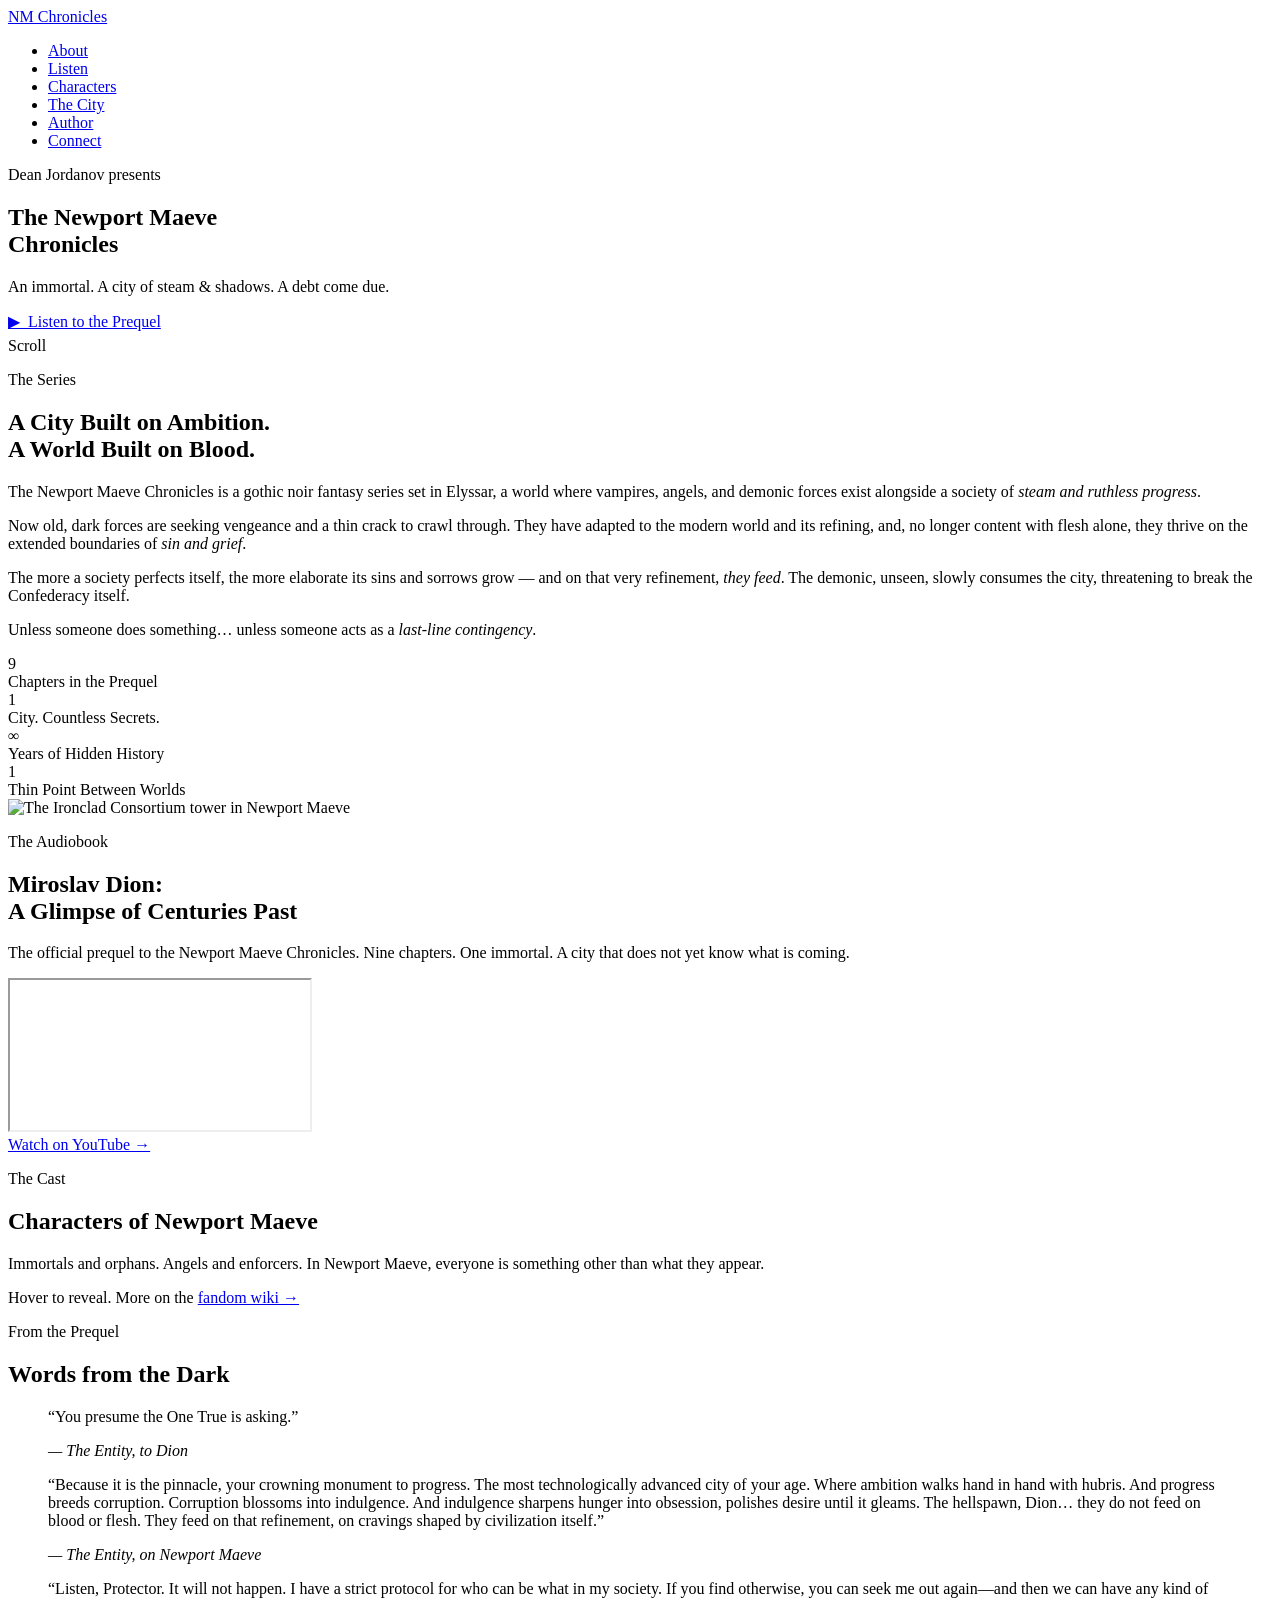
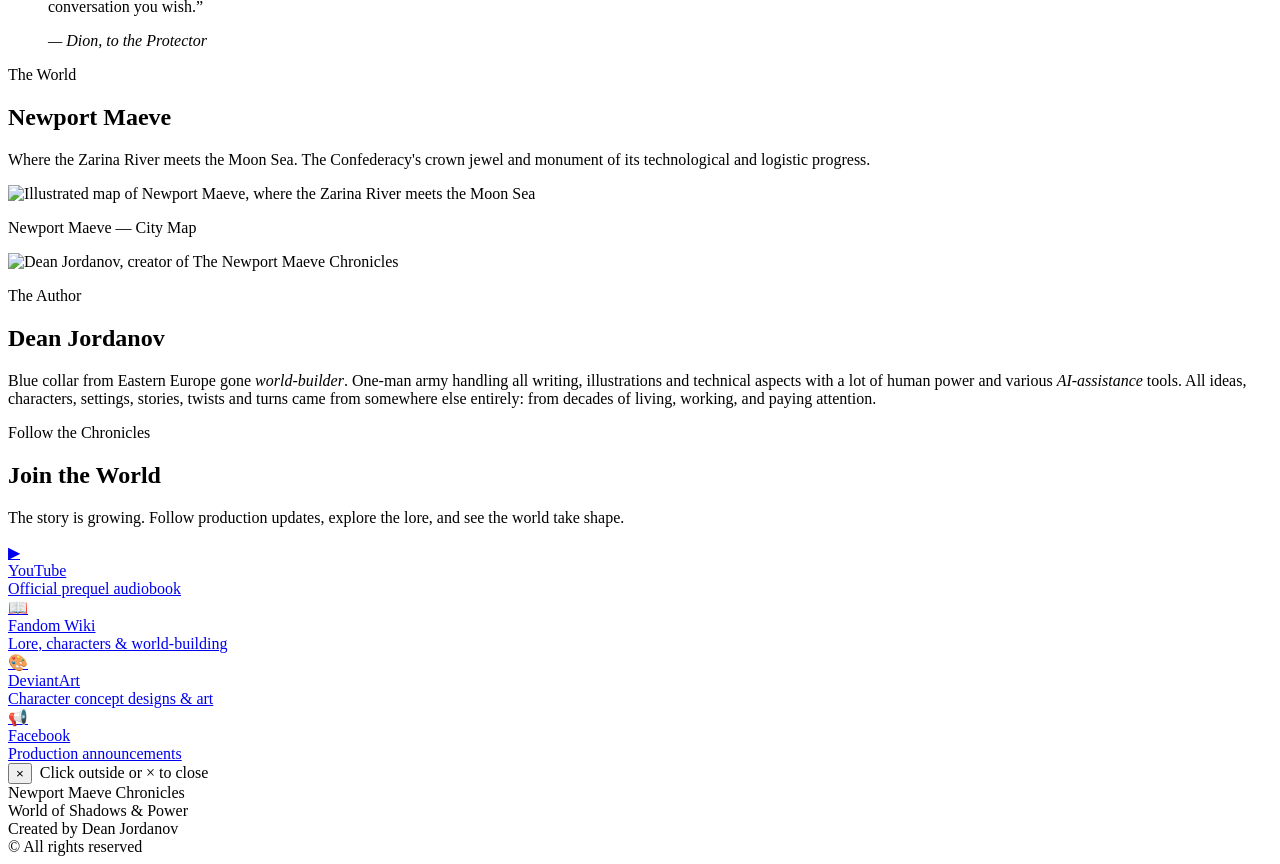
==== index.html @ 938c82b4 "Add files via upload" ====
<!DOCTYPE html>
<html lang="en">
<head>
<meta charset="UTF-8">
<meta name="viewport" content="width=device-width, initial-scale=1.0">
<meta name="robots" content="index, follow">
<meta name="referrer" content="strict-origin-when-cross-origin">
<meta name="author" content="Dean Jordanov">
<meta name="description" content="A gothic noir fantasy by Dean Jordanov. In Newport Maeve, a city of brass and steam, a thousand-year-old vampire is handed an assignment he cannot refuse. The prequel audiobook is free on YouTube.">
<meta name="keywords" content="Newport Maeve Chronicles, Newport Maeve, dark fantasy series, gothic fantasy, vampire fiction, audiobook, Dean Jordanov, Miroslav Dion, BloodBlessed, dark fantasy audiobook">
<link rel="canonical" href="https://newportmaeve.com/">
<meta property="og:type" content="website">
<meta property="og:site_name" content="The Newport Maeve Chronicles">
<meta property="og:title" content="The Newport Maeve Chronicles | An immortal. A city of steam &amp; shadows. A debt come due.">
<meta property="og:description" content="A gothic noir fantasy by Dean Jordanov. In Newport Maeve, a city of brass and steam, a thousand-year-old vampire is handed an assignment he cannot refuse. The prequel audiobook is free on YouTube.">
<meta property="og:image" content="https://newportmaeve.com/assets/images/cover.webp">
<meta property="og:url" content="https://newportmaeve.com/">
<meta name="twitter:card" content="summary_large_image">
<meta name="twitter:title" content="The Newport Maeve Chronicles | An immortal. A city of steam &amp; shadows. A debt come due.">
<meta name="twitter:description" content="A gothic noir fantasy by Dean Jordanov. In Newport Maeve, a city of brass and steam, a thousand-year-old vampire takes an assignment he cannot refuse.">
<meta name="twitter:image" content="https://newportmaeve.com/assets/images/cover.webp">
<title>The Newport Maeve Chronicles | Gothic Noir Fantasy</title>
<link rel="icon" type="image/png" href="/assets/favicon/favicon-96x96.png" sizes="96x96" />
<link rel="icon" type="image/svg+xml" href="/assets/favicon/favicon.svg" />
<link rel="shortcut icon" href="/assets/favicon/favicon.ico" />
<link rel="apple-touch-icon" sizes="180x180" href="/assets/favicon/apple-touch-icon.png" />
<meta name="apple-mobile-web-app-title" content="The Newport Maeve Chronicles" />
<link rel="manifest" href="/assets/favicon/site.webmanifest" />
  <!-- Preload hero image and local fonts (Cinzel + Crimson Text). Keep these in sync with css/typography.css -->
  <link rel="preload" as="image" href="assets/images/cover.webp" fetchpriority="high">
  <link rel="preload" as="font" href="assets/fonts/Cinzel,Crimson_Text/Cinzel/Cinzel-VariableFont_wght.ttf" type="font/ttf" crossorigin>
  <link rel="preload" as="font" href="assets/fonts/Cinzel,Crimson_Text/Crimson_Text/CrimsonText-Regular.ttf" type="font/ttf" crossorigin>
  <link rel="preload" as="font" href="assets/fonts/Cinzel,Crimson_Text/Crimson_Text/CrimsonText-Italic.ttf" type="font/ttf" crossorigin>
  <link rel="preload" as="font" href="assets/fonts/Cinzel,Crimson_Text/Crimson_Text/CrimsonText-SemiBold.ttf" type="font/ttf" crossorigin>
  <link rel="preload" as="font" href="assets/fonts/Cinzel,Crimson_Text/Crimson_Text/CrimsonText-SemiBoldItalic.ttf" type="font/ttf" crossorigin>
  <link rel="preload" as="font" href="assets/fonts/Cinzel,Crimson_Text/Crimson_Text/CrimsonText-Bold.ttf" type="font/ttf" crossorigin>
  <link rel="preload" as="font" href="assets/fonts/Cinzel,Crimson_Text/Crimson_Text/CrimsonText-BoldItalic.ttf" type="font/ttf" crossorigin>
<script type="application/ld+json">
{
  "@context": "https://schema.org",
  "@type": "BookSeries",
  "name": "The Newport Maeve Chronicles",
  "alternateName": "Newport Maeve Chronicles",
  "author": {
    "@type": "Person",
    "name": "Dean Jordanov"
  },
  "genre": ["Dark Fantasy", "Urban Gothic", "Gothic Fiction"],
  "description": "A dark fantasy series set in an alternate world where vampires, angels, and demonic forces exist alongside an industrial-age society of brass, steam, and ruthless ambition. Follows Miroslav Dion, the world's first vampire, as he confronts a demonic threat rising in the city of Newport Maeve.",
  "inLanguage": "en",
  "url": "https://newportmaeve.com/",
  "hasPart": {
    "@type": "Book",
    "name": "Miroslav Dion: A Glimpse of Centuries Past",
    "bookFormat": "https://schema.org/AudiobookFormat",
    "author": { "@type": "Person", "name": "Dean Jordanov" },
    "position": "Prequel",
    "url": "https://youtu.be/gg5DZfQgrho"
  },
  "character": [
    { "@type": "Person", "name": "Miroslav Dion", "url": "https://newportmaeve.com/characters/miroslav-dion.html", "description": "The world's first vampire; owner of the Ironclad Consortium." },
    { "@type": "Person", "name": "The Protector", "url": "https://newportmaeve.com/characters/the-protector.html", "description": "An angelic warrior assigned to guard Newport Maeve." },
    { "@type": "Person", "name": "The Unknown Emissary", "url": "https://newportmaeve.com/characters/the-unknown-emissary.html", "description": "A timeless emissary of the One True." },
    { "@type": "Person", "name": "George L'Aris", "url": "https://newportmaeve.com/characters/george-laris.html", "description": "A vampire enforcer of the Ironclad Consortium." },
    { "@type": "Person", "name": "Aland", "url": "https://newportmaeve.com/characters/aland.html", "description": "An orphan and street con artist of Newport Maeve." }
  ]
}
</script>
<link rel="stylesheet" href="css/reset.css">
<link rel="stylesheet" href="css/general.css">
<link rel="stylesheet" href="css/typography.css">
<link rel="stylesheet" href="css/components/nav.css">
<link rel="stylesheet" href="css/components/hero.css">
<link rel="stylesheet" href="css/components/about.css">
<link rel="stylesheet" href="css/components/listen.css">
<link rel="stylesheet" href="css/components/characters.css">
<link rel="stylesheet" href="css/components/quotes.css">
<link rel="stylesheet" href="css/components/map.css">
<link rel="stylesheet" href="css/components/author.css">
<link rel="stylesheet" href="css/components/connect.css">
<link rel="stylesheet" href="css/components/footer.css">
<link rel="stylesheet" href="css/components/lightbox.css">
</head>
<body>

<nav>
  <a href="#" class="nav-logo">NM Chronicles</a>
  <ul class="nav-links">
    <li><a href="#about">About</a></li>
    <li><a href="#listen">Listen</a></li>
    <li><a href="#characters">Characters</a></li>
    <li><a href="#map">The City</a></li>
    <li><a href="#author">Author</a></li>
    <li><a href="#connect">Connect</a></li>
  </ul>
</nav>

<section class="hero">
  <div class="hero-bg"></div>
  <div class="hero-overlay"></div>
  <div class="hero-content">
    <p class="hero-eyebrow">Dean Jordanov presents</p>
    <h1 class="hero-title">The Newport Maeve<br>Chronicles</h1>
    <p class="hero-subtitle">An immortal. A city of steam &amp; shadows. A debt come due.</p>
    <a href="https://youtu.be/gg5DZfQgrho?si=nwGPkU6QQ4LaS6uQ" data-site-link="youtube" target="_blank" rel="noopener" class="hero-cta">&#9654;&nbsp; Listen to the Prequel</a>
  </div>
  <div class="scroll-hint">
    <span>Scroll</span>
    <svg width="16" height="20" viewBox="0 0 16 20" fill="none" stroke-width="1.5"><path d="M8 2v12M3 11l5 5 5-5"/></svg>
  </div>
</section>

<section id="about">
  <div class="about">
    <div class="about-text">
      <p class="section-label">The Series</p>
      <h2 class="section-title">A City Built on Ambition.<br>A World Built on Blood.</h2>
      <div class="divider"></div>
      <p>The Newport Maeve Chronicles is a gothic noir fantasy series set in Elyssar, a world where vampires, angels, and demonic forces exist alongside a society of <em>steam and ruthless progress</em>.</p>
      <p>Now old, dark forces are seeking vengeance and a thin crack to crawl through. They have adapted to the modern world and its refining, and, no longer content with flesh alone, they thrive on the extended boundaries of <em>sin and grief</em>.</p> 
      <p>The more a society perfects itself, the more elaborate its sins and sorrows grow — and on that very refinement, <em>they feed</em>. The demonic, unseen, slowly consumes the city, threatening to break the Confederacy itself.</p>
      <p>Unless someone does something… unless someone acts as a <em>last-line contingency</em>.</p>
      <div class="stat-grid">
        <div class="stat"><div class="stat-num">9</div><div class="stat-label">Chapters in the Prequel</div></div>
        <div class="stat"><div class="stat-num">1</div><div class="stat-label">City. Countless Secrets.</div></div>
        <div class="stat"><div class="stat-num">&infin;</div><div class="stat-label">Years of Hidden History</div></div>
        <div class="stat"><div class="stat-num">1</div><div class="stat-label">Thin Point Between Worlds</div></div>
      </div>
    </div>
    <div class="about-img-wrap">
      <img src="assets/images/ironclad.webp" alt="The Ironclad Consortium tower in Newport Maeve">
    </div>
  </div>
</section>

<section id="listen" class="listen-section">
  <div class="listen-inner">
    <p class="section-label">The Audiobook</p>
    <h2 class="section-title">Miroslav Dion:<br>A Glimpse of Centuries Past</h2>
    <div class="ornament"><div class="ornament-line"></div><div class="ornament-diamond"></div><div class="ornament-line"></div></div>
    <p class="section-lead">The official prequel to the Newport Maeve Chronicles. Nine chapters. One immortal. A city that does not yet know what is coming.</p>
    <div class="yt-embed">
      <iframe data-site-link="youtube-embed" src="https://www.youtube-nocookie.com/embed/gg5DZfQgrho" title="Newport Maeve Chronicles Prequel Audiobook" allow="accelerometer; autoplay; clipboard-write; encrypted-media; gyroscope; picture-in-picture; web-share" referrerpolicy="strict-origin-when-cross-origin" allowfullscreen loading="lazy"></iframe>
    </div>
    <a href="https://youtu.be/gg5DZfQgrho?si=nwGPkU6QQ4LaS6uQ" data-site-link="youtube" target="_blank" rel="noopener" class="yt-link">Watch on YouTube &rarr;</a>
  </div>
</section>

<section id="characters" class="characters-section">
  <div class="characters-header">
    <p class="section-label">The Cast</p>
    <h2 class="section-title">Characters of Newport Maeve</h2>
    <div class="ornament"><div class="ornament-line"></div><div class="ornament-diamond"></div><div class="ornament-line"></div></div>
    <p class="section-lead">Immortals and orphans. Angels and enforcers. In Newport Maeve, everyone is something other than what they appear.</p>
  </div>
  <div class="char-grid"></div>
  <p class="char-footnote">Hover to reveal. More on the <a href="https://newport-maeve.fandom.com/wiki/Newport_Maeve_Chronicles_Wiki" data-site-link="fandomWiki" target="_blank">fandom wiki &rarr;</a></p>
</section>

<section id="quotes" class="quotes-section">
  <div class="quotes-inner">
    <p class="section-label">From the Prequel</p>
    <h2 class="section-title">Words from the Dark</h2>
    <div class="ornament"><div class="ornament-line"></div><div class="ornament-diamond"></div><div class="ornament-line"></div></div>
      <blockquote class="pull-quote">
        <p>&ldquo;You presume the One True is asking.&rdquo;</p>
        <cite>&mdash; The Entity, to Dion</cite>
      </blockquote>
      <blockquote class="pull-quote">
        <p>&ldquo;Because it is the pinnacle, your crowning monument to progress. The most technologically advanced city of your age. Where ambition walks hand in hand with hubris. And progress breeds corruption. Corruption blossoms into indulgence. And indulgence sharpens hunger into obsession, polishes desire until it gleams. The hellspawn, Dion&hellip; they do not feed on blood or flesh. They feed on that refinement, on cravings shaped by civilization itself.&rdquo;</p>
        <cite>&mdash; The Entity, on Newport Maeve</cite>
      </blockquote>
      <blockquote class="pull-quote">
        <p>&ldquo;Listen, Protector. It will not happen. I have a strict protocol for who can be what in my society. If you find otherwise, you can seek me out again&mdash;and then we can have any kind of conversation you wish.&rdquo;</p>
        <cite>&mdash; Dion, to the Protector</cite>
      </blockquote>
  </div>
</section>

<section id="map" class="map-section">
  <div class="map-header">
    <p class="section-label">The World</p>
    <h2 class="section-title">Newport Maeve</h2>
    <div class="ornament"><div class="ornament-line"></div><div class="ornament-diamond"></div><div class="ornament-line"></div></div>
    <p class="section-lead">Where the Zarina River meets the Moon Sea. The Confederacy's crown jewel and monument of its technological and logistic progress.</p>
  </div>
  <div class="map-container">
    <img src="assets/images/map.webp" alt="Illustrated map of Newport Maeve, where the Zarina River meets the Moon Sea" loading="lazy">
  </div>
  <p class="map-caption">Newport Maeve — City Map</p>
</section>

<section id="author" class="author-section">
  <div class="author-grid">
    <div class="about-img-wrap">
      <img src="assets/images/architect.webp" alt="Dean Jordanov, creator of The Newport Maeve Chronicles">
    </div>
    <div class="author-text">
      <p class="section-label">The Author</p>
      <h2 class="section-title">Dean Jordanov</h2>
      <div class="divider"></div>
      <p>Blue collar from Eastern Europe gone <em>world-builder</em>. One-man army handling all writing, illustrations and technical aspects with a lot of human power and various <em>AI-assistance</em> tools. All ideas, characters, settings, stories, twists and turns came from somewhere else entirely: from decades of living, working, and paying attention.</p>
    </div>
  </div>
</section>

<section id="connect" class="connect-section">
  <div class="connect-inner">
    <p class="section-label">Follow the Chronicles</p>
    <h2 class="section-title">Join the World</h2>
    <div class="ornament"><div class="ornament-line"></div><div class="ornament-diamond"></div><div class="ornament-line"></div></div>
    <p class="section-lead">The story is growing. Follow production updates, explore the lore, and see the world take shape.</p>
    <div class="links-grid">
      <a href="https://youtu.be/gg5DZfQgrho?si=nwGPkU6QQ4LaS6uQ" data-site-link="youtube" target="_blank" rel="noopener" class="link-card">
        <div class="link-icon">&#9654;</div>
        <div><div class="link-label">YouTube</div><div class="link-desc">Official prequel audiobook</div></div>
      </a>
      <a href="https://newport-maeve.fandom.com/wiki/Newport_Maeve_Chronicles_Wiki" data-site-link="fandomWiki" target="_blank" rel="noopener" class="link-card">
        <div class="link-icon">&#128214;</div>
        <div><div class="link-label">Fandom Wiki</div><div class="link-desc">Lore, characters &amp; world-building</div></div>
      </a>
      <a href="https://www.deviantart.com/deant01/gallery/92908164/Newport Maeve-chroncles-art" data-site-link="deviantArt" target="_blank" rel="noopener" class="link-card">
        <div class="link-icon">&#127912;</div>
        <div><div class="link-label">DeviantArt</div><div class="link-desc">Character concept designs &amp; art</div></div>
      </a>
      <a href="https://www.facebook.com/NewportMaeveChronicles/" data-site-link="facebook" target="_blank" rel="noopener" class="link-card">
        <div class="link-icon">&#128226;</div>
        <div><div class="link-label">Facebook</div><div class="link-desc">Production announcements</div></div>
      </a>
    </div>
  </div>
</section>

<div class="lightbox" id="lightbox" aria-hidden="true">
  <button class="lightbox-close" id="lightboxClose" aria-label="Close">&times;</button>
  <img id="lightboxImg" src="" alt="">
  <span class="lightbox-hint">Click outside or &times; to close</span>
</div>

<footer>
  <div>
    <div class="footer-logo">Newport Maeve Chronicles</div>
    <div class="footer-sub">World of Shadows &amp; Power</div>
  </div>
  <div class="footer-credit">Created by Dean Jordanov<br><span class="footer-copy">&copy; All rights reserved</span></div>
</footer>

<script type="module" src="js/main.js"></script>
</body>
</html>
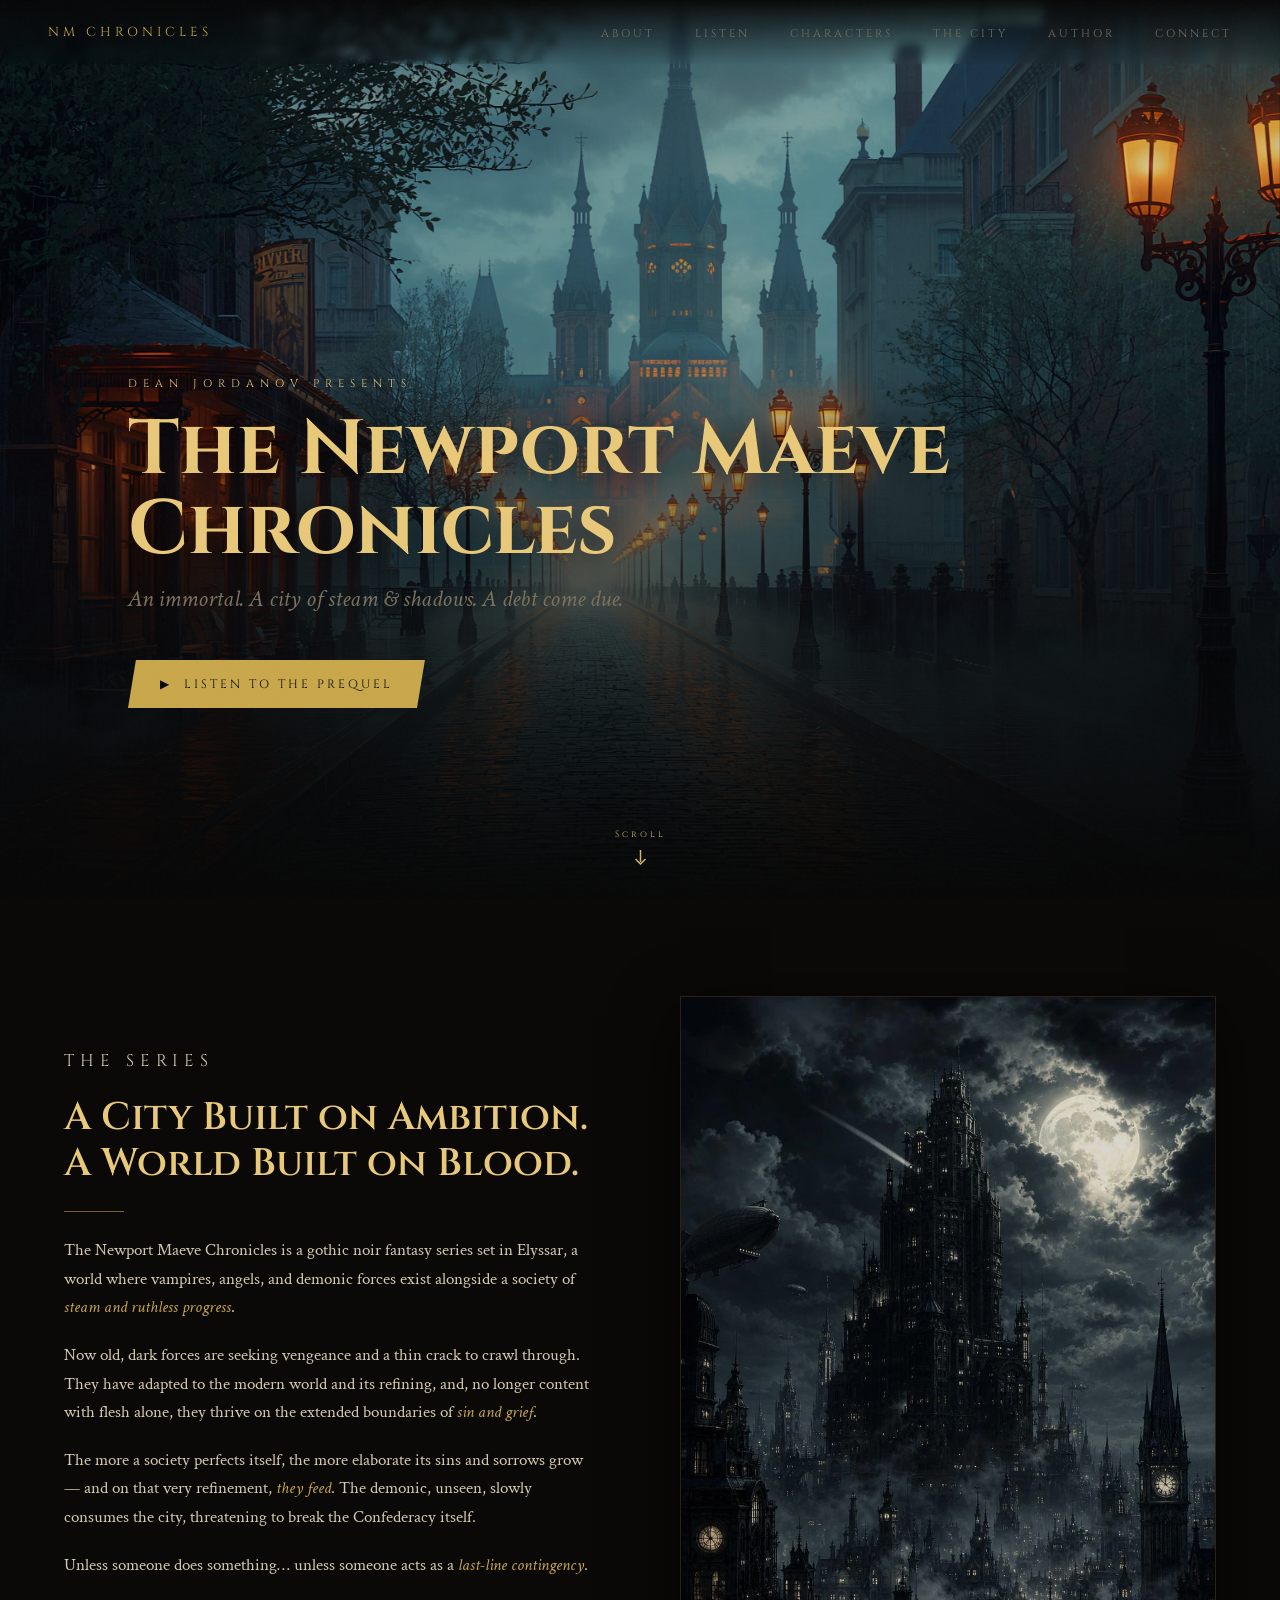
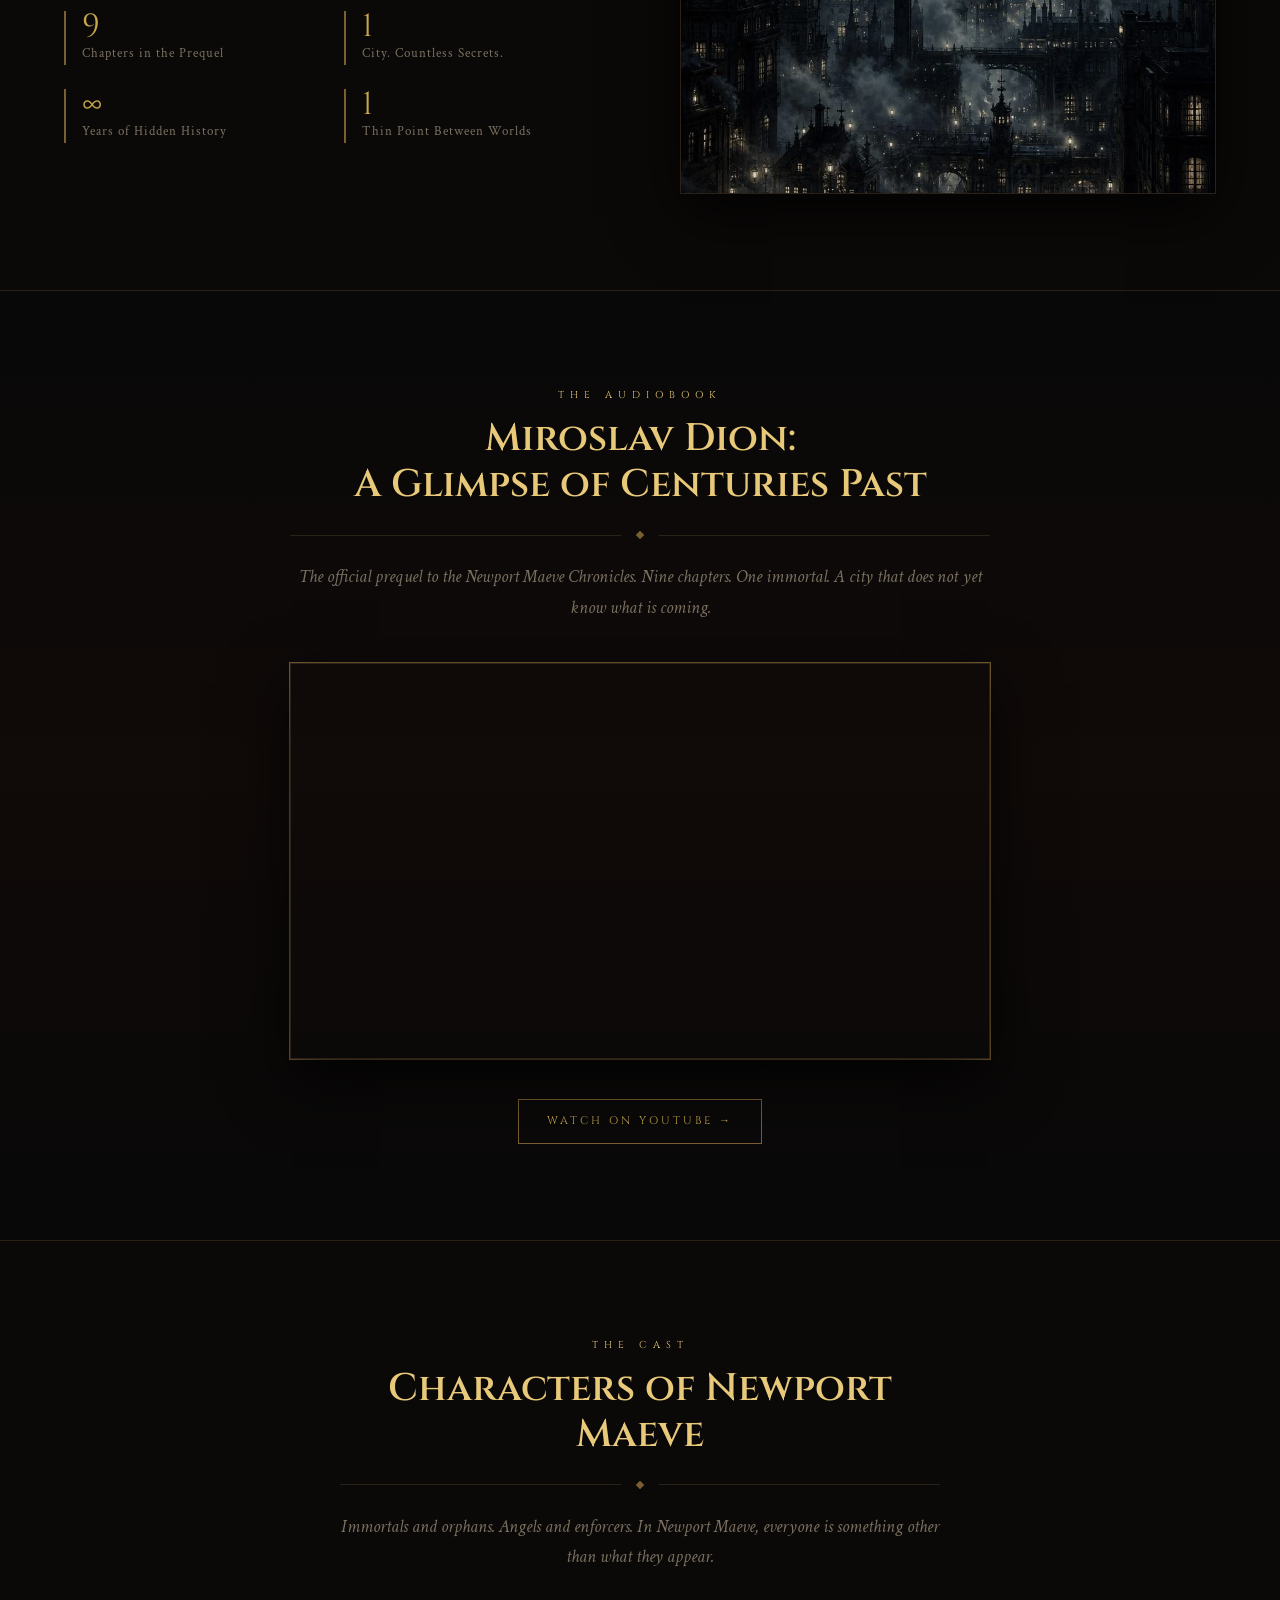
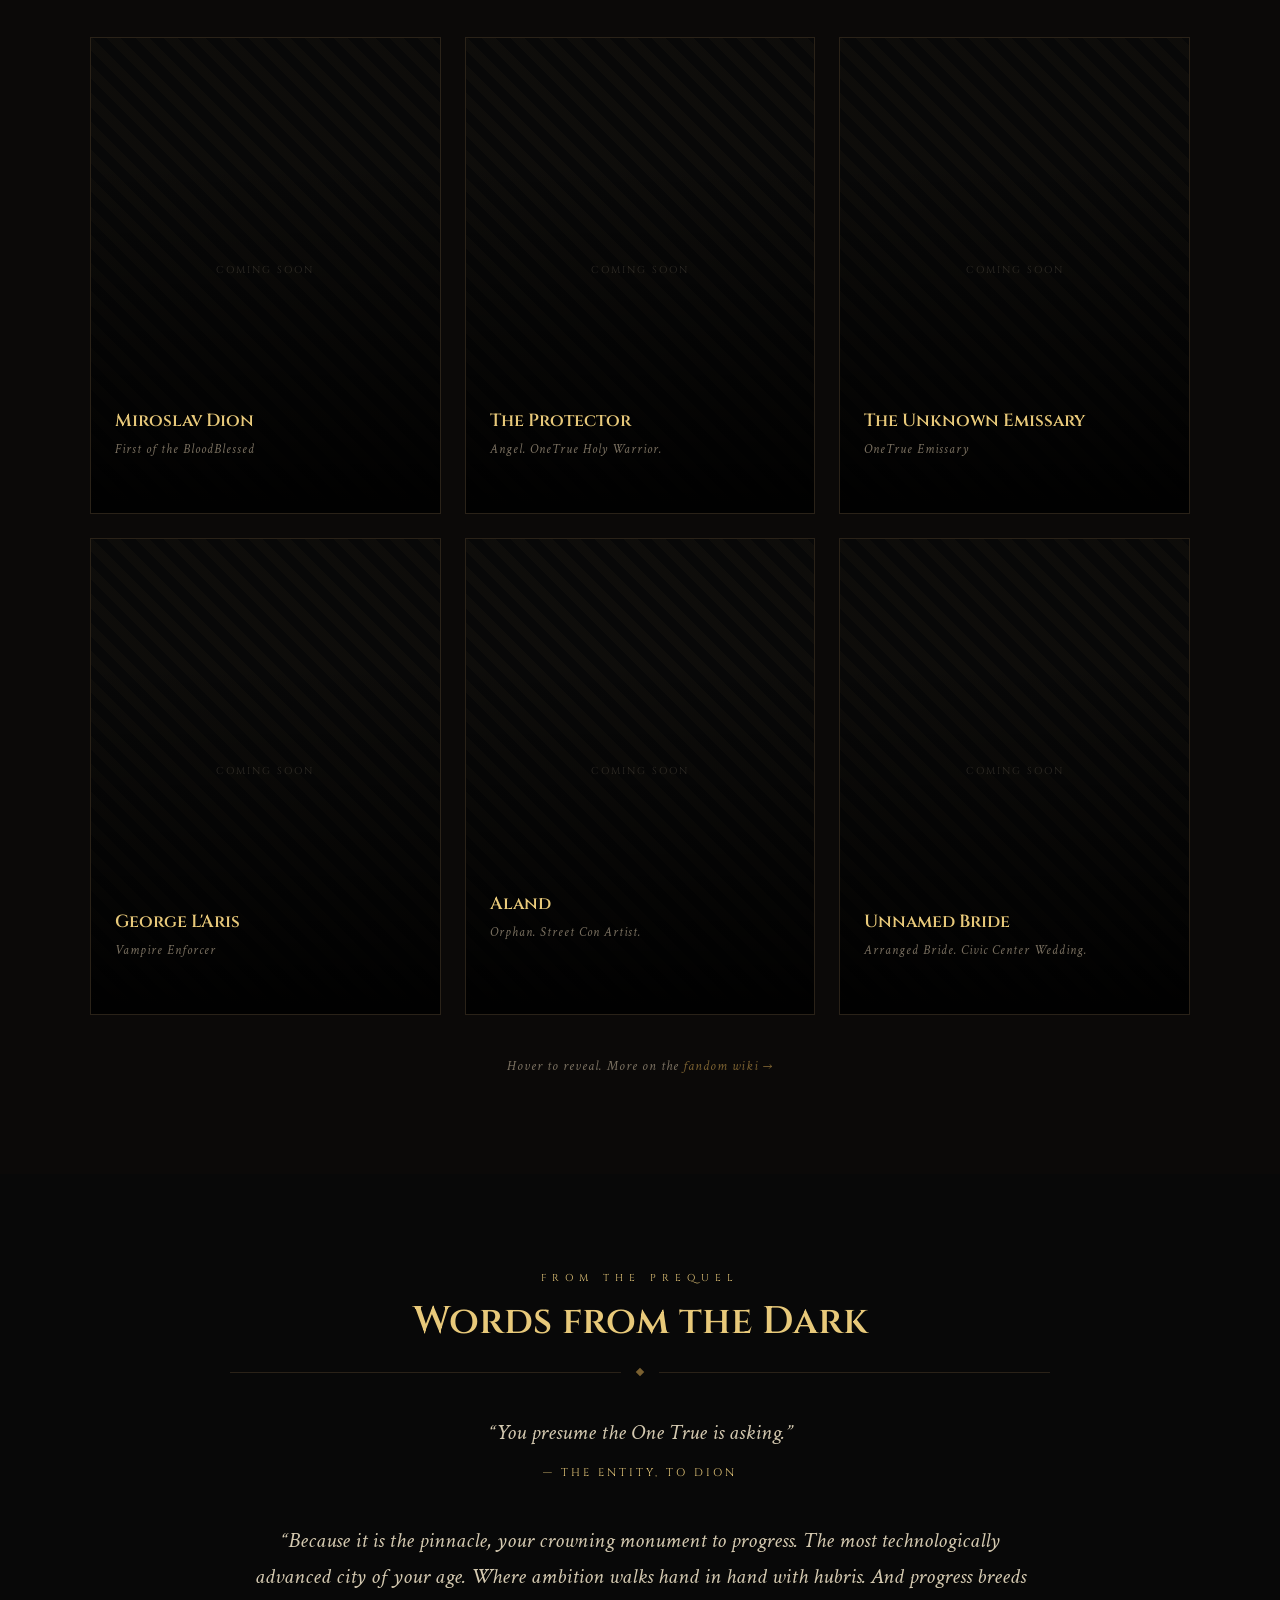
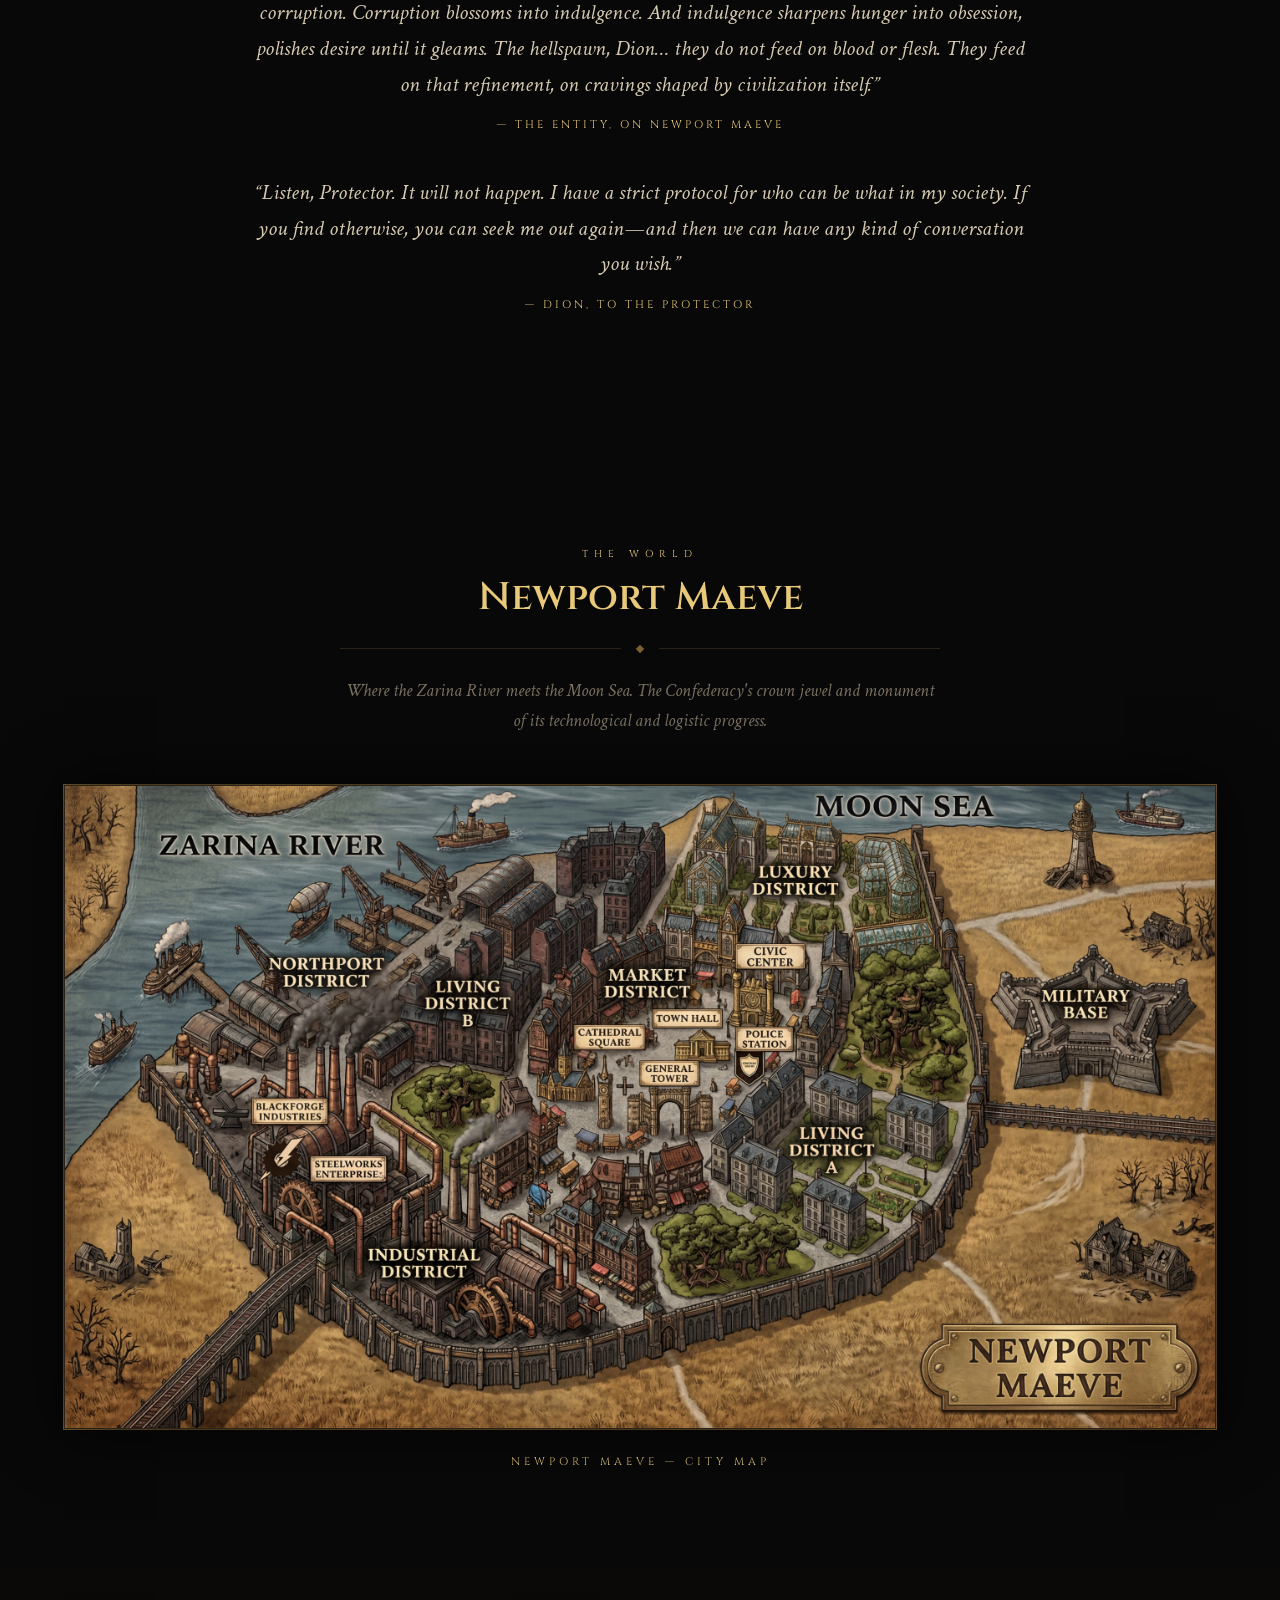
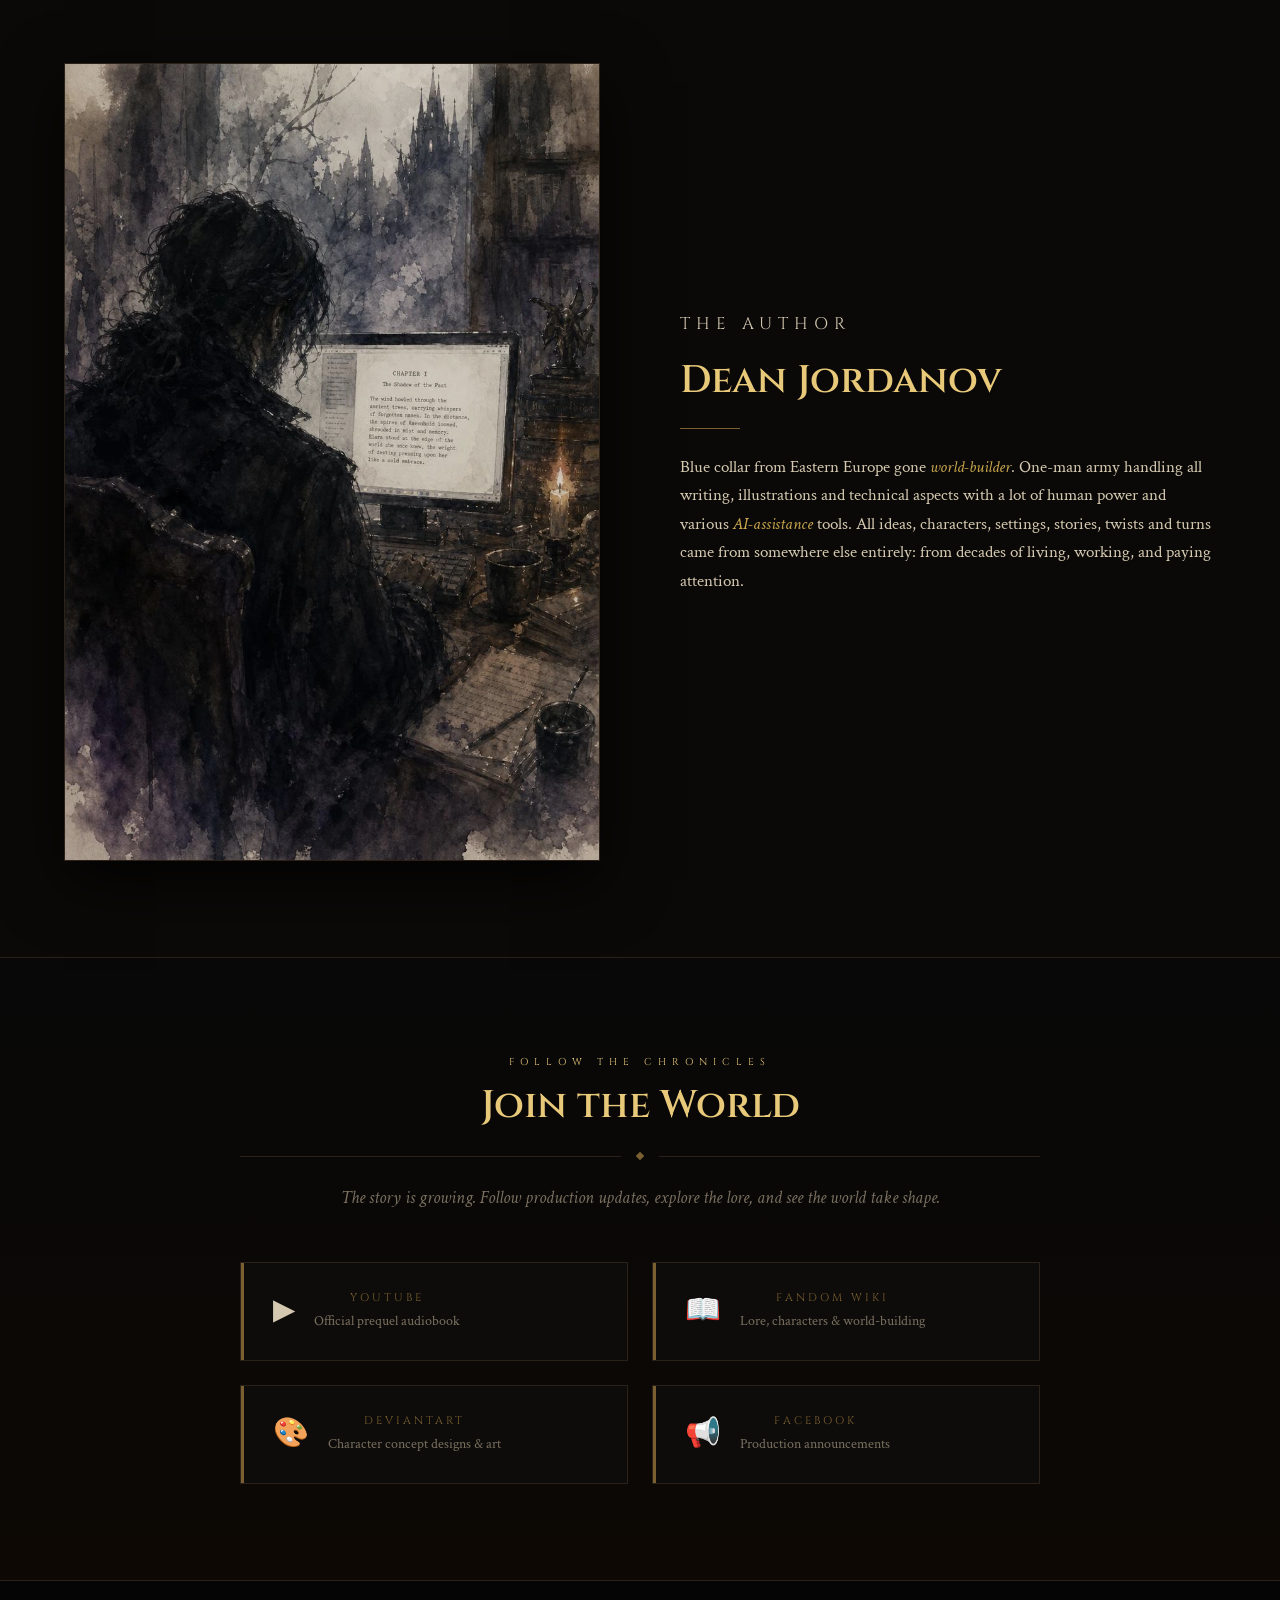
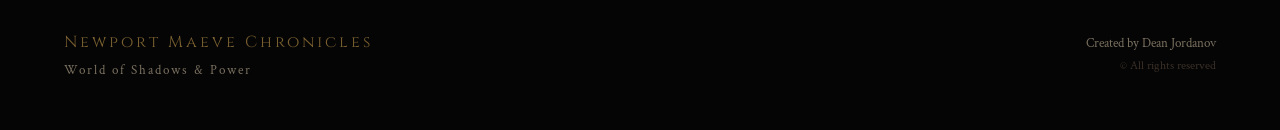
==== commit d263db8f: "Add files via upload" ====
--- a/index.html
+++ b/index.html
@@ -153,7 +153,18 @@
     <div class="ornament"><div class="ornament-line"></div><div class="ornament-diamond"></div><div class="ornament-line"></div></div>
     <p class="section-lead">Immortals and orphans. Angels and enforcers. In Newport Maeve, everyone is something other than what they appear.</p>
   </div>
-  <div class="char-grid"></div>
+  <div class="char-grid">
+    <!-- Static, crawlable fallback. JavaScript replaces this with the visual cards.
+         Visible to search engines / AI fetchers and to no-JS visitors. -->
+    <ul class="char-index">
+      <li><a href="characters/miroslav-dion.html">Miroslav Dion</a> &mdash; First of the BloodBlessed</li>
+      <li><a href="characters/the-protector.html">The Protector</a> &mdash; Angel. OneTrue Holy Warrior.</li>
+      <li><a href="characters/the-unknown-emissary.html">The Unknown Emissary</a> &mdash; OneTrue Emissary</li>
+      <li><a href="characters/george-laris.html">George L'Aris</a> &mdash; Vampire Enforcer</li>
+      <li><a href="characters/aland.html">Aland</a> &mdash; Orphan. Street Con Artist.</li>
+      <li><a href="characters/unnamed-bride.html">Unnamed Bride</a> &mdash; Arranged Bride. Civic Center Wedding.</li>
+    </ul>
+  </div>
   <p class="char-footnote">Hover to reveal. More on the <a href="https://newport-maeve.fandom.com/wiki/Newport_Maeve_Chronicles_Wiki" data-site-link="fandomWiki" target="_blank">fandom wiki &rarr;</a></p>
 </section>
 
--- a/css/general.css
+++ b/css/general.css
@@ -0,0 +1,51 @@
+:root {
+  --gold: #C9A84C;
+  --gold-light: #E8C97A;
+  --gold-dim: #7A6030;
+  --crimson: #8B1A1A;
+  --crimson-bright: #C0392B;
+  --bg-deep: #080808;
+  --bg-card: #0E0C0A;
+  --bg-section: #0B0908;
+  --text: #D4C9B0;
+  --text-dim: #7A7060;
+  --border: #2A2218;
+}
+
+html {
+  scroll-behavior: smooth;
+}
+
+body {
+  background: var(--bg-deep);
+  color: var(--text);
+  font-family: 'Crimson Text', Georgia, serif;
+  font-size: 18px;
+  line-height: 1.7;
+  overflow-x: hidden;
+  cursor: default;
+}
+
+body::before {
+  content: '';
+  position: fixed;
+  inset: 0;
+  background-image: url("data:image/svg+xml,%3Csvg viewBox='0 0 256 256' xmlns='http://www.w3.org/2000/svg'%3E%3Cfilter id='noise'%3E%3CfeTurbulence type='fractalNoise' baseFrequency='0.9' numOctaves='4' stitchTiles='stitch'/%3E%3C/filter%3E%3Crect width='100%25' height='100%25' filter='url(%23noise)' opacity='0.04'/%3E%3C/svg%3E");
+  pointer-events: none;
+  z-index: 9999;
+  opacity: 0.35;
+}
+
+section {
+  padding: 6rem 4rem;
+}
+
+#about {
+  background: var(--bg-section);
+}
+
+@media (max-width: 900px) {
+  section {
+    padding: 4rem 1.5rem;
+  }
+}
--- a/css/typography.css
+++ b/css/typography.css
@@ -0,0 +1,117 @@
+/*
+ Local font-face declarations (load from `assets/fonts`)
+
+ Notes:
+ - Fonts are preloaded in `index.html` to improve LCP for the hero.
+ - Prefer adding `woff2` sources for production; keep `ttf` as a fallback.
+ - `font-display: swap` is used to avoid invisible text during loading.
+*/
+@font-face {
+  font-family: 'Cinzel';
+  src: local('Cinzel'),
+       url('../assets/fonts/Cinzel,Crimson_Text/Cinzel/Cinzel-VariableFont_wght.ttf') format('truetype');
+  font-weight: 100 900;
+  font-style: normal;
+  font-display: swap;
+}
+
+/* Local Crimson Text faces */
+@font-face {
+  font-family: 'Crimson Text';
+  src: local('Crimson Text'), local('CrimsonText-Regular'),
+       url('../assets/fonts/Cinzel,Crimson_Text/Crimson_Text/CrimsonText-Regular.ttf') format('truetype');
+  font-weight: 400;
+  font-style: normal;
+  font-display: swap;
+}
+@font-face {
+  font-family: 'Crimson Text';
+  src: local('Crimson Text Italic'), local('CrimsonText-Italic'),
+       url('../assets/fonts/Cinzel,Crimson_Text/Crimson_Text/CrimsonText-Italic.ttf') format('truetype');
+  font-weight: 400;
+  font-style: italic;
+  font-display: swap;
+}
+@font-face {
+  font-family: 'Crimson Text';
+  src: local('Crimson Text SemiBold'), local('CrimsonText-SemiBold'),
+       url('../assets/fonts/Cinzel,Crimson_Text/Crimson_Text/CrimsonText-SemiBold.ttf') format('truetype');
+  font-weight: 600;
+  font-style: normal;
+  font-display: swap;
+}
+@font-face {
+  font-family: 'Crimson Text';
+  src: local('Crimson Text SemiBold Italic'), local('CrimsonText-SemiBoldItalic'),
+       url('../assets/fonts/Cinzel,Crimson_Text/Crimson_Text/CrimsonText-SemiBoldItalic.ttf') format('truetype');
+  font-weight: 600;
+  font-style: italic;
+  font-display: swap;
+}
+@font-face {
+  font-family: 'Crimson Text';
+  src: local('Crimson Text Bold'), local('CrimsonText-Bold'),
+       url('../assets/fonts/Cinzel,Crimson_Text/Crimson_Text/CrimsonText-Bold.ttf') format('truetype');
+  font-weight: 700;
+  font-style: normal;
+  font-display: swap;
+}
+@font-face {
+  font-family: 'Crimson Text';
+  src: local('Crimson Text Bold Italic'), local('CrimsonText-BoldItalic'),
+       url('../assets/fonts/Cinzel,Crimson_Text/Crimson_Text/CrimsonText-BoldItalic.ttf') format('truetype');
+  font-weight: 700;
+  font-style: italic;
+  font-display: swap;
+}
+
+.section-label {
+  font-family: 'Cinzel', serif;
+  font-size: 10px;
+  letter-spacing: 6px;
+  color: var(--gold-light);
+  text-transform: uppercase;
+  margin-bottom: 0.75rem;
+}
+
+.section-title {
+  font-family: 'Cinzel', serif;
+  font-size: clamp(1.6rem, 3vw, 2.6rem);
+  color: var(--gold-light);
+  font-weight: 600;
+  margin-bottom: 1.5rem;
+  line-height: 1.2;
+}
+
+.section-lead {
+  color: var(--text-dim);
+  font-style: italic;
+}
+
+.divider {
+  width: 60px;
+  height: 1px;
+  background: var(--gold-dim);
+  margin: 1.5rem 0;
+}
+
+.ornament {
+  display: flex;
+  align-items: center;
+  gap: 1rem;
+  margin: 1.5rem 0;
+}
+
+.ornament-line {
+  flex: 1;
+  height: 1px;
+  background: var(--border);
+}
+
+.ornament-diamond {
+  width: 6px;
+  height: 6px;
+  background: var(--gold-dim);
+  transform: rotate(45deg);
+  flex-shrink: 0;
+}
--- a/css/components/nav.css
+++ b/css/components/nav.css
@@ -0,0 +1,59 @@
+nav {
+  position: fixed;
+  top: 0;
+  left: 0;
+  right: 0;
+  z-index: 100;
+  display: flex;
+  justify-content: space-between;
+  align-items: center;
+  padding: 0 3rem;
+  height: 64px;
+  background: linear-gradient(to bottom, rgba(8, 8, 8, 0.97) 0%, rgba(8, 8, 8, 0) 100%);
+  backdrop-filter: blur(4px);
+}
+
+.nav-logo {
+  font-family: 'Cinzel', serif;
+  font-size: 13px;
+  letter-spacing: 4px;
+  color: var(--gold);
+  text-transform: uppercase;
+  text-decoration: none;
+}
+
+.nav-links {
+  display: flex;
+  gap: 2.5rem;
+  list-style: none;
+}
+
+.nav-links a {
+  font-family: 'Cinzel', serif;
+  font-size: 11px;
+  letter-spacing: 3px;
+  text-transform: uppercase;
+  color: var(--text-dim);
+  text-decoration: none;
+  transition: color 0.3s;
+}
+
+.nav-links a:hover {
+  color: var(--gold-light);
+}
+
+@media (max-width: 900px) {
+  nav {
+    padding: 0 1.5rem;
+  }
+
+  .nav-links {
+    gap: 1.2rem;
+  }
+}
+
+@media (max-width: 600px) {
+  .nav-links {
+    display: none;
+  }
+}
--- a/css/components/hero.css
+++ b/css/components/hero.css
@@ -0,0 +1,131 @@
+.hero {
+  position: relative;
+  height: 100vh;
+  min-height: 600px;
+  display: flex;
+  align-items: flex-end;
+  overflow: hidden;
+}
+
+.hero-bg {
+  position: absolute;
+  inset: 0;
+  background-image: url('../../assets/images/cover.webp');
+  background-size: cover;
+  background-position: center 30%;
+  transform: scale(1.05);
+  animation: heroZoom 20s ease-out forwards;
+}
+
+@keyframes heroZoom {
+  from { transform: scale(1.05); }
+  to { transform: scale(1.0); }
+}
+
+.hero-overlay {
+  position: absolute;
+  inset: 0;
+  background: linear-gradient(to bottom, rgba(8, 8, 8, 0.2) 0%, rgba(8, 8, 8, 0.1) 40%, rgba(8, 8, 8, 0.7) 70%, rgba(8, 8, 8, 1) 100%);
+}
+
+.hero-content {
+  position: relative;
+  z-index: 2;
+  width: 100%;
+  padding: 0 4rem 6rem;
+  animation: heroFade 2s ease-out forwards;
+}
+
+@keyframes heroFade {
+  from {
+    opacity: 0;
+    transform: translateY(30px);
+  }
+  to {
+    opacity: 1;
+    transform: translateY(0);
+  }
+}
+
+.hero-eyebrow {
+  font-family: 'Cinzel', serif;
+  font-size: 11px;
+  letter-spacing: 6px;
+  color: var(--gold-light);
+  text-transform: uppercase;
+  margin-bottom: 1rem;
+}
+
+.hero-title {
+  font-family: 'Cinzel', serif;
+  font-size: clamp(2.4rem, 6vw, 5.5rem);
+  font-weight: 700;
+  color: var(--gold-light);
+  line-height: 1.05;
+  text-shadow: 0 4px 40px rgba(0, 0, 0, 0.9);
+  margin-bottom: 0.5rem;
+}
+
+.hero-subtitle {
+  font-family: 'Crimson Text', serif;
+  font-style: italic;
+  font-size: clamp(1.1rem, 2vw, 1.5rem);
+  color: var(--text-dim);
+  margin-bottom: 2.5rem;
+}
+
+.hero-cta {
+  display: inline-flex;
+  align-items: center;
+  gap: 0.75rem;
+  font-family: 'Cinzel', serif;
+  font-size: 12px;
+  letter-spacing: 3px;
+  text-transform: uppercase;
+  color: var(--bg-deep);
+  background: var(--gold);
+  padding: 14px 32px;
+  text-decoration: none;
+  transition: background 0.3s, transform 0.2s;
+  clip-path: polygon(8px 0%, 100% 0%, calc(100% - 8px) 100%, 0% 100%);
+}
+
+.hero-cta:hover {
+  background: var(--gold-light);
+  transform: translateY(-2px);
+}
+
+.scroll-hint {
+  position: absolute;
+  bottom: 2rem;
+  left: 50%;
+  transform: translateX(-50%);
+  display: flex;
+  flex-direction: column;
+  align-items: center;
+  gap: 6px;
+  opacity: 0.9;
+  animation: bounce 2s infinite;
+}
+
+.scroll-hint span {
+  font-family: 'Cinzel', serif;
+  font-size: 9px;
+  letter-spacing: 3px;
+  color: var(--gold-light);
+}
+
+.scroll-hint svg {
+  stroke: var(--gold-light);
+}
+
+@keyframes bounce {
+  0%, 100% { transform: translateX(-50%) translateY(0); }
+  50% { transform: translateX(-50%) translateY(6px); }
+}
+
+@media (max-width: 900px) {
+  .hero-content {
+    padding: 0 1.5rem 4rem;
+  }
+}
--- a/css/components/about.css
+++ b/css/components/about.css
@@ -0,0 +1,63 @@
+.about {
+  background: var(--bg-section);
+  display: grid;
+  grid-template-columns: 1fr 1fr;
+  gap: 5rem;
+  align-items: center;
+  max-width: 1200px;
+  margin: 0 auto;
+}
+
+.about-text p {
+  color: var(--text);
+  margin-bottom: 1.2rem;
+  font-size: 1.05rem;
+}
+
+.about-text p em {
+  color: var(--gold);
+  font-style: italic;
+}
+
+.about-img-wrap {
+  border: 1px solid var(--border);
+  box-shadow: 0 20px 60px rgba(0, 0, 0, 0.8);
+}
+
+.about-img-wrap img {
+  width: 100%;
+  display: block;
+  filter: brightness(0.9);
+}
+
+.stat-grid {
+  display: grid;
+  grid-template-columns: 1fr 1fr;
+  gap: 1.5rem;
+  margin-top: 2rem;
+}
+
+.stat {
+  border-left: 2px solid var(--gold-dim);
+  padding-left: 1rem;
+}
+
+.stat-num {
+  font-family: 'Cinzel', serif;
+  font-size: 2rem;
+  color: var(--gold);
+  line-height: 1;
+}
+
+.stat-label {
+  font-size: 0.8rem;
+  color: var(--text-dim);
+  letter-spacing: 1px;
+}
+
+@media (max-width: 900px) {
+  .about {
+    grid-template-columns: 1fr;
+    gap: 2rem;
+  }
+}
--- a/css/components/listen.css
+++ b/css/components/listen.css
@@ -0,0 +1,47 @@
+.listen-section {
+  text-align: center;
+  background: linear-gradient(to bottom, var(--bg-deep), #100A08, var(--bg-deep));
+  border-top: 1px solid var(--border);
+  border-bottom: 1px solid var(--border);
+}
+
+.listen-inner {
+  max-width: 700px;
+  margin: 0 auto;
+}
+
+.yt-embed {
+  margin: 2.5rem auto;
+  position: relative;
+  padding-bottom: 56.25%;
+  height: 0;
+  overflow: hidden;
+  border: 1px solid var(--border);
+  box-shadow: 0 20px 60px rgba(0, 0, 0, 0.8), 0 0 0 1px var(--gold-dim);
+}
+
+.yt-embed iframe {
+  position: absolute;
+  top: 0;
+  left: 0;
+  width: 100%;
+  height: 100%;
+  border: 0;
+}
+
+.yt-link {
+  display: inline-block;
+  font-family: 'Cinzel', serif;
+  font-size: 11px;
+  letter-spacing: 3px;
+  color: var(--gold);
+  border: 1px solid var(--gold-dim);
+  padding: 12px 28px;
+  text-decoration: none;
+  text-transform: uppercase;
+  transition: all 0.3s;
+}
+
+.yt-link:hover {
+  background: rgba(201, 168, 76, 0.1);
+}
--- a/css/components/characters.css
+++ b/css/components/characters.css
@@ -0,0 +1,198 @@
+.characters-section {
+  background: var(--bg-section);
+  max-width: 100%;
+}
+
+.characters-header {
+  text-align: center;
+  max-width: 600px;
+  margin: 0 auto 4rem;
+}
+
+.char-grid {
+  display: grid;
+  grid-template-columns: repeat(3, 1fr);
+  gap: 1.5rem;
+  max-width: 1100px;
+  margin: 0 auto;
+  /* Reserve vertical space before cards load to reduce layout shift.
+     Cards are 3/4 portrait; reserve ~2 rows on desktop. */
+  min-height: calc((min(100vw, 1100px) / 3) * (4/3) * 2);
+}
+
+/* The whole card is a link */
+.char-card {
+  display: block;
+  text-decoration: none;
+  color: inherit;
+  position: relative;
+  cursor: pointer;
+  border: 1px solid var(--border);
+  background: var(--bg-card);
+  overflow: hidden;
+  transition: transform 0.3s ease, border-color 0.3s ease, box-shadow 0.3s ease;
+}
+
+/* Portrait frame — mirrors the gallery slots on character pages */
+.char-frame {
+  aspect-ratio: 3 / 4;
+  position: relative;
+  background:
+    repeating-linear-gradient(45deg, rgba(122, 96, 48, 0.05) 0 10px, transparent 10px 20px),
+    var(--bg-deep);
+  display: flex;
+  align-items: center;
+  justify-content: center;
+  overflow: hidden;
+}
+
+.char-frame img {
+  width: 100%;
+  height: 100%;
+  object-fit: cover;
+  object-position: center top;
+  transition: transform 0.6s ease, filter 0.6s ease;
+  filter: brightness(0.72) saturate(0.85);
+}
+
+.char-frame .frame-empty {
+  font-family: 'Cinzel', serif;
+  font-size: 10px;
+  letter-spacing: 2px;
+  text-transform: uppercase;
+  color: var(--text-dim);
+  opacity: 0.5;
+}
+
+/* Text overlay (kept as before: name+role visible, quote on hover) */
+.char-card-overlay {
+  position: absolute;
+  inset: 0;
+  background: linear-gradient(to top, rgba(0, 0, 0, 0.95) 0%, rgba(0, 0, 0, 0.35) 45%, transparent 75%);
+  display: flex;
+  flex-direction: column;
+  justify-content: flex-end;
+  padding: 1.5rem;
+  transition: opacity 0.3s;
+  pointer-events: none;
+}
+
+.char-card-name {
+  font-family: 'Cinzel', serif;
+  font-size: 1.1rem;
+  color: var(--gold-light);
+  font-weight: 600;
+  margin-bottom: 2px;
+}
+
+.char-card-role {
+  font-size: 0.8rem;
+  color: var(--text-dim);
+  letter-spacing: 1px;
+  font-style: italic;
+  margin-bottom: 0.6rem;
+}
+
+.char-card-quote {
+  font-size: 0.82rem;
+  color: var(--text);
+  font-style: italic;
+  line-height: 1.4;
+  opacity: 0;
+  transform: translateY(8px);
+  transition: opacity 0.4s, transform 0.4s;
+  border-left: 2px solid var(--crimson);
+  padding-left: 0.6rem;
+}
+
+/* Hover highlight: lift, gold border, soft glow, brighten art, reveal quote */
+.char-card:hover {
+  transform: translateY(-4px);
+  border-color: var(--gold-dim);
+  box-shadow: 0 14px 40px rgba(0, 0, 0, 0.7), 0 0 0 1px var(--gold-dim);
+}
+
+.char-card:hover .char-frame img {
+  transform: scale(1.05);
+  filter: brightness(0.95) saturate(1);
+}
+
+.char-card:hover .char-card-quote {
+  opacity: 1;
+  transform: translateY(0);
+}
+
+/* Corner arrow hint (links to the character page) */
+.char-card::after {
+  content: '\2197';
+  position: absolute;
+  top: 0.8rem;
+  right: 0.9rem;
+  font-size: 1.1rem;
+  color: var(--gold-light);
+  opacity: 0;
+  transition: opacity 0.3s;
+  text-shadow: 0 0 8px rgba(0, 0, 0, 0.9);
+  pointer-events: none;
+  z-index: 2;
+}
+
+.char-card:hover::after {
+  opacity: 0.9;
+}
+
+.char-footnote {
+  text-align: center;
+  margin-top: 2.5rem;
+  font-size: 0.85rem;
+  color: var(--text-dim);
+  font-style: italic;
+  letter-spacing: 1px;
+}
+
+.char-footnote a {
+  color: var(--gold-dim);
+  text-decoration: none;
+}
+
+@media (max-width: 900px) {
+  .char-grid {
+    grid-template-columns: 1fr 1fr;
+    gap: 1.2rem;
+    min-height: calc((min(100vw, 1100px) / 2) * (4/3) * 3);
+  }
+}
+
+@media (max-width: 600px) {
+  .char-grid {
+    grid-template-columns: 1fr;
+    gap: 1.2rem;
+    min-height: auto;
+  }
+}
+
+/* Static crawlable character index (fallback shown when JS hasn't replaced the grid).
+   Styled so no-JS visitors and crawlers still get a tidy, on-brand list. */
+.char-index {
+  grid-column: 1 / -1;
+  list-style: none;
+  max-width: 700px;
+  margin: 0 auto;
+  padding: 0;
+  text-align: left;
+}
+.char-index li {
+  padding: 0.9rem 0;
+  border-bottom: 1px solid var(--border);
+  color: var(--text-dim);
+}
+.char-index li:last-child { border-bottom: none; }
+.char-index a {
+  font-family: 'Cinzel', serif;
+  font-size: 1rem;
+  letter-spacing: 1px;
+  color: var(--gold-light);
+  text-decoration: none;
+  transition: color 0.3s;
+}
+.char-index a:hover { color: var(--gold); }
--- a/css/components/quotes.css
+++ b/css/components/quotes.css
@@ -0,0 +1,34 @@
+.quotes-section {
+  background: var(--bg-deep);
+  text-align: center;
+}
+
+.quotes-inner {
+  max-width: 820px;
+  margin: 0 auto;
+}
+
+.pull-quote {
+  margin: 2.5rem 0;
+  position: relative;
+  padding: 0 1rem;
+}
+
+.pull-quote p {
+  font-family: 'Crimson Text', serif;
+  font-style: italic;
+  font-size: clamp(1.1rem, 1.8vw, 1.4rem);
+  color: var(--text);
+  line-height: 1.6;
+}
+
+.pull-quote cite {
+  display: block;
+  margin-top: 0.85rem;
+  font-family: 'Cinzel', serif;
+  font-style: normal;
+  font-size: 11px;
+  letter-spacing: 3px;
+  text-transform: uppercase;
+  color: var(--gold-light);
+}
--- a/css/components/map.css
+++ b/css/components/map.css
@@ -0,0 +1,38 @@
+.map-section {
+  background: var(--bg-deep);
+  text-align: center;
+}
+
+.map-header {
+  max-width: 600px;
+  margin: 0 auto 3rem;
+}
+
+.map-container {
+  max-width: 1200px;
+  margin: 0 auto;
+  position: relative;
+  border: 1px solid var(--border);
+  box-shadow: 0 0 60px rgba(0, 0, 0, 0.8), 0 0 0 1px var(--gold-dim);
+  overflow: hidden;
+}
+
+.map-container img {
+  width: 100%;
+  display: block;
+  transition: transform 0.4s ease;
+  cursor: zoom-in;
+}
+
+.map-container:hover img {
+  transform: scale(1.02);
+}
+
+.map-caption {
+  font-family: 'Cinzel', serif;
+  font-size: 11px;
+  letter-spacing: 4px;
+  color: var(--gold-light);
+  margin-top: 1.5rem;
+  text-transform: uppercase;
+}
--- a/css/components/author.css
+++ b/css/components/author.css
@@ -0,0 +1,38 @@
+.author-section {
+  background: var(--bg-section);
+}
+
+.author-grid {
+  display: grid;
+  grid-template-columns: 1fr 1fr;
+  gap: 5rem;
+  align-items: center;
+  max-width: 1200px;
+  margin: 0 auto;
+}
+
+.author-grid .about-img-wrap {
+  order: -1;
+}
+
+.author-text p {
+  color: var(--text);
+  margin-bottom: 1.2rem;
+  font-size: 1.05rem;
+}
+
+.author-text p em {
+  color: var(--gold);
+  font-style: italic;
+}
+
+@media (max-width: 900px) {
+  .author-grid {
+    grid-template-columns: 1fr;
+    gap: 2rem;
+  }
+
+  .author-grid .about-img-wrap {
+    order: 0;
+  }
+}
--- a/css/components/connect.css
+++ b/css/components/connect.css
@@ -0,0 +1,82 @@
+.connect-section {
+  background: linear-gradient(to bottom, var(--bg-deep), #0D0804);
+  text-align: center;
+  border-top: 1px solid var(--border);
+}
+
+.connect-inner {
+  max-width: 800px;
+  margin: 0 auto;
+}
+
+.links-grid {
+  display: grid;
+  grid-template-columns: repeat(2, 1fr);
+  gap: 1.5rem;
+  margin-top: 3rem;
+}
+
+.link-card {
+  display: flex;
+  align-items: center;
+  gap: 1.2rem;
+  padding: 1.5rem 2rem;
+  background: var(--bg-card);
+  border: 1px solid var(--border);
+  text-decoration: none;
+  color: var(--text);
+  transition: border-color 0.3s, transform 0.2s, background 0.3s;
+  position: relative;
+  overflow: hidden;
+}
+
+.link-card::before {
+  content: '';
+  position: absolute;
+  left: 0;
+  top: 0;
+  bottom: 0;
+  width: 3px;
+  background: var(--gold-dim);
+  transition: background 0.3s;
+}
+
+.link-card:hover {
+  border-color: var(--gold-dim);
+  transform: translateY(-2px);
+  background: #120E0A;
+}
+
+.link-card:hover::before {
+  background: var(--gold);
+}
+
+.link-icon {
+  font-size: 1.8rem;
+  flex-shrink: 0;
+}
+
+.link-label {
+  font-family: 'Cinzel', serif;
+  font-size: 11px;
+  letter-spacing: 3px;
+  color: var(--gold-dim);
+  text-transform: uppercase;
+  margin-bottom: 2px;
+  transition: color 0.3s;
+}
+
+.link-card:hover .link-label {
+  color: var(--gold);
+}
+
+.link-desc {
+  font-size: 0.9rem;
+  color: var(--text-dim);
+}
+
+@media (max-width: 900px) {
+  .links-grid {
+    grid-template-columns: 1fr;
+  }
+}
--- a/css/components/footer.css
+++ b/css/components/footer.css
@@ -0,0 +1,45 @@
+footer {
+  border-top: 1px solid var(--border);
+  padding: 3rem 4rem;
+  display: flex;
+  justify-content: space-between;
+  align-items: center;
+  background: #050505;
+}
+
+.footer-logo {
+  font-family: 'Cinzel', serif;
+  font-size: 16px;
+  color: var(--gold-dim);
+  letter-spacing: 3px;
+}
+
+.footer-sub {
+  font-size: 0.8rem;
+  color: var(--text-dim);
+  letter-spacing: 2px;
+  margin-top: 4px;
+}
+
+.footer-credit {
+  font-size: 0.82rem;
+  color: var(--text-dim);
+  text-align: right;
+}
+
+.footer-copy {
+  font-size: 0.75rem;
+  color: #3A3028;
+}
+
+@media (max-width: 900px) {
+  footer {
+    flex-direction: column;
+    gap: 1rem;
+    text-align: center;
+  }
+
+  .footer-credit {
+    text-align: center;
+  }
+}
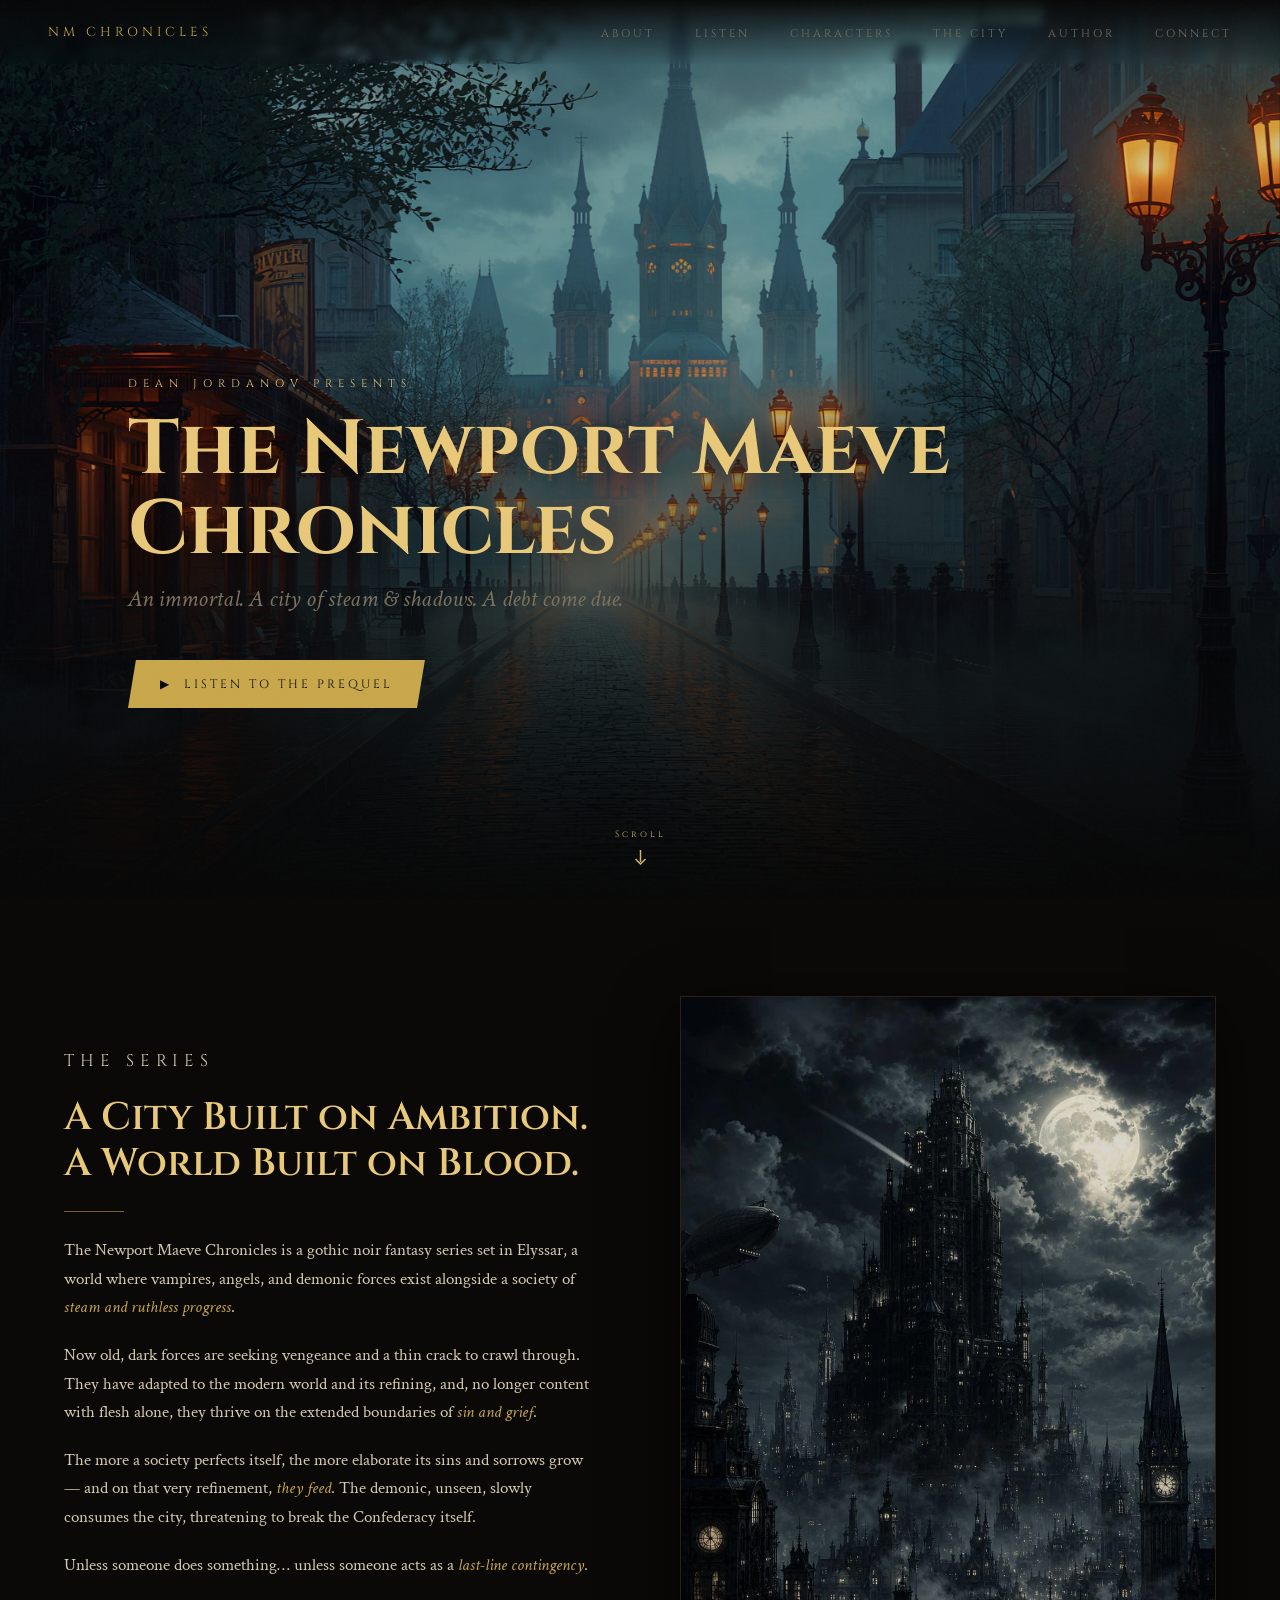
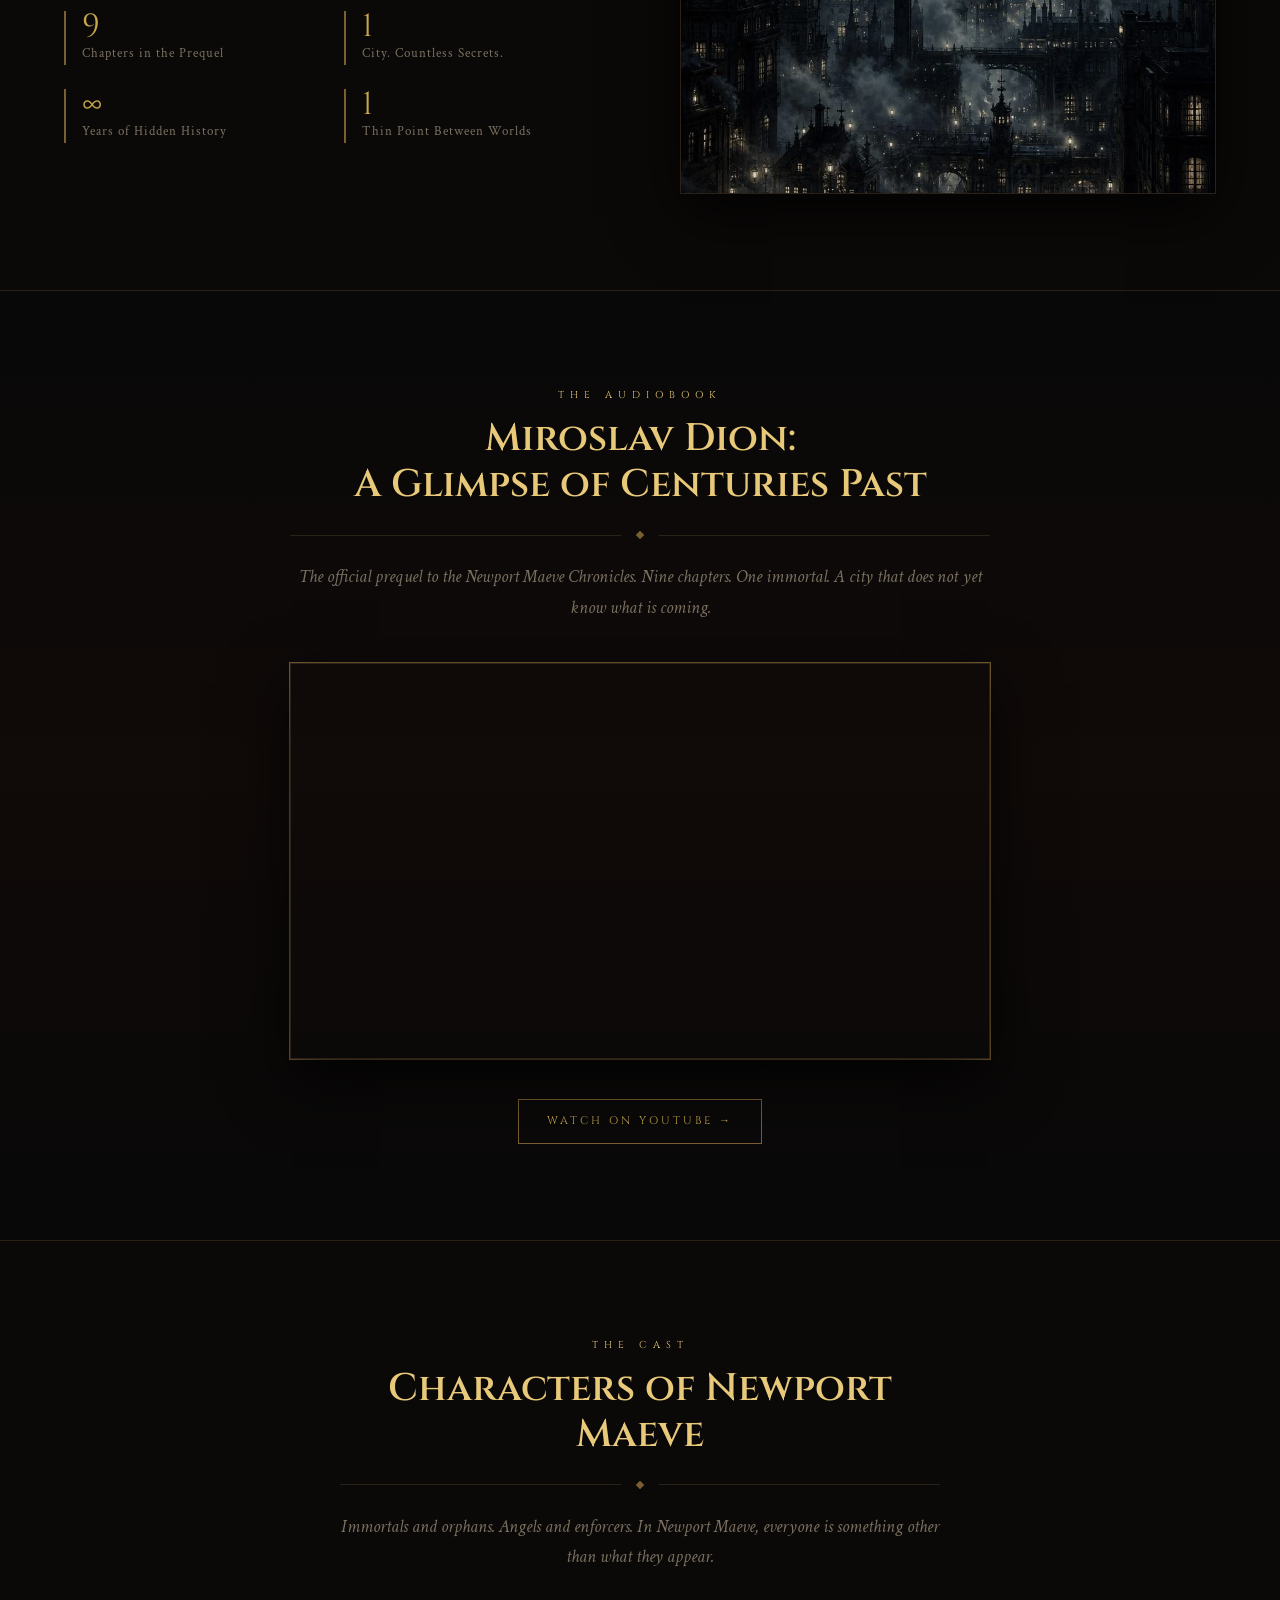
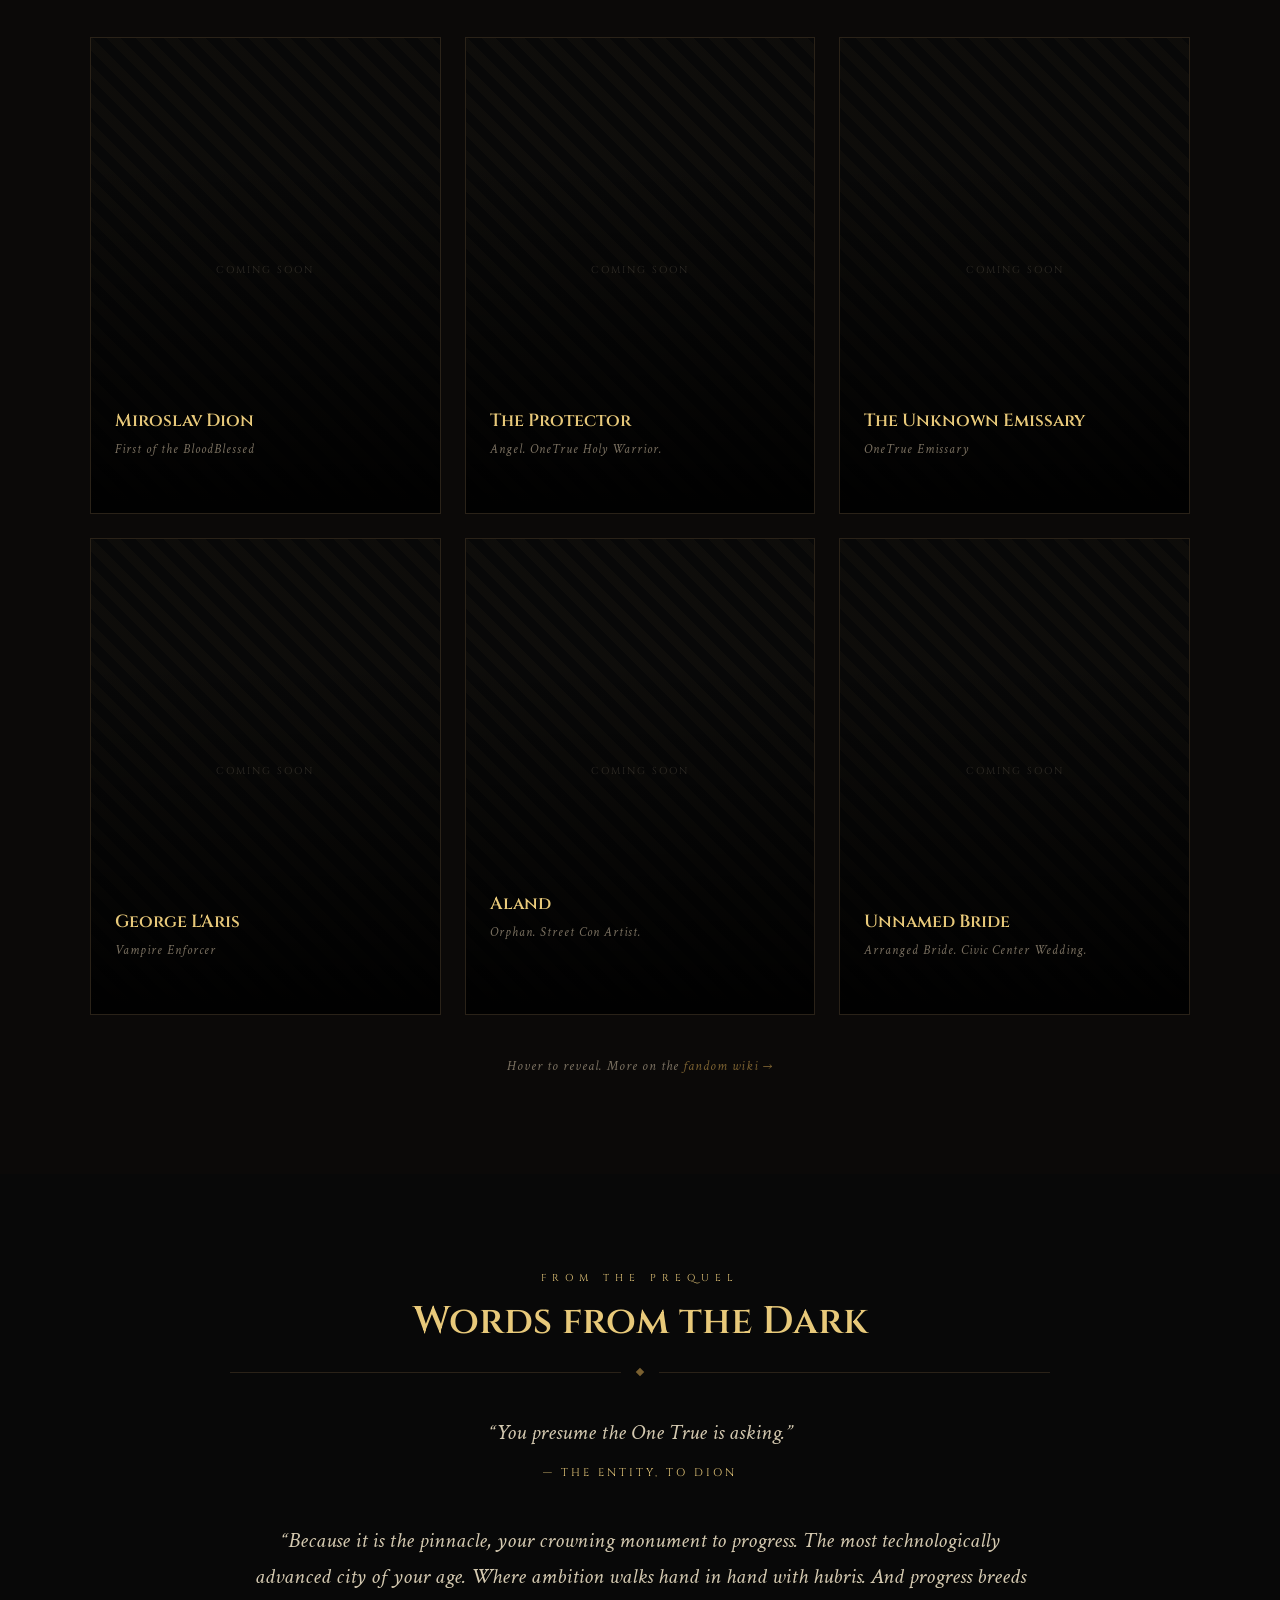
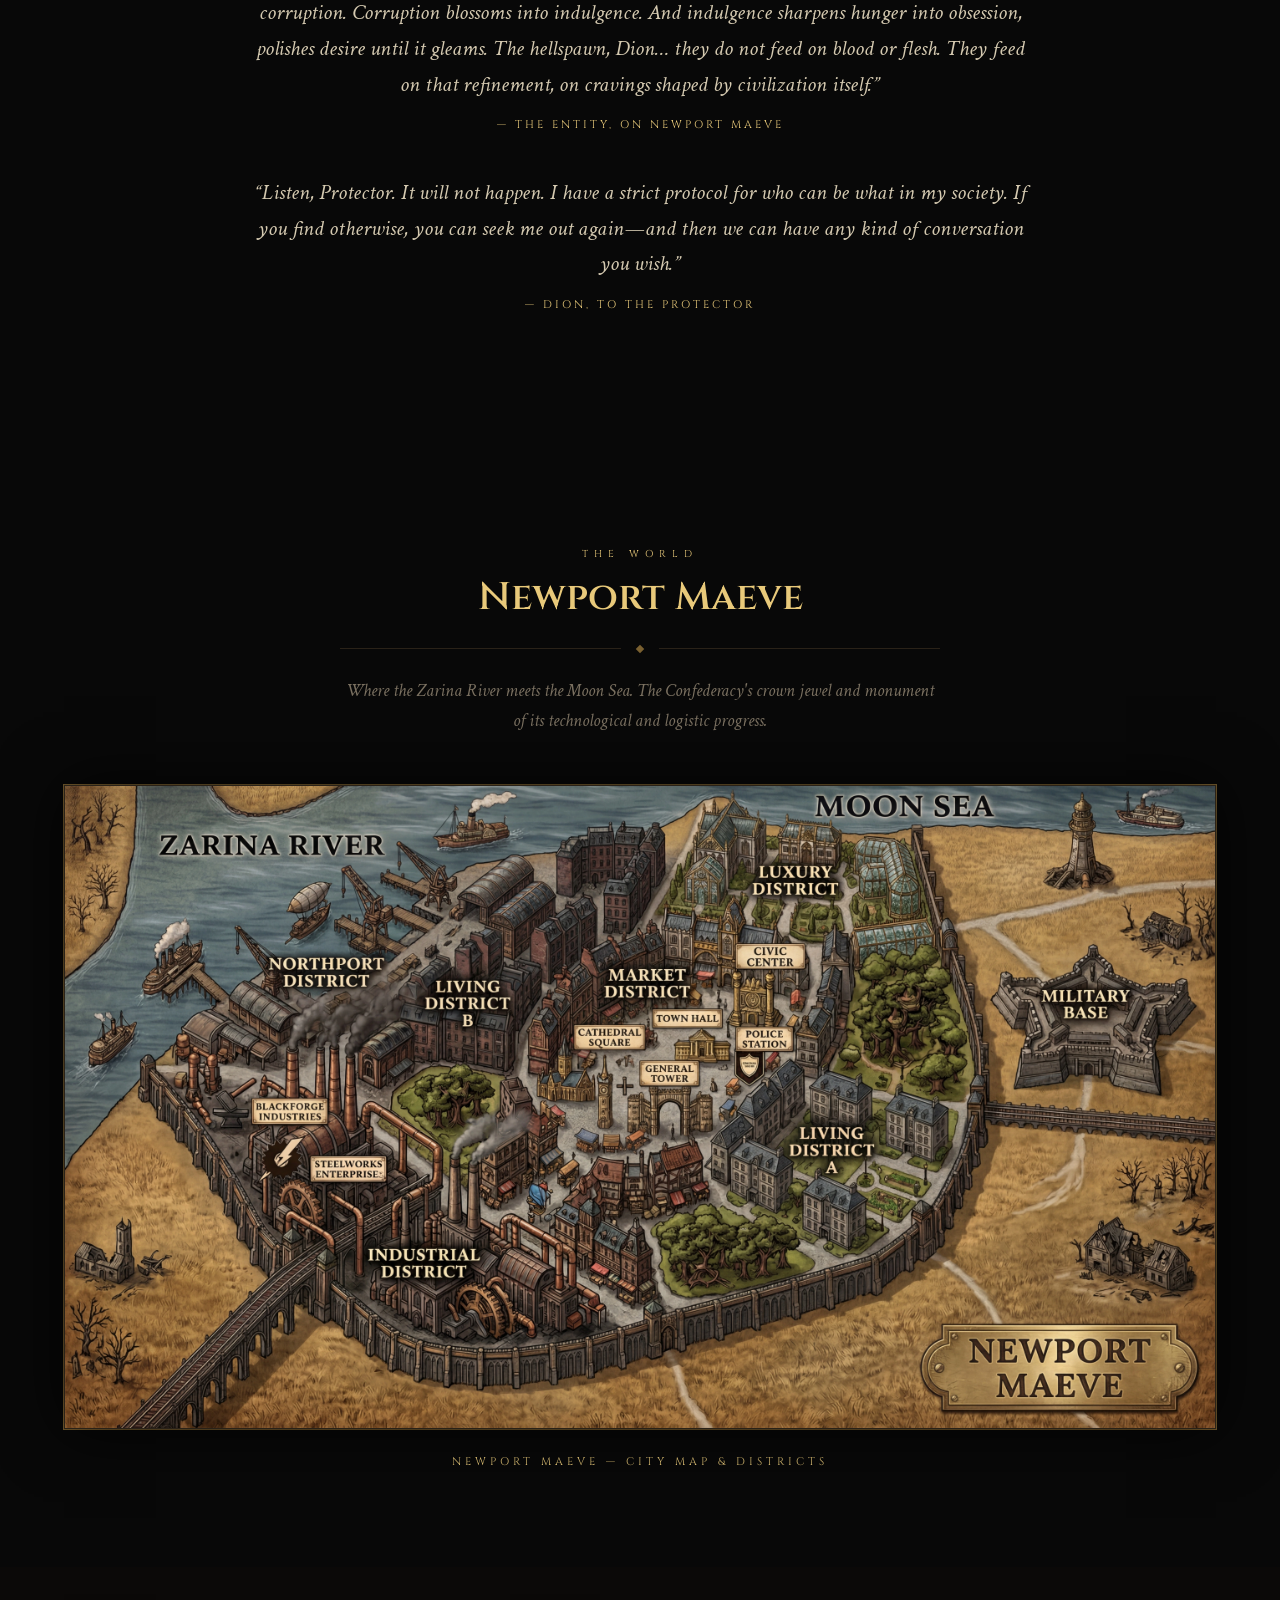
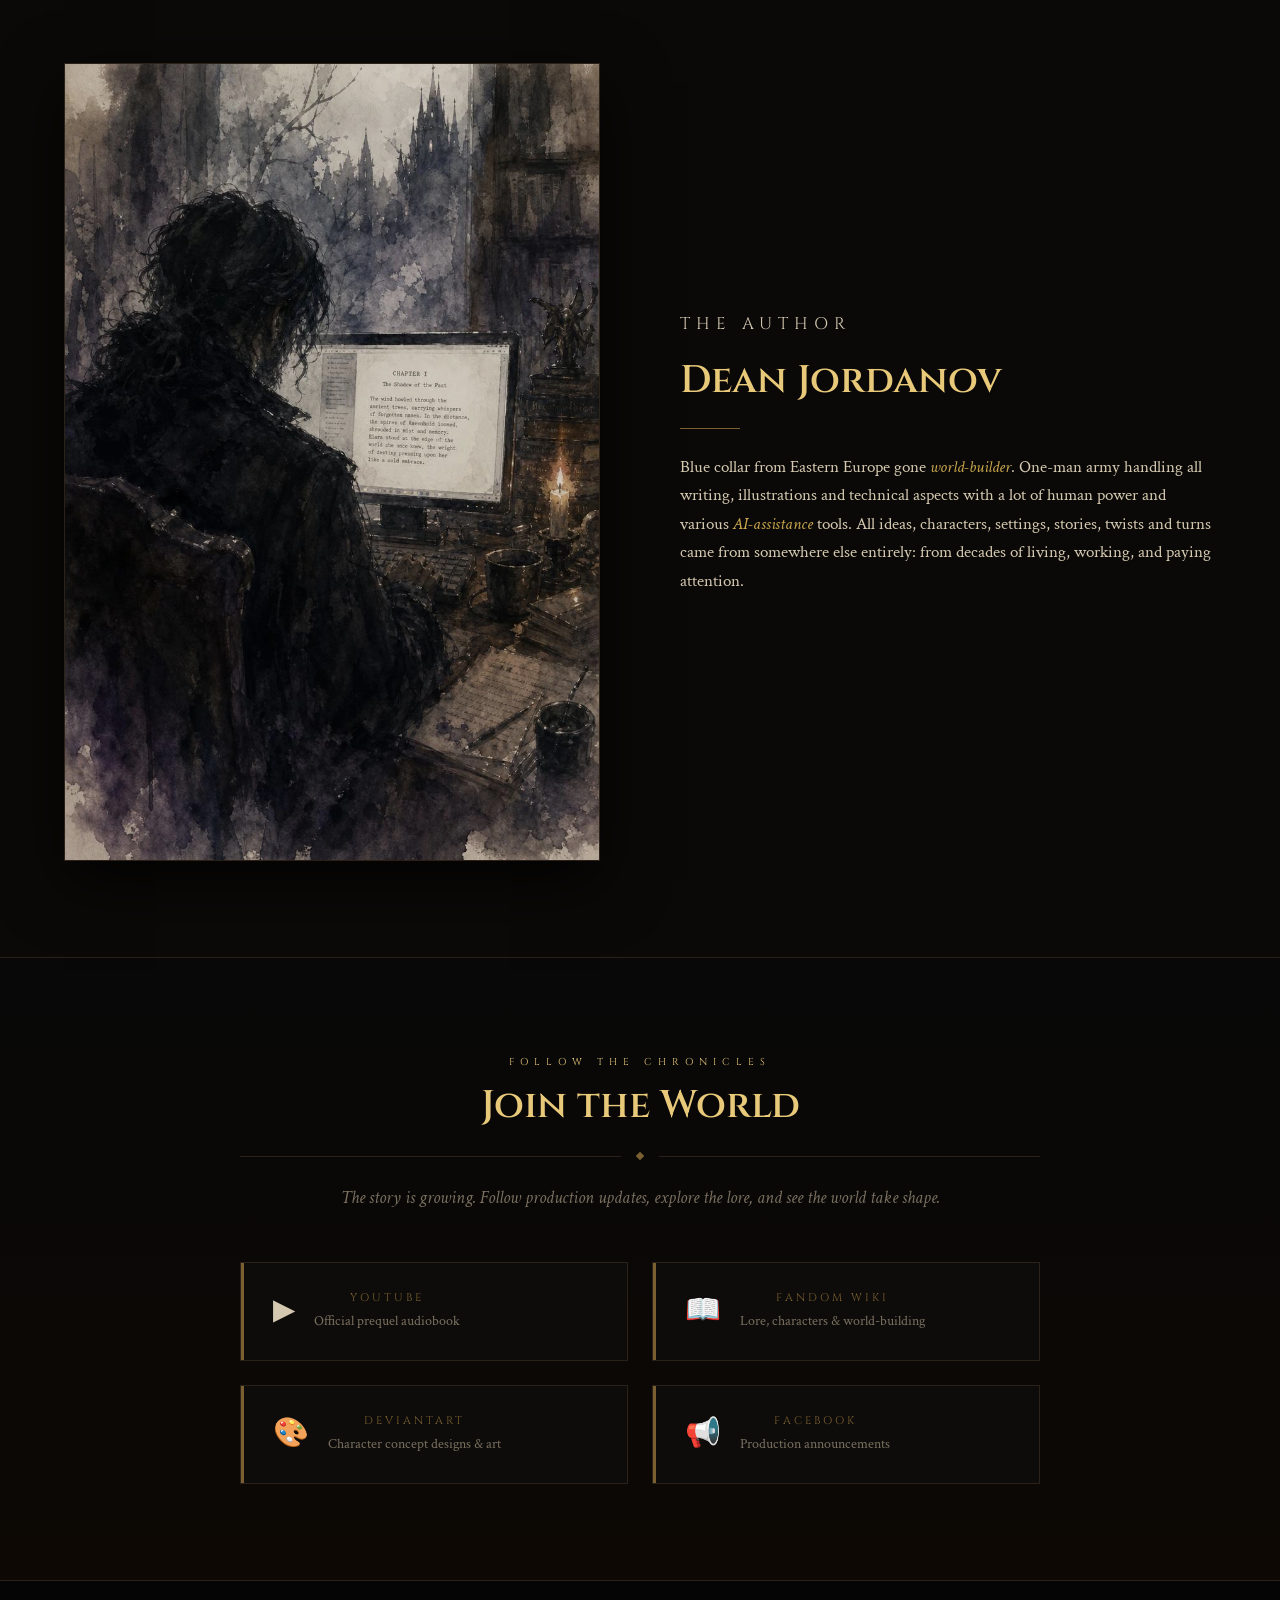
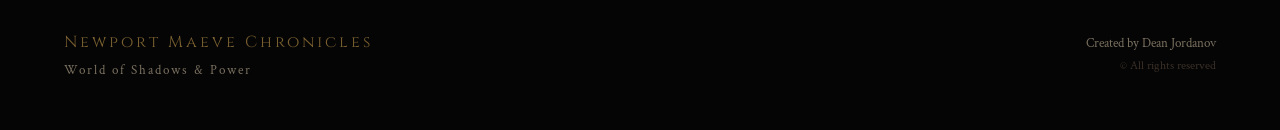
==== commit 73e8c752: "Add files via upload" ====
--- a/index.html
+++ b/index.html
@@ -196,9 +196,12 @@
     <p class="section-lead">Where the Zarina River meets the Moon Sea. The Confederacy's crown jewel and monument of its technological and logistic progress.</p>
   </div>
   <div class="map-container">
-    <img src="assets/images/map.webp" alt="Illustrated map of Newport Maeve, where the Zarina River meets the Moon Sea" loading="lazy">
-  </div>
-  <p class="map-caption">Newport Maeve — City Map</p>
+    <a href="city.html" class="map-link" aria-label="Explore Newport Maeve and its districts">
+      <img src="assets/images/map.webp" alt="Illustrated map of Newport Maeve, where the Zarina River meets the Moon Sea" loading="lazy">
+      <span class="map-link-hint">Explore the city &rarr;</span>
+    </a>
+  </div>
+  <p class="map-caption"><a href="city.html" class="map-caption-link">Newport Maeve — City Map &amp; Districts</a></p>
 </section>
 
 <section id="author" class="author-section">
--- a/css/components/map.css
+++ b/css/components/map.css
@@ -21,7 +21,7 @@
   width: 100%;
   display: block;
   transition: transform 0.4s ease;
-  cursor: zoom-in;
+  cursor: pointer;
 }
 
 .map-container:hover img {
@@ -36,3 +36,34 @@
   margin-top: 1.5rem;
   text-transform: uppercase;
 }
+
+/* Map now links to the city page */
+.map-link { display: block; position: relative; cursor: pointer; }
+.map-link img { width: 100%; display: block; }
+.map-link-hint {
+  position: absolute;
+  bottom: 1.25rem;
+  right: 1.25rem;
+  font-family: 'Cinzel', serif;
+  font-size: 11px;
+  letter-spacing: 3px;
+  text-transform: uppercase;
+  color: var(--gold-light);
+  background: rgba(8, 8, 8, 0.78);
+  border: 1px solid var(--gold-dim);
+  padding: 10px 18px;
+  opacity: 0;
+  transform: translateY(8px);
+  transition: opacity 0.35s ease, transform 0.35s ease;
+  pointer-events: none;
+}
+.map-container:hover .map-link-hint {
+  opacity: 1;
+  transform: translateY(0);
+}
+.map-caption-link {
+  color: inherit;
+  text-decoration: none;
+  transition: color 0.3s;
+}
+.map-caption-link:hover { color: var(--gold); }
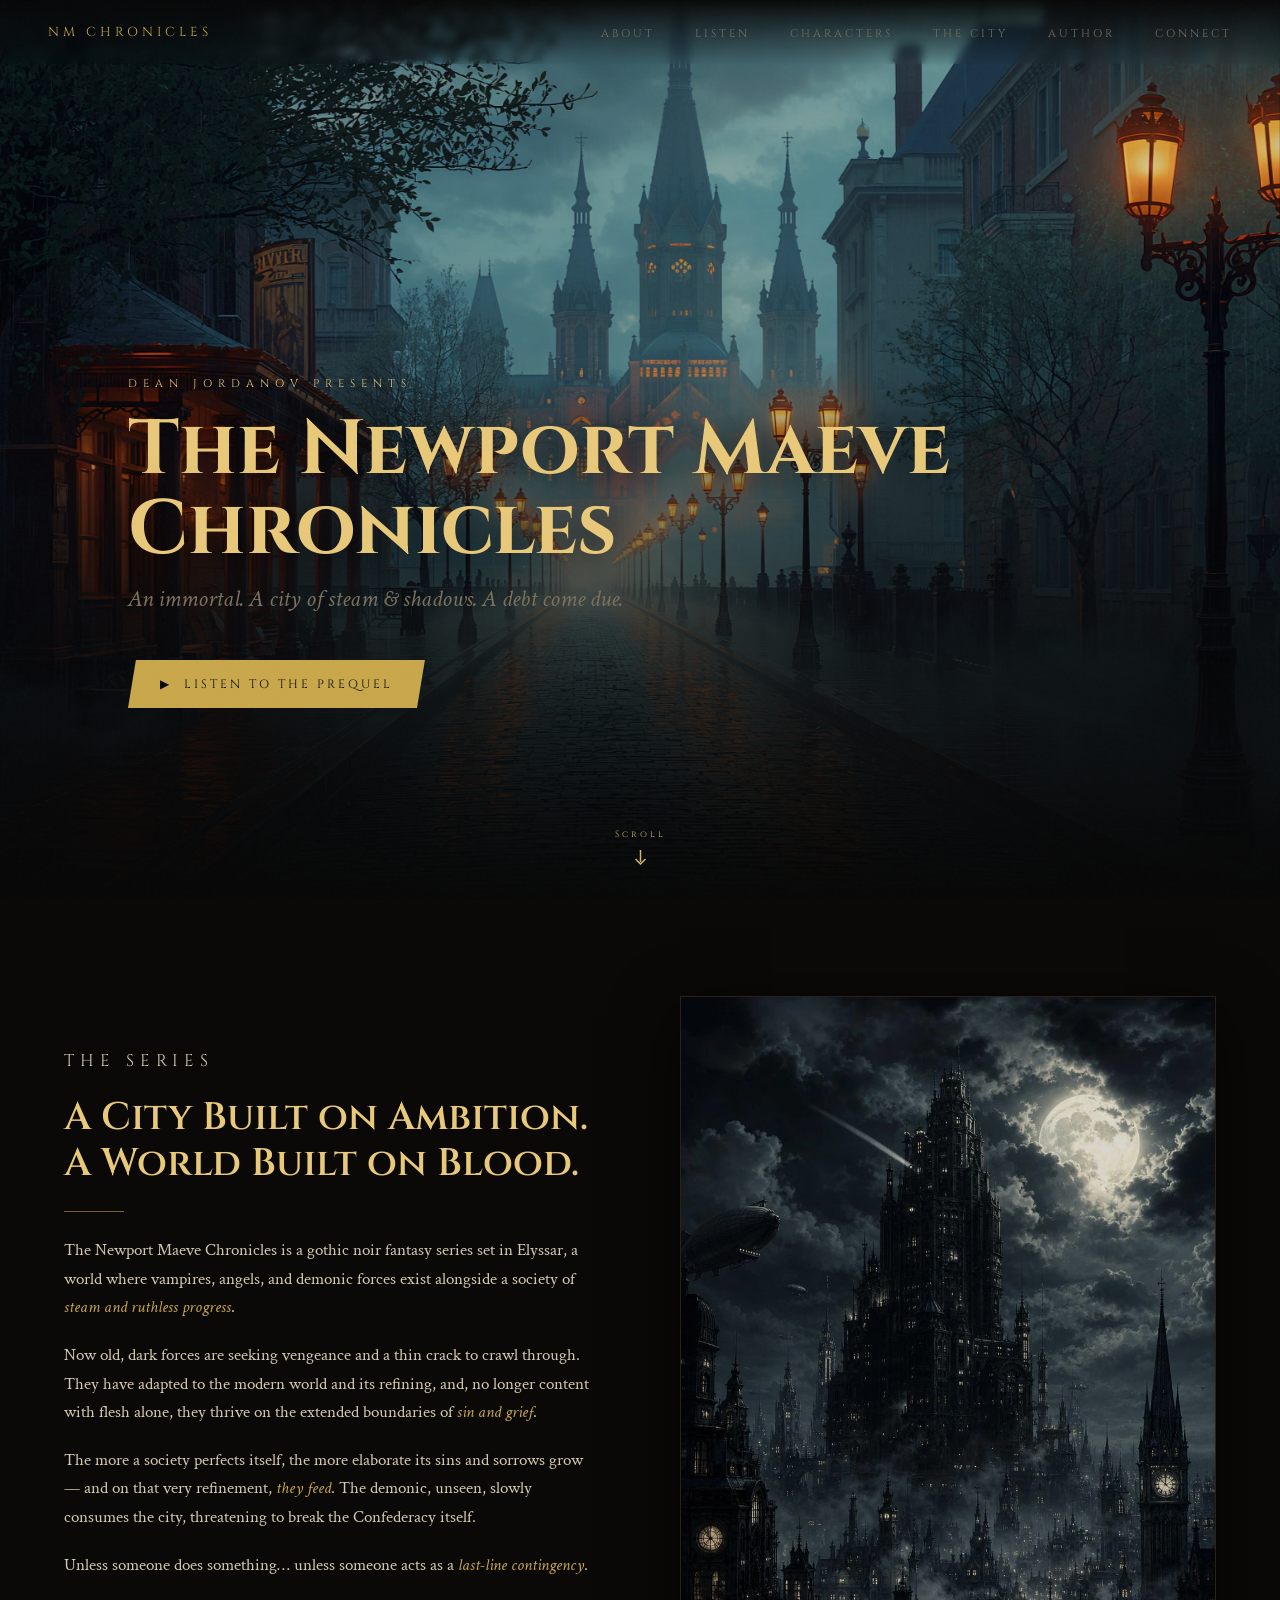
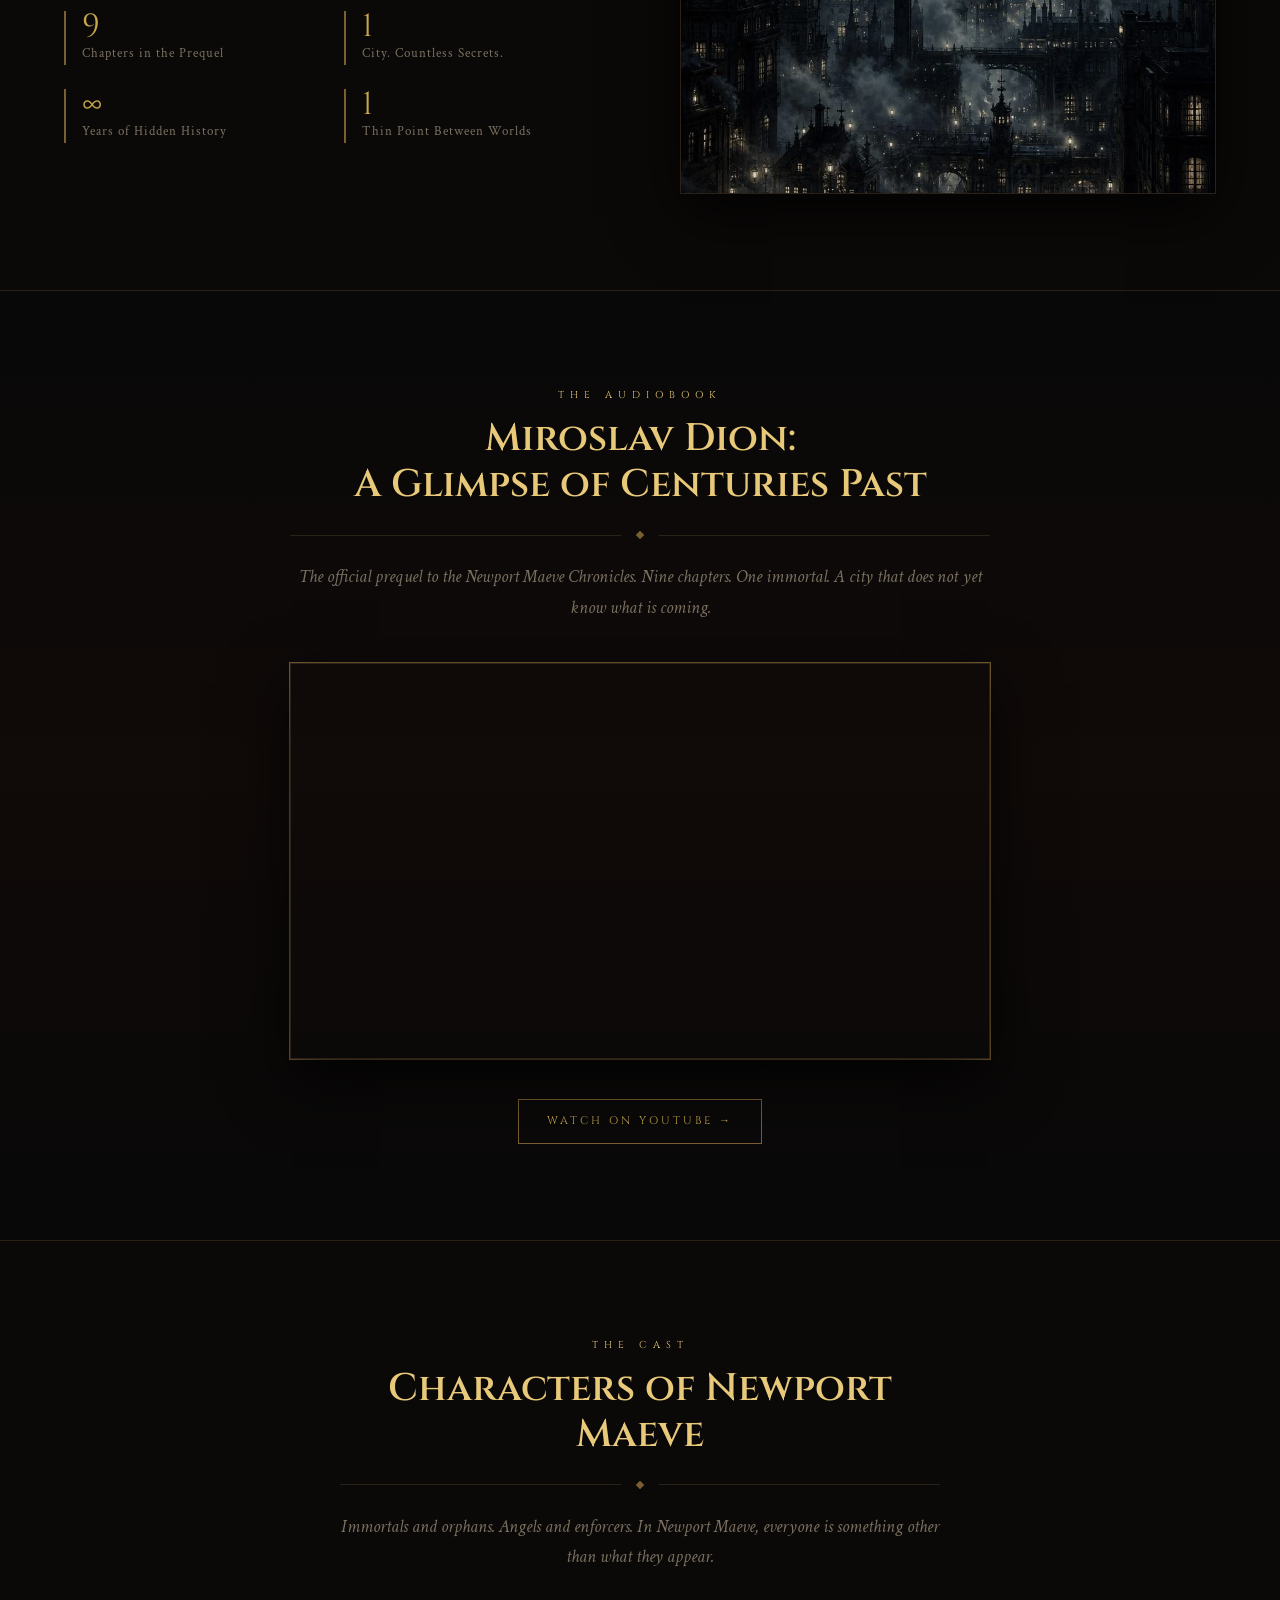
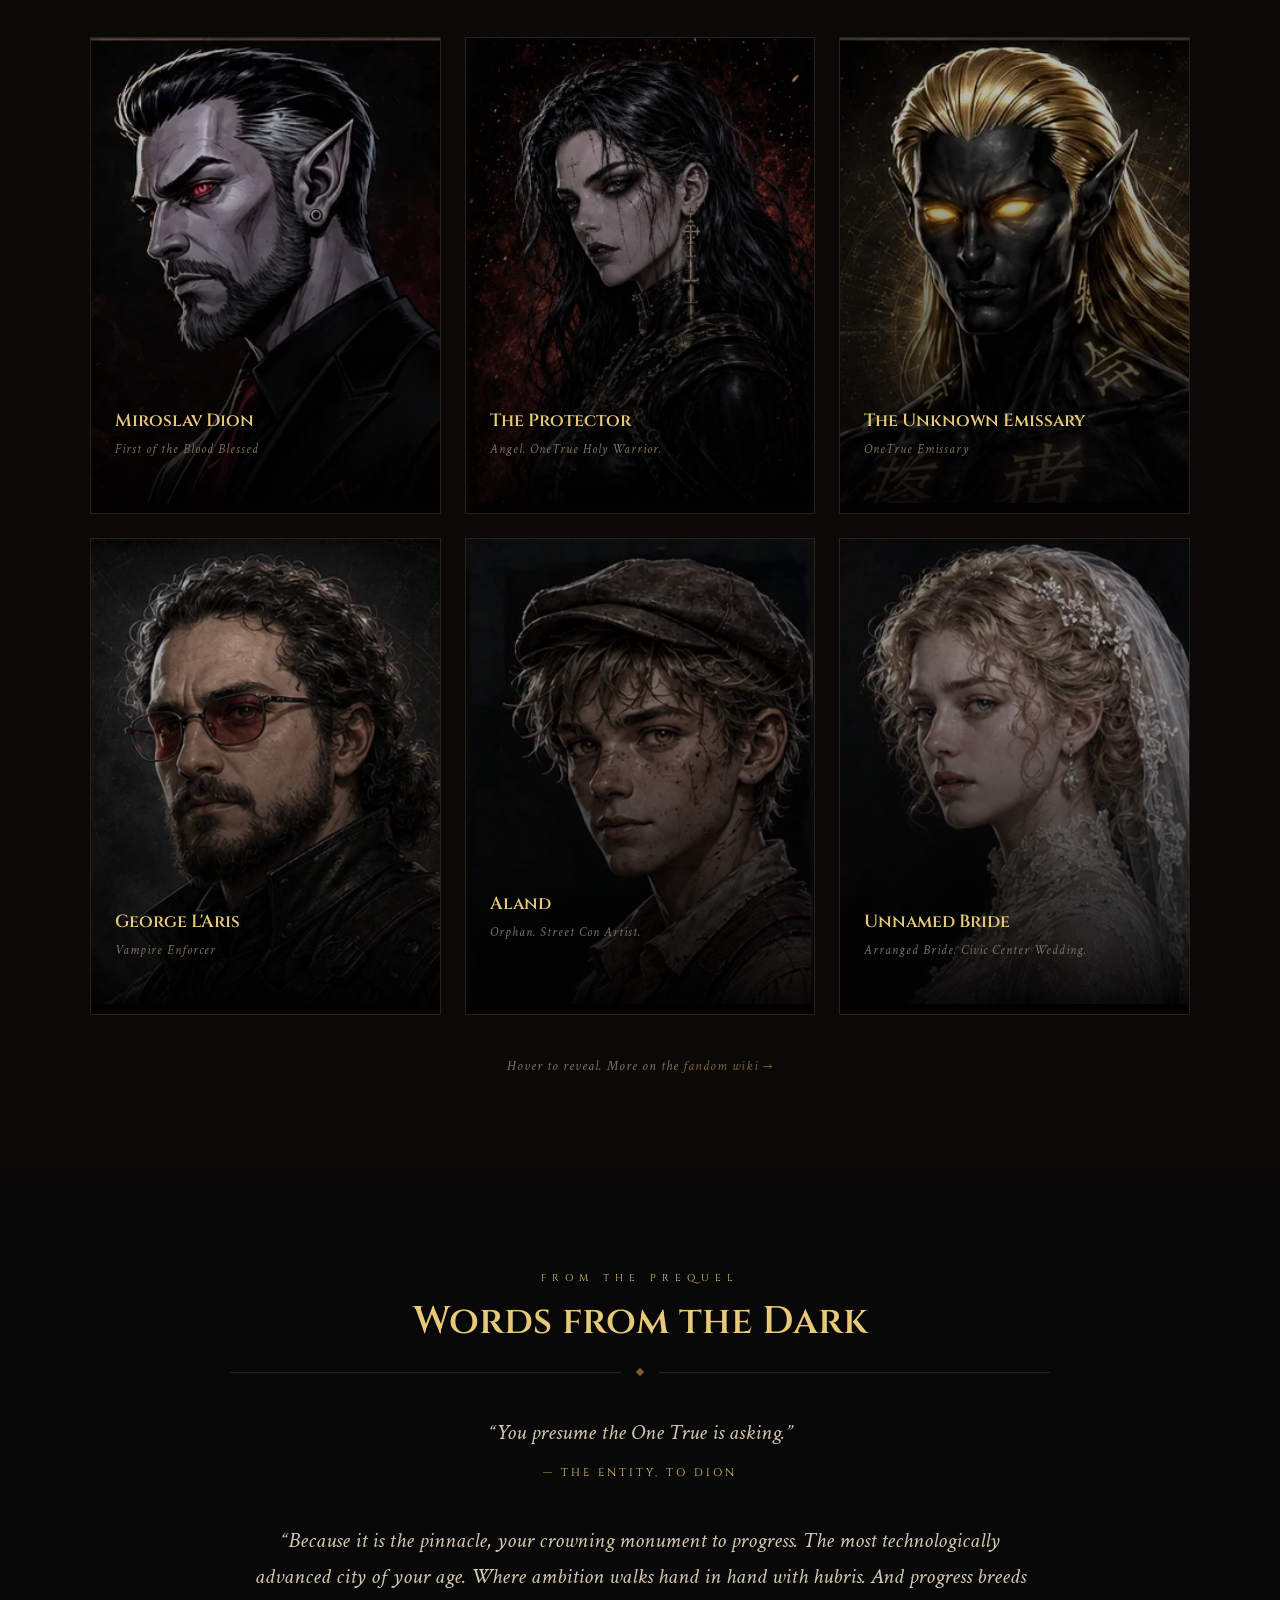
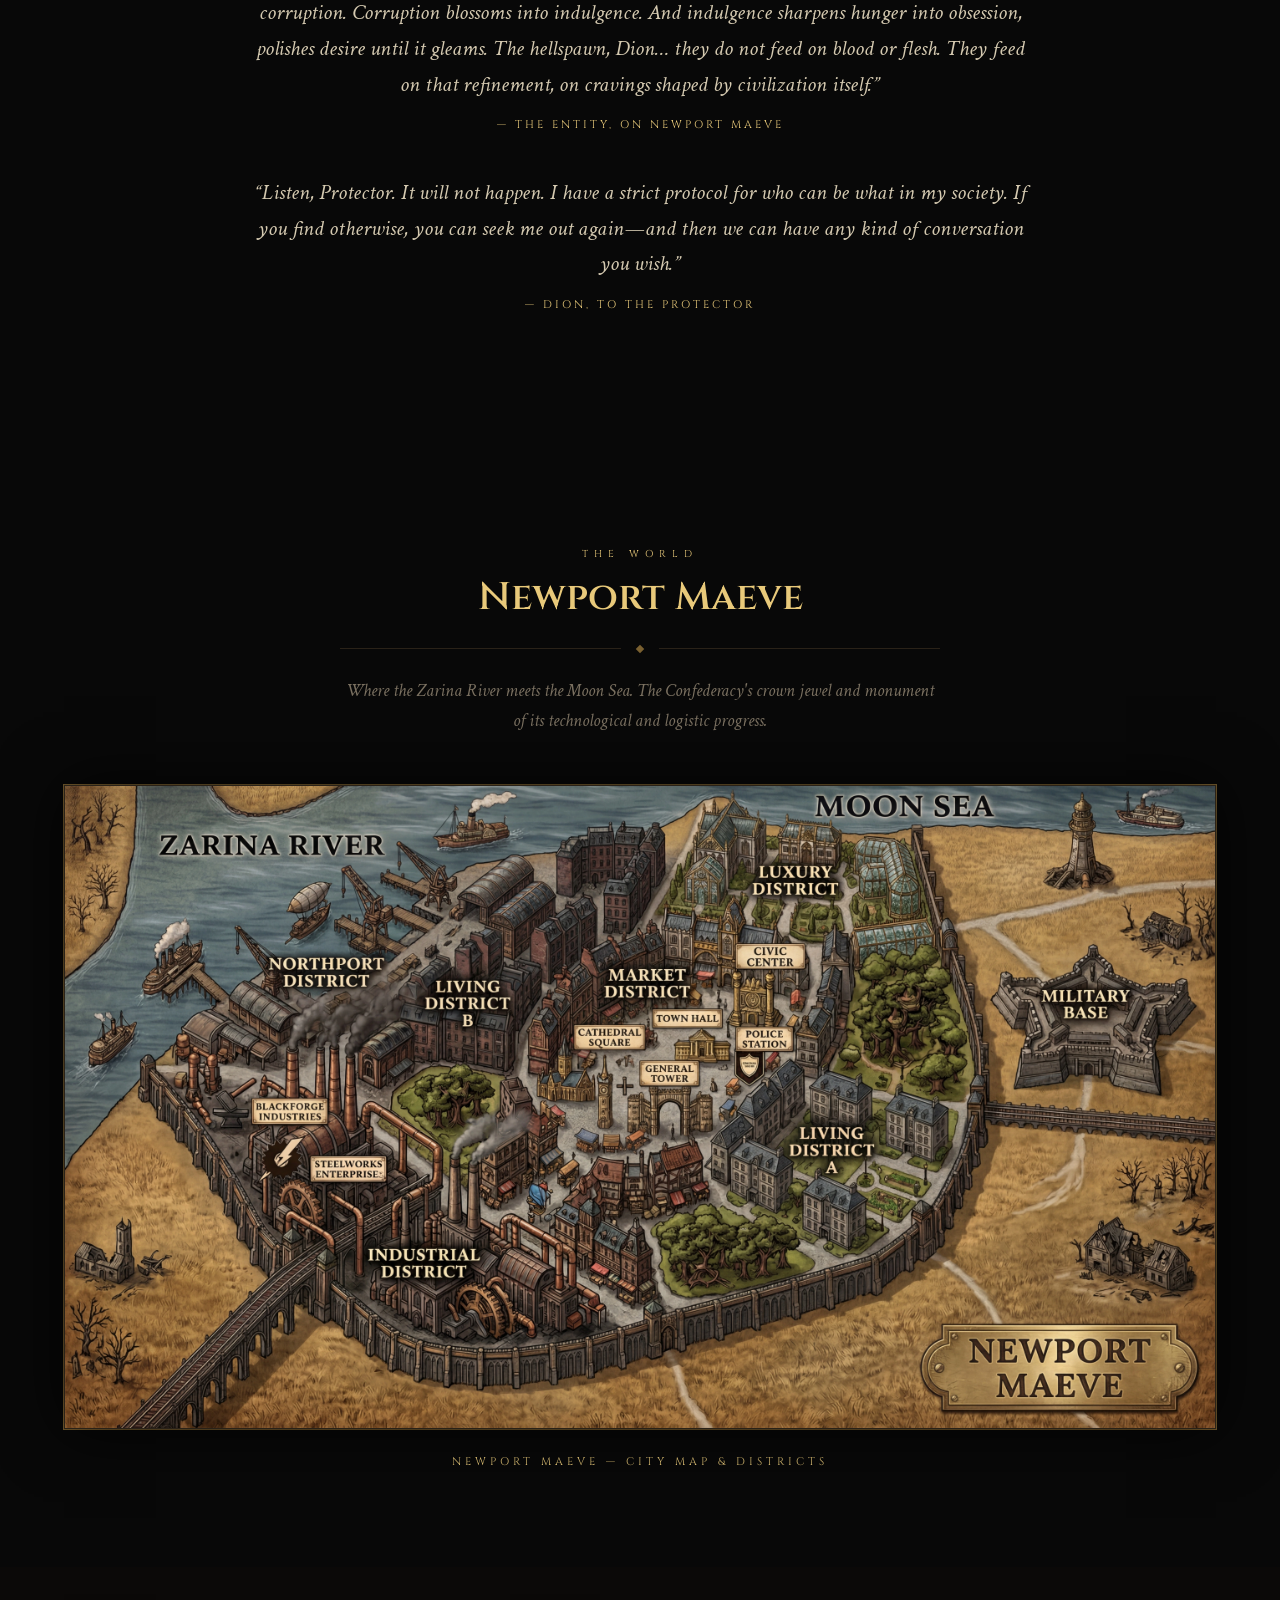
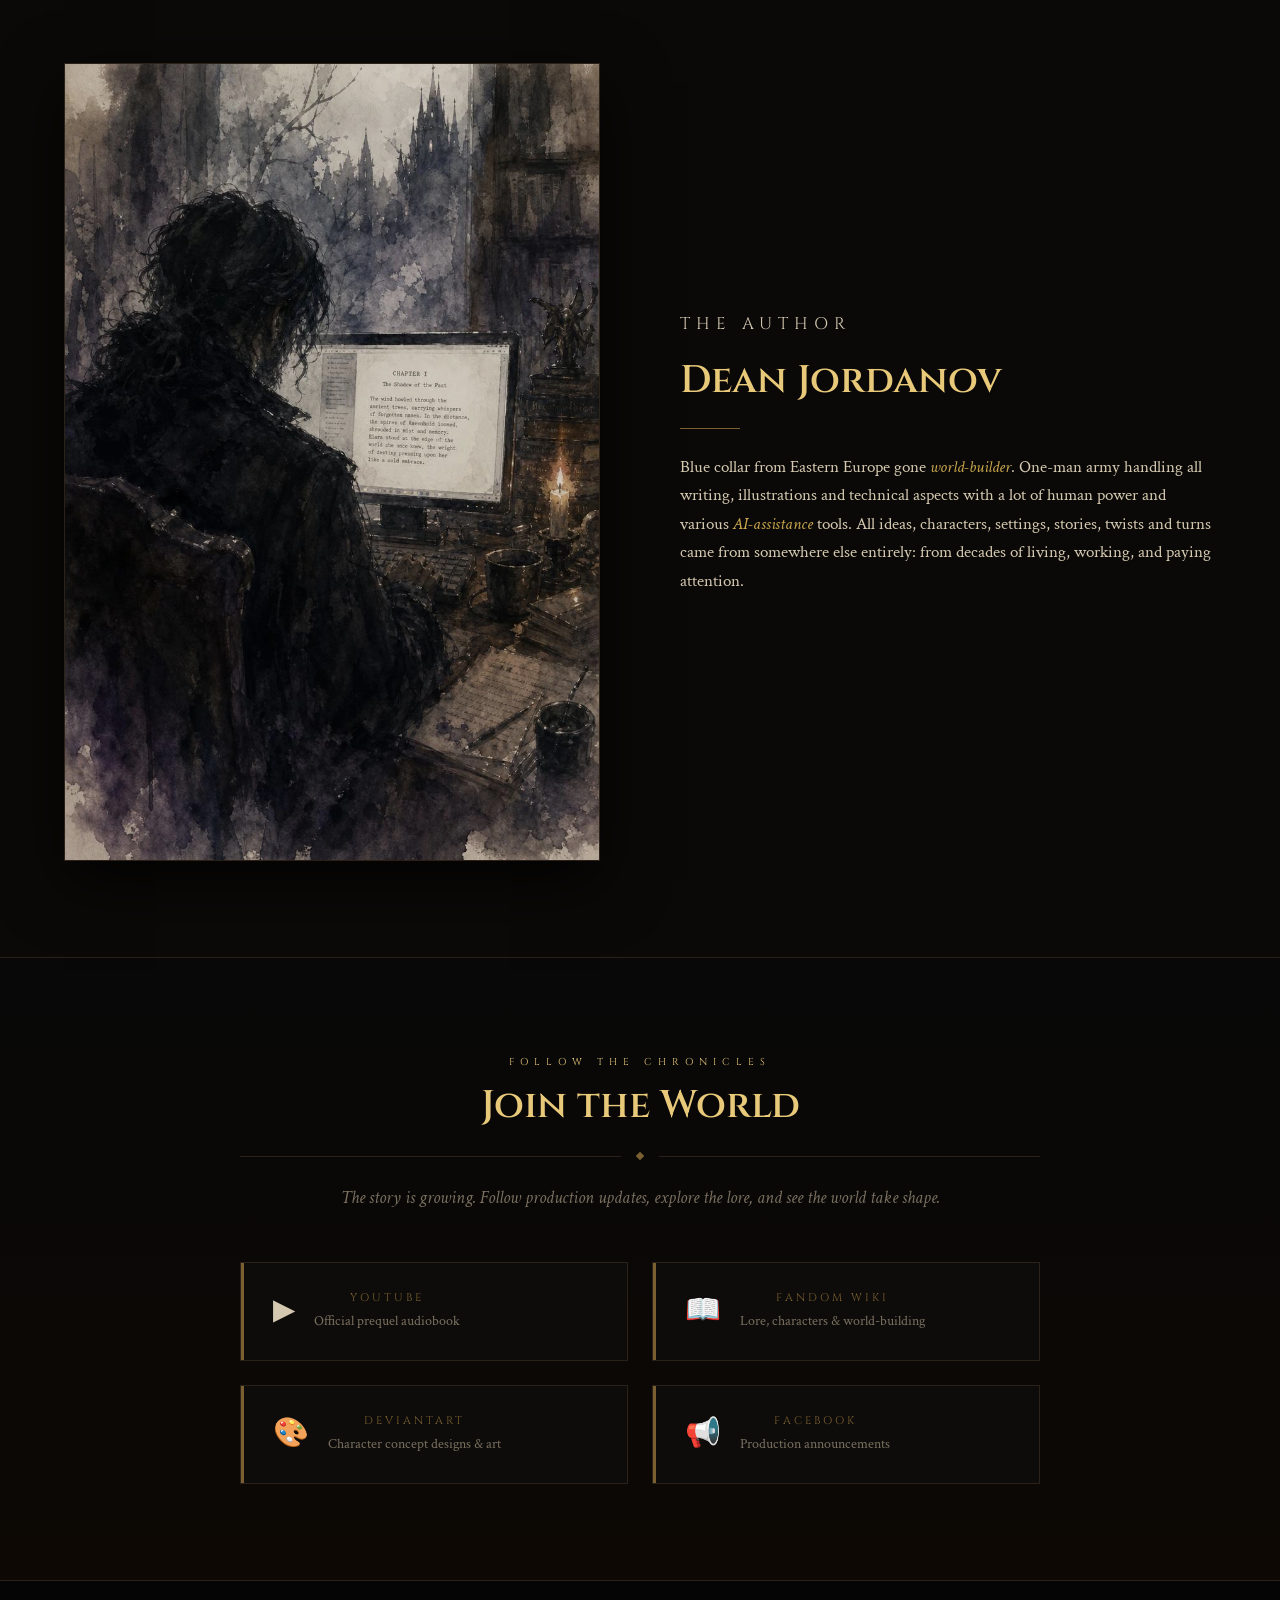
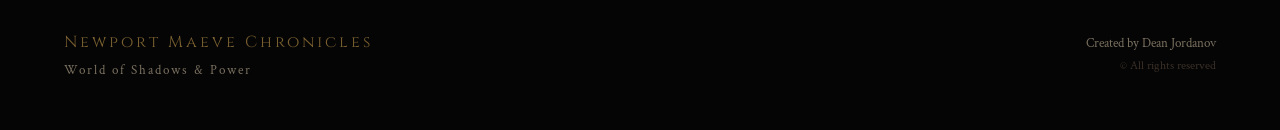
==== commit 9d58178a: "Insert Clarity tracking script in index.html Add Clarity tracking script to the HTML file." ====
--- a/index.html
+++ b/index.html
@@ -80,6 +80,13 @@
 <link rel="stylesheet" href="css/components/connect.css">
 <link rel="stylesheet" href="css/components/footer.css">
 <link rel="stylesheet" href="css/components/lightbox.css">
+<script type="text/javascript">
+    (function(c,l,a,r,i,t,y){
+        c[a]=c[a]||function(){(c[a].q=c[a].q||[]).push(arguments)};
+        t=l.createElement(r);t.async=1;t.src="https://www.clarity.ms/tag/"+i;
+        y=l.getElementsByTagName(r)[0];y.parentNode.insertBefore(t,y);
+    })(window, document, "clarity", "script", "xmsjmgkw6e");
+</script>
 </head>
 <body>
 
@@ -233,7 +240,7 @@
         <div class="link-icon">&#128214;</div>
         <div><div class="link-label">Fandom Wiki</div><div class="link-desc">Lore, characters &amp; world-building</div></div>
       </a>
-      <a href="https://www.deviantart.com/deant01/gallery/92908164/Newport Maeve-chroncles-art" data-site-link="deviantArt" target="_blank" rel="noopener" class="link-card">
+      <a href="https://www.deviantart.com/deant01/gallery/92908164/newport-maeve-chroncles-art" data-site-link="deviantArt" target="_blank" rel="noopener" class="link-card">
         <div class="link-icon">&#127912;</div>
         <div><div class="link-label">DeviantArt</div><div class="link-desc">Character concept designs &amp; art</div></div>
       </a>
@@ -261,4 +268,4 @@
 
 <script type="module" src="js/main.js"></script>
 </body>
-</html>+</html>
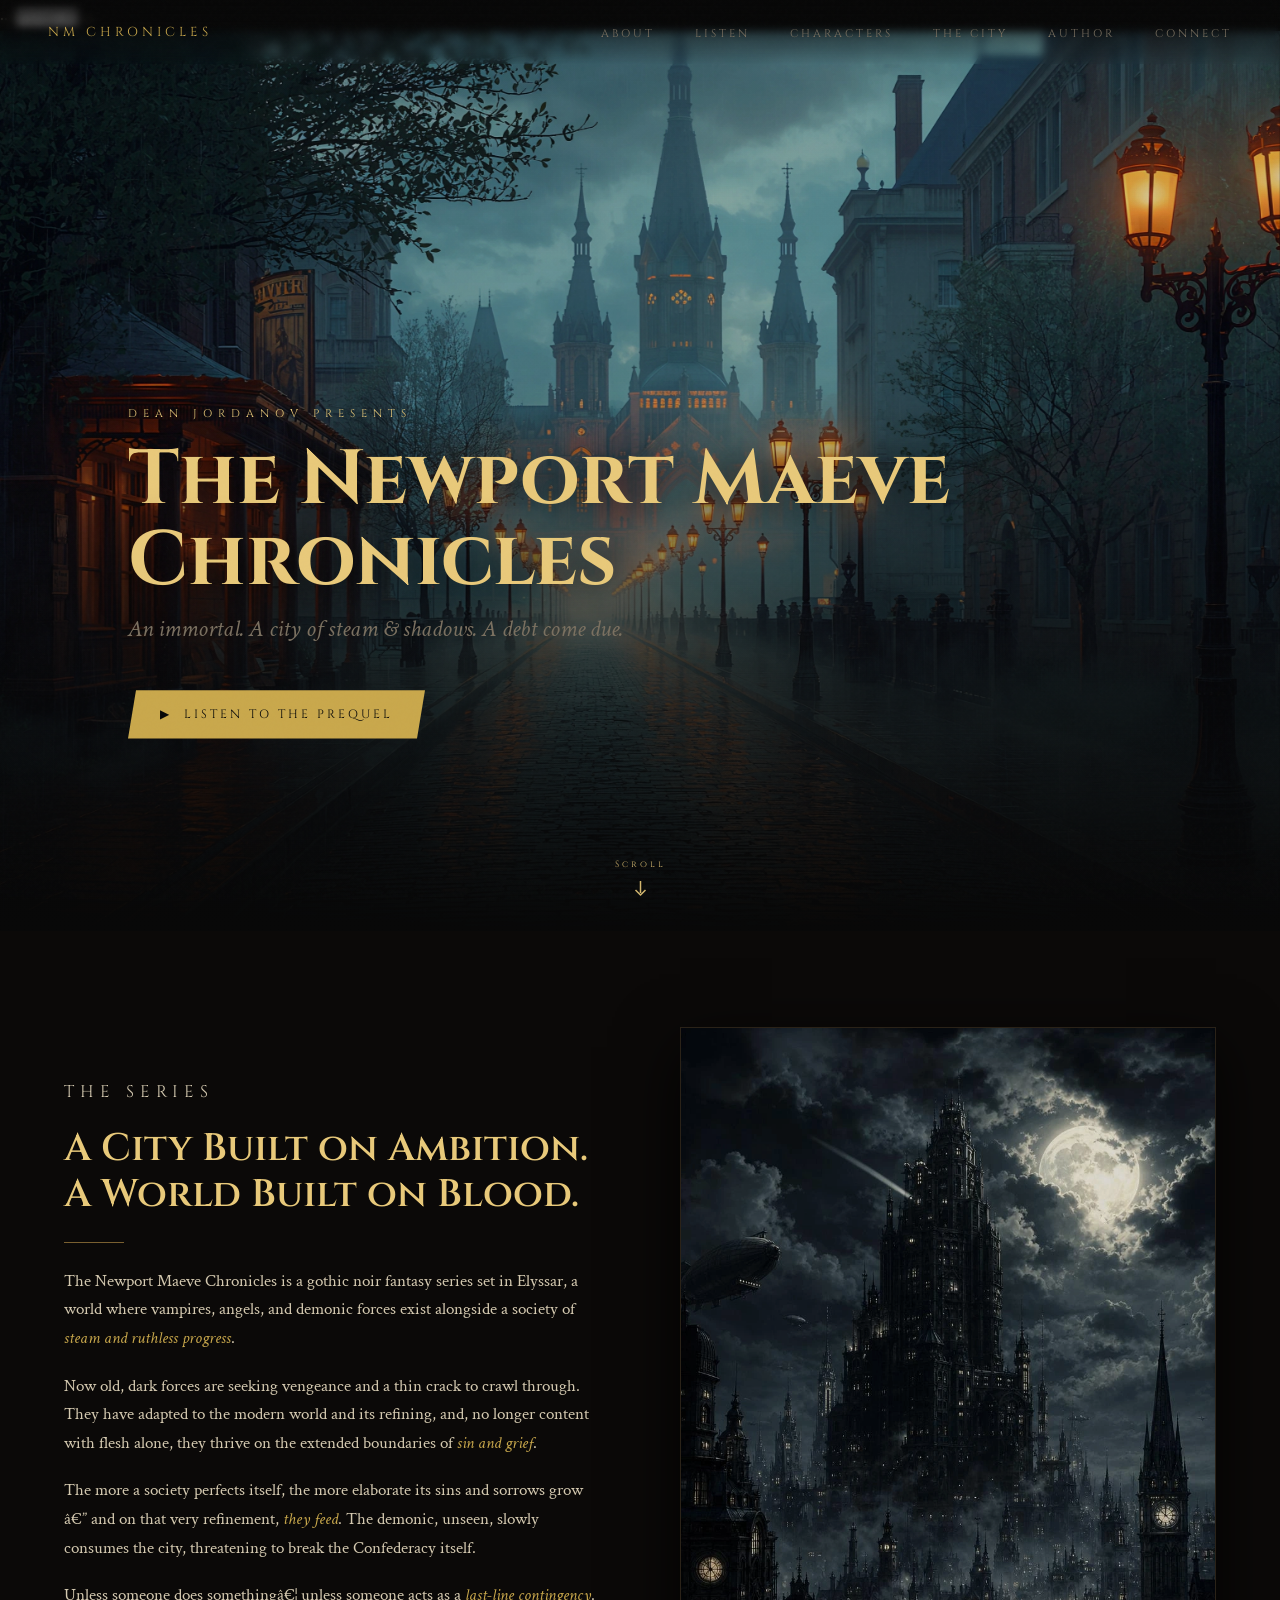
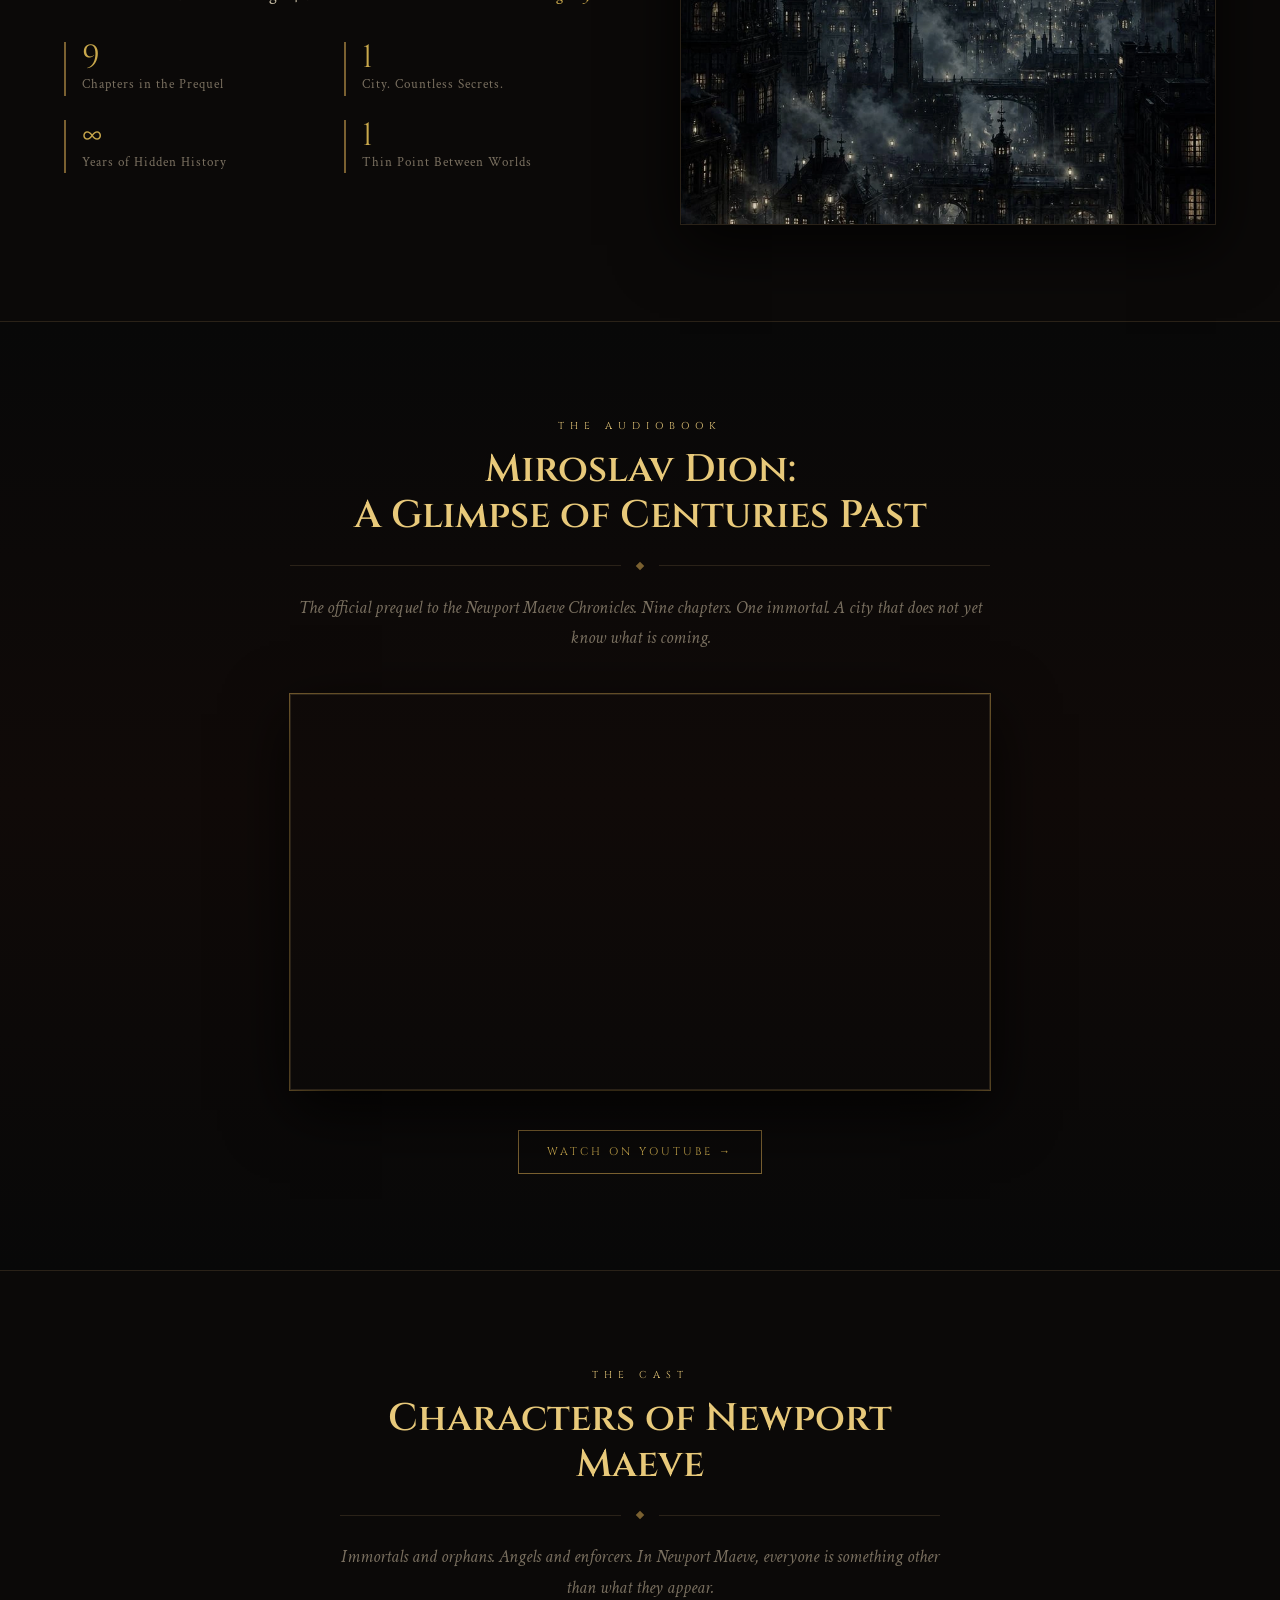
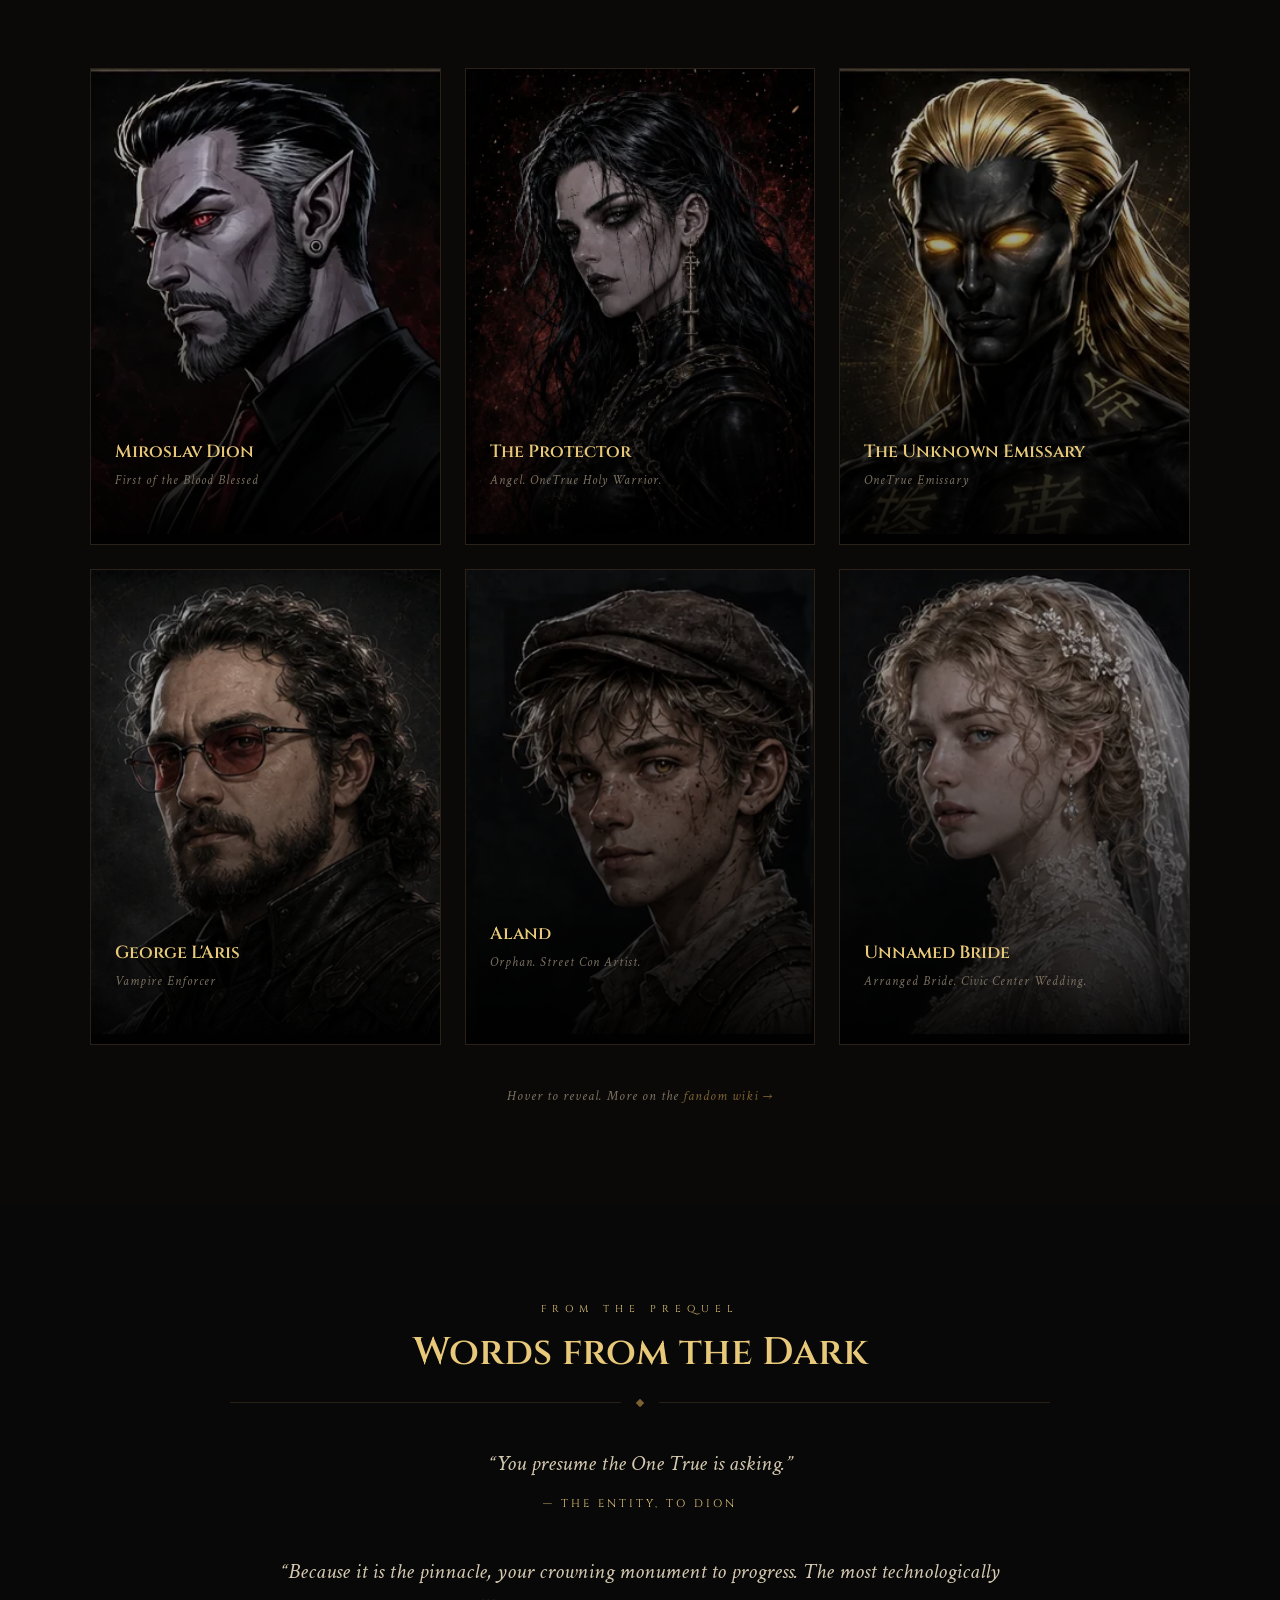
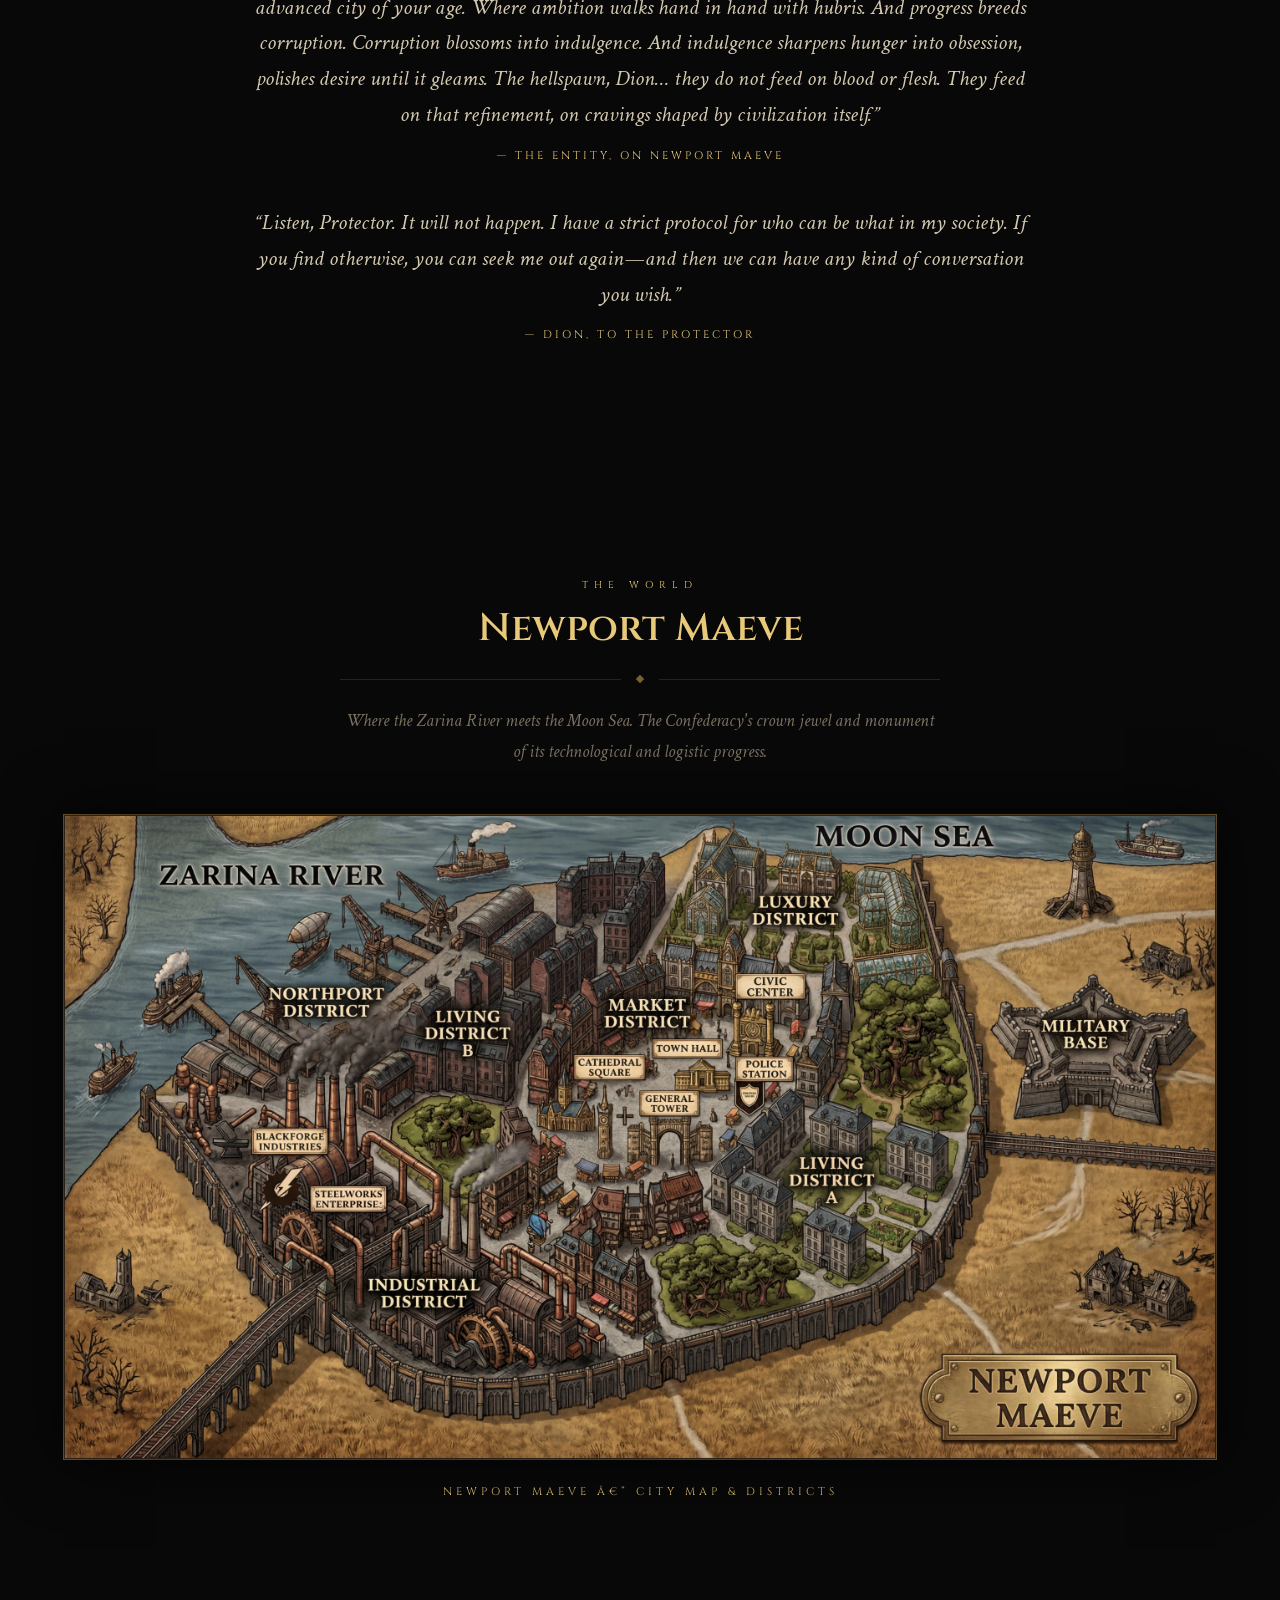
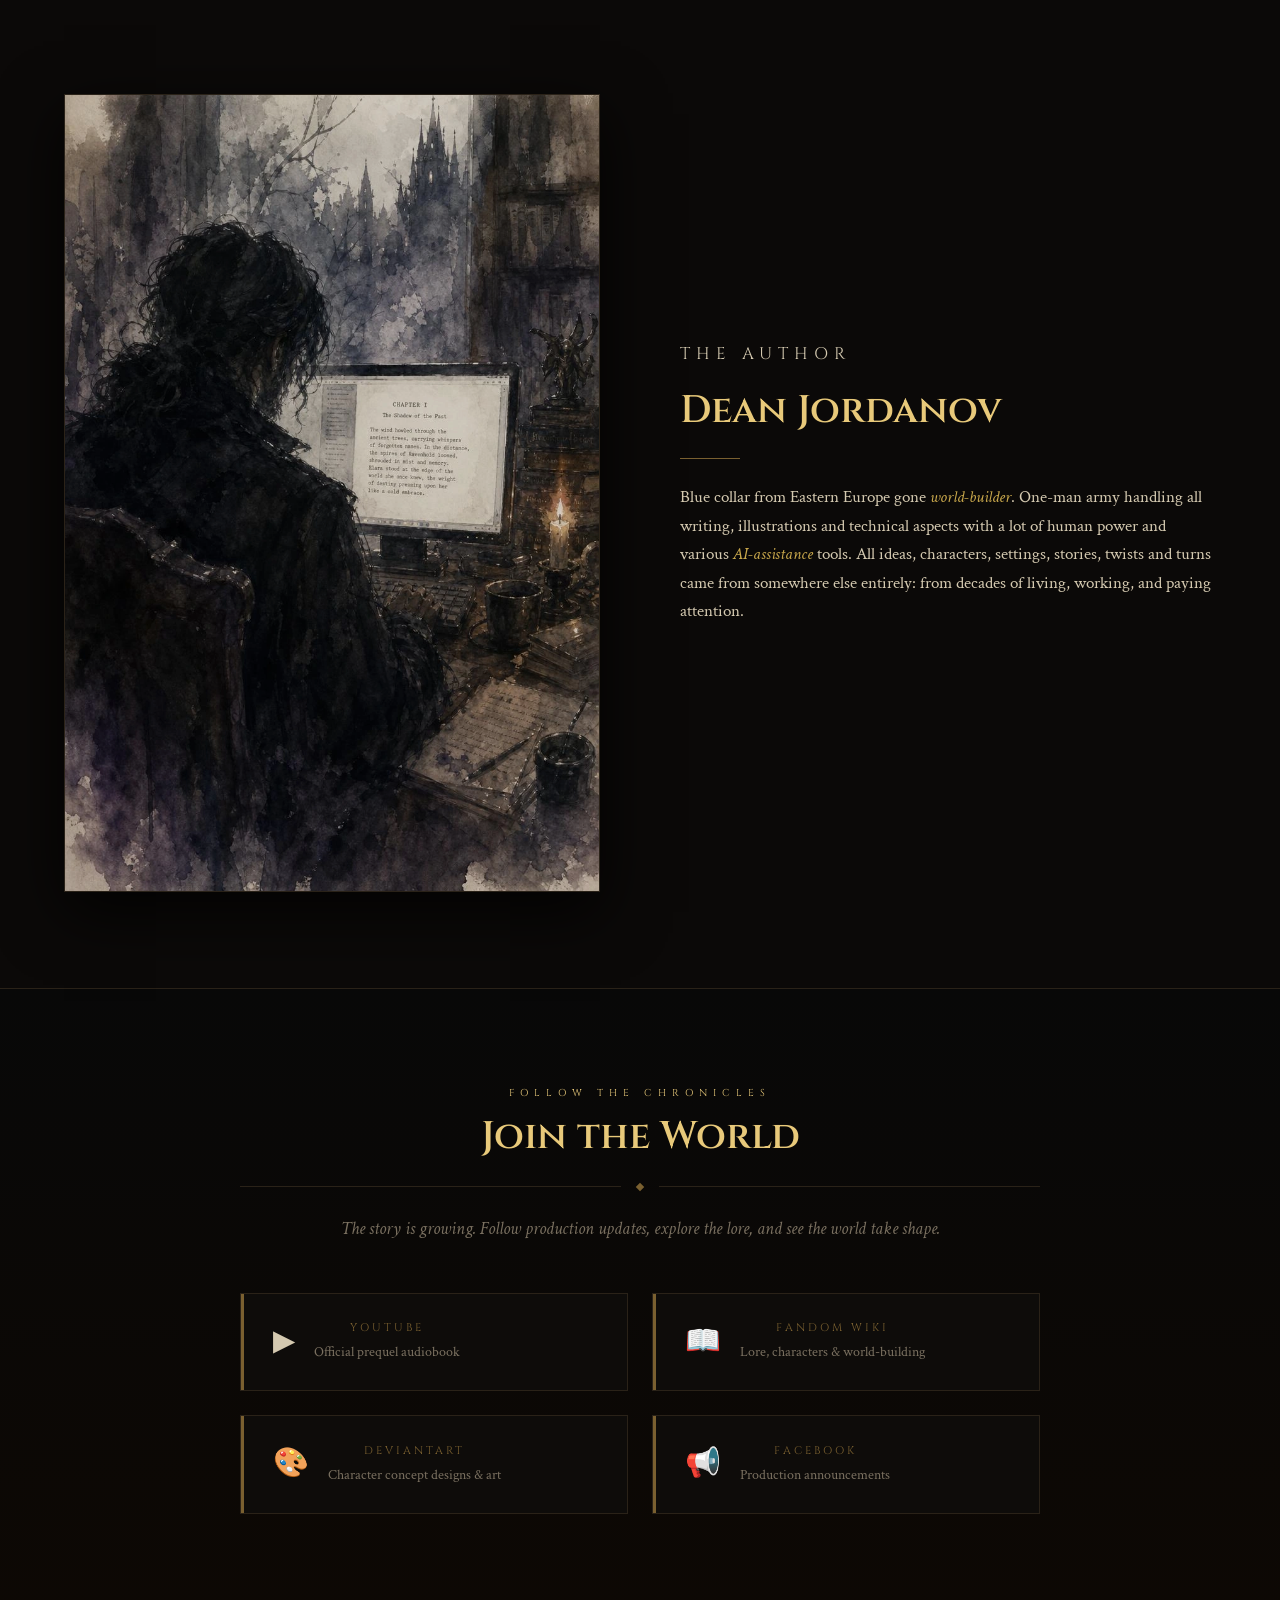
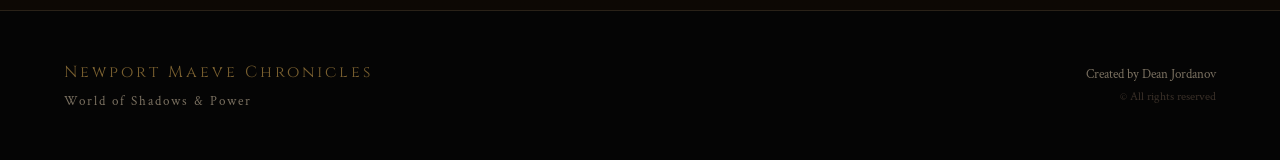
==== commit 89965e81: "Implement Google Tag Manager consent management Added Google Tag Manager consent management scripts " ====
--- a/index.html
+++ b/index.html
@@ -1,6 +1,57 @@
 <!DOCTYPE html>
 <html lang="en">
 <head>
+  <!-- Google tag (gtag.js) -->
+<script async src="https://www.googletagmanager.com/gtag/js?id=G-B957P8VEGG"></script>
+<script>
+  window.dataLayer = window.dataLayer || [];
+  function gtag(){dataLayer.push(arguments);}
+  gtag('js', new Date());
+
+  gtag('config', 'G-B957P8VEGG');
+</script>
+  <script>
+// Define dataLayer and the gtag function.
+window.dataLayer = window.dataLayer || [];
+function gtag(){dataLayer.push(arguments);}
+
+// Set default consent to 'denied' as a placeholder
+// Determine actual values based on your own requirements
+gtag('consent', 'default', {
+  'ad_storage': 'denied',
+  'ad_user_data': 'denied',
+  'ad_personalization': 'denied',
+  'analytics_storage': 'denied'
+});
+</script>
+<!-- Google tag (gtag.js) -->
+<script async src="https://www.googletagmanager.com/gtag/js?id=TAG_ID">
+</script>
+<script>
+  window.dataLayer = window.dataLayer || [];
+  function gtag(){dataLayer.push(arguments);}
+
+  gtag('js', new Date());
+  gtag('config', 'TAG_ID');
+</script>
+
+<!-- Send consent updates when users interact with your consent banner -->
+<script>
+  function allConsentGranted() {
+    gtag('consent', 'update', {
+      'ad_user_data': 'granted',
+      'ad_personalization': 'granted',
+      'ad_storage': 'granted',
+      'analytics_storage': 'granted'
+    });
+  }
+</script>
+<!-- Invoke your consent function when a user interacts with your banner -->
+<body>
+  ...
+  <button onclick="allConsentGranted()">Accept all</button>
+  ...
+</body>
 <meta charset="UTF-8">
 <meta name="viewport" content="width=device-width, initial-scale=1.0">
 <meta name="robots" content="index, follow">
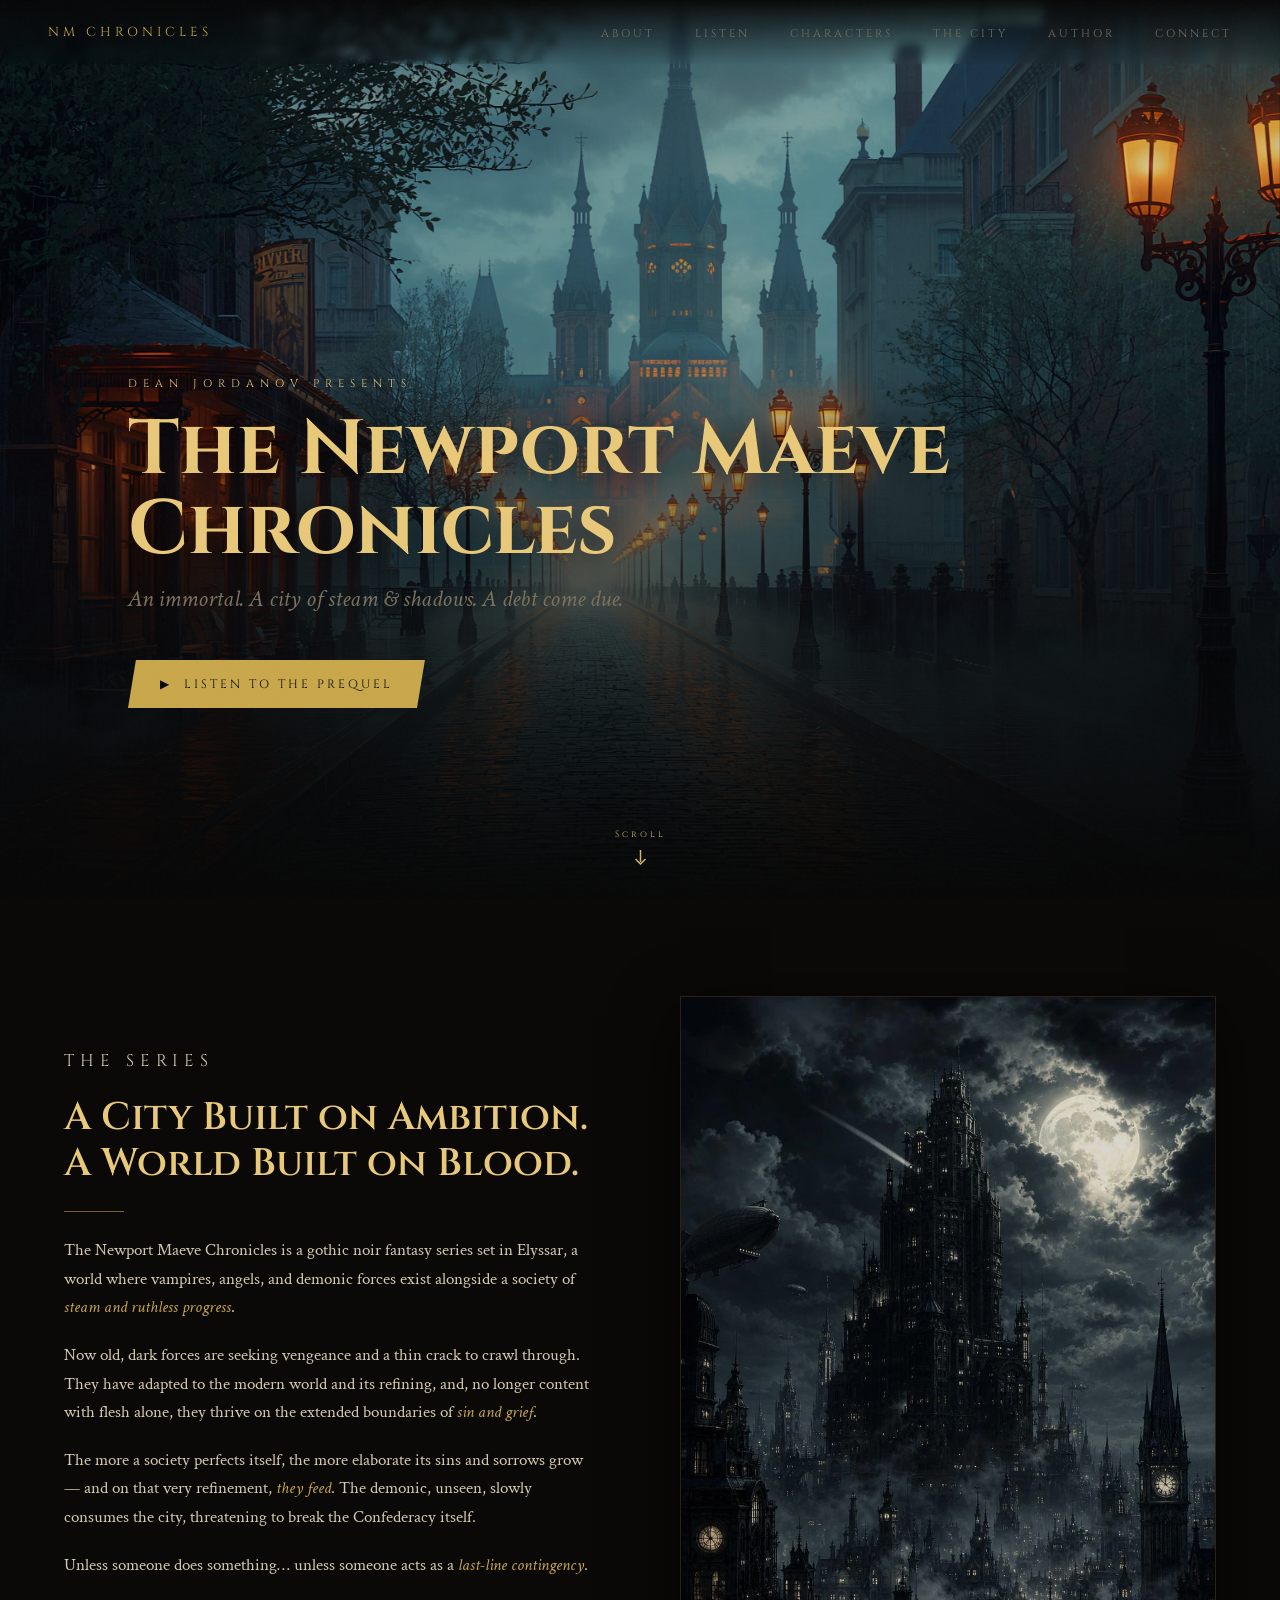
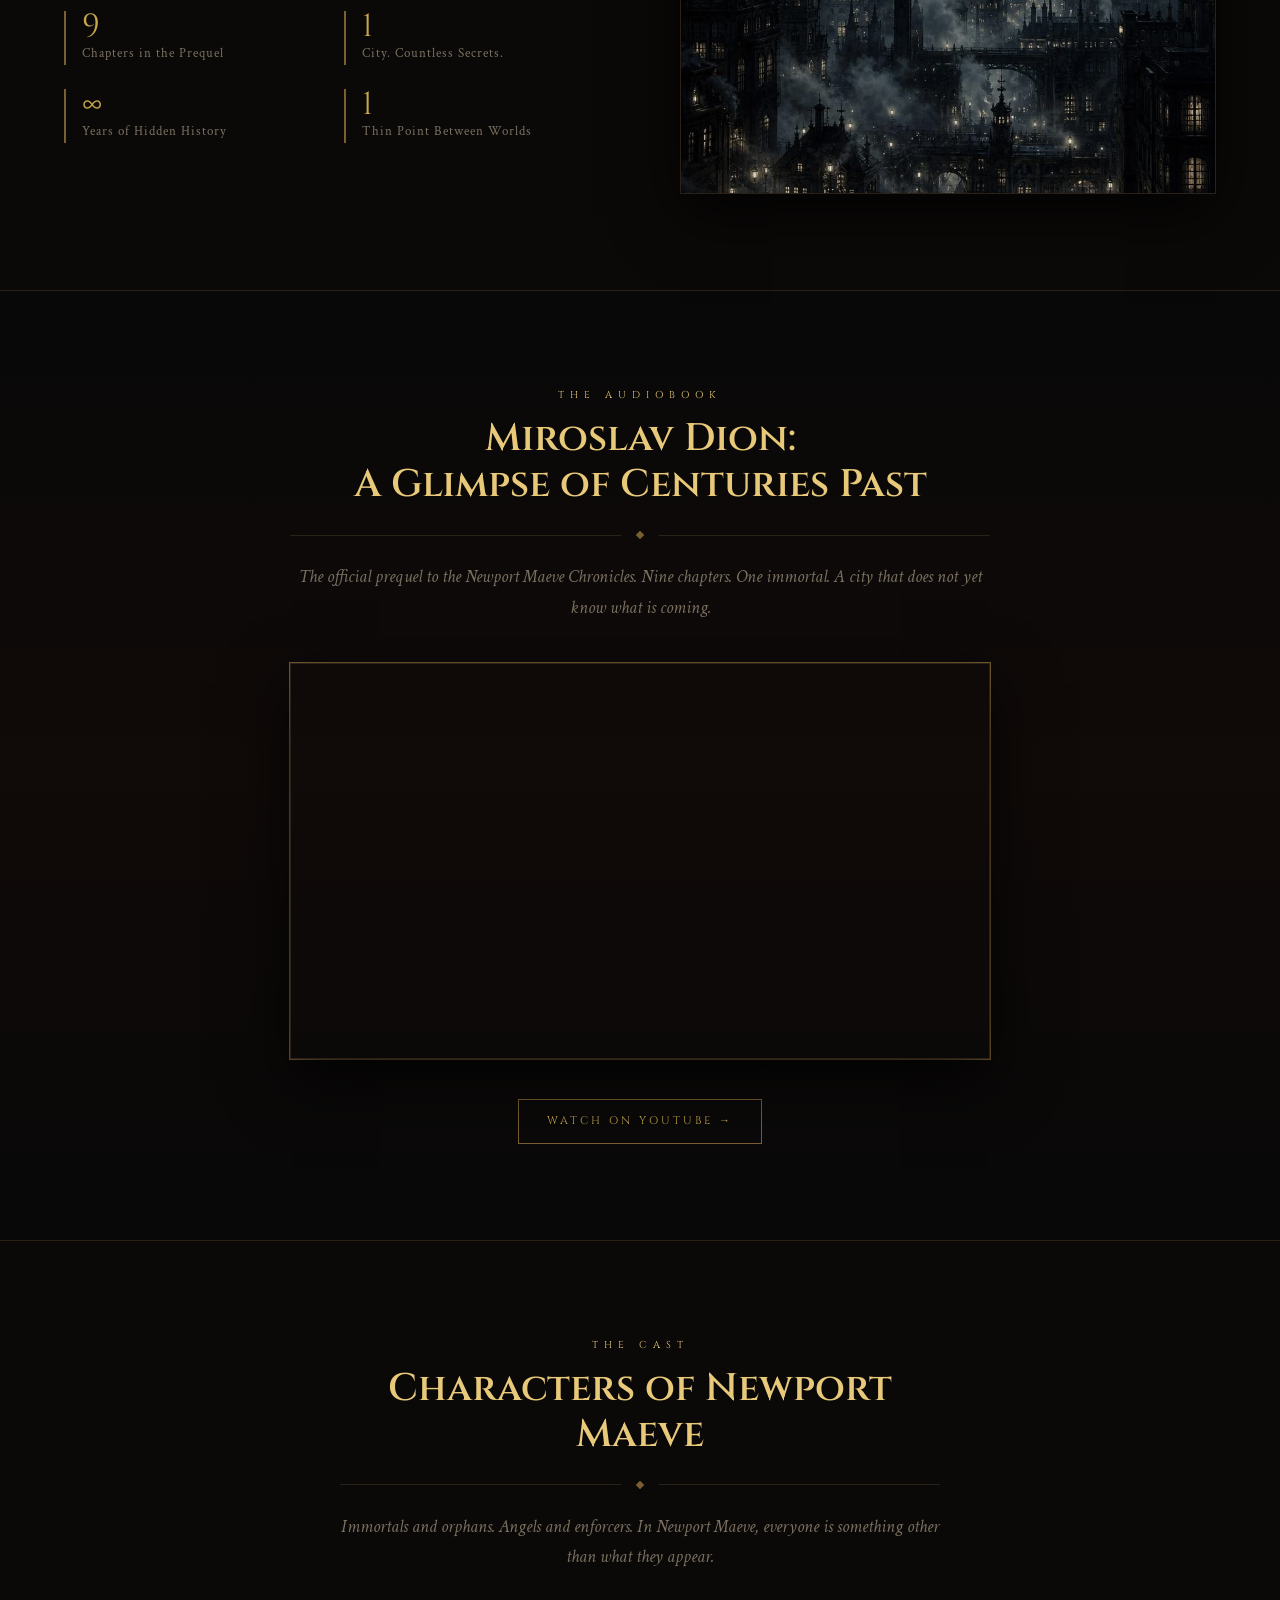
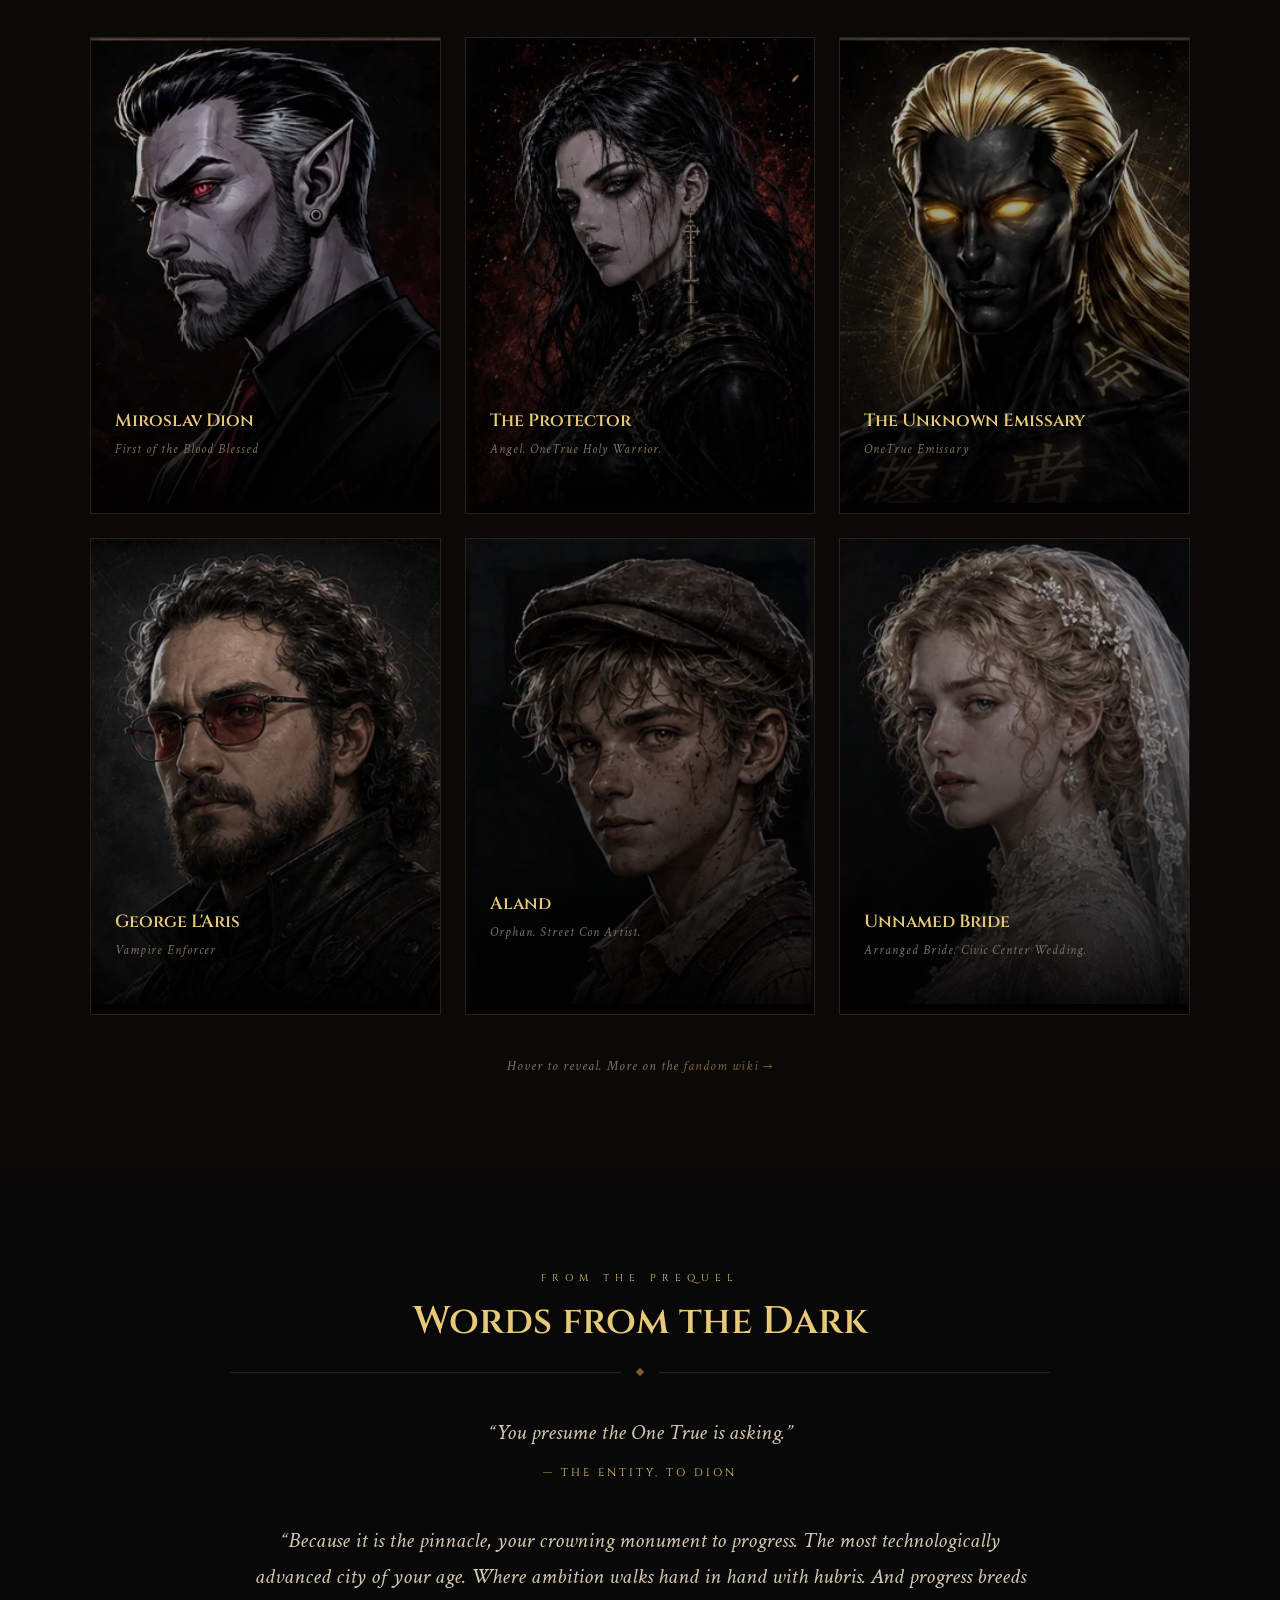
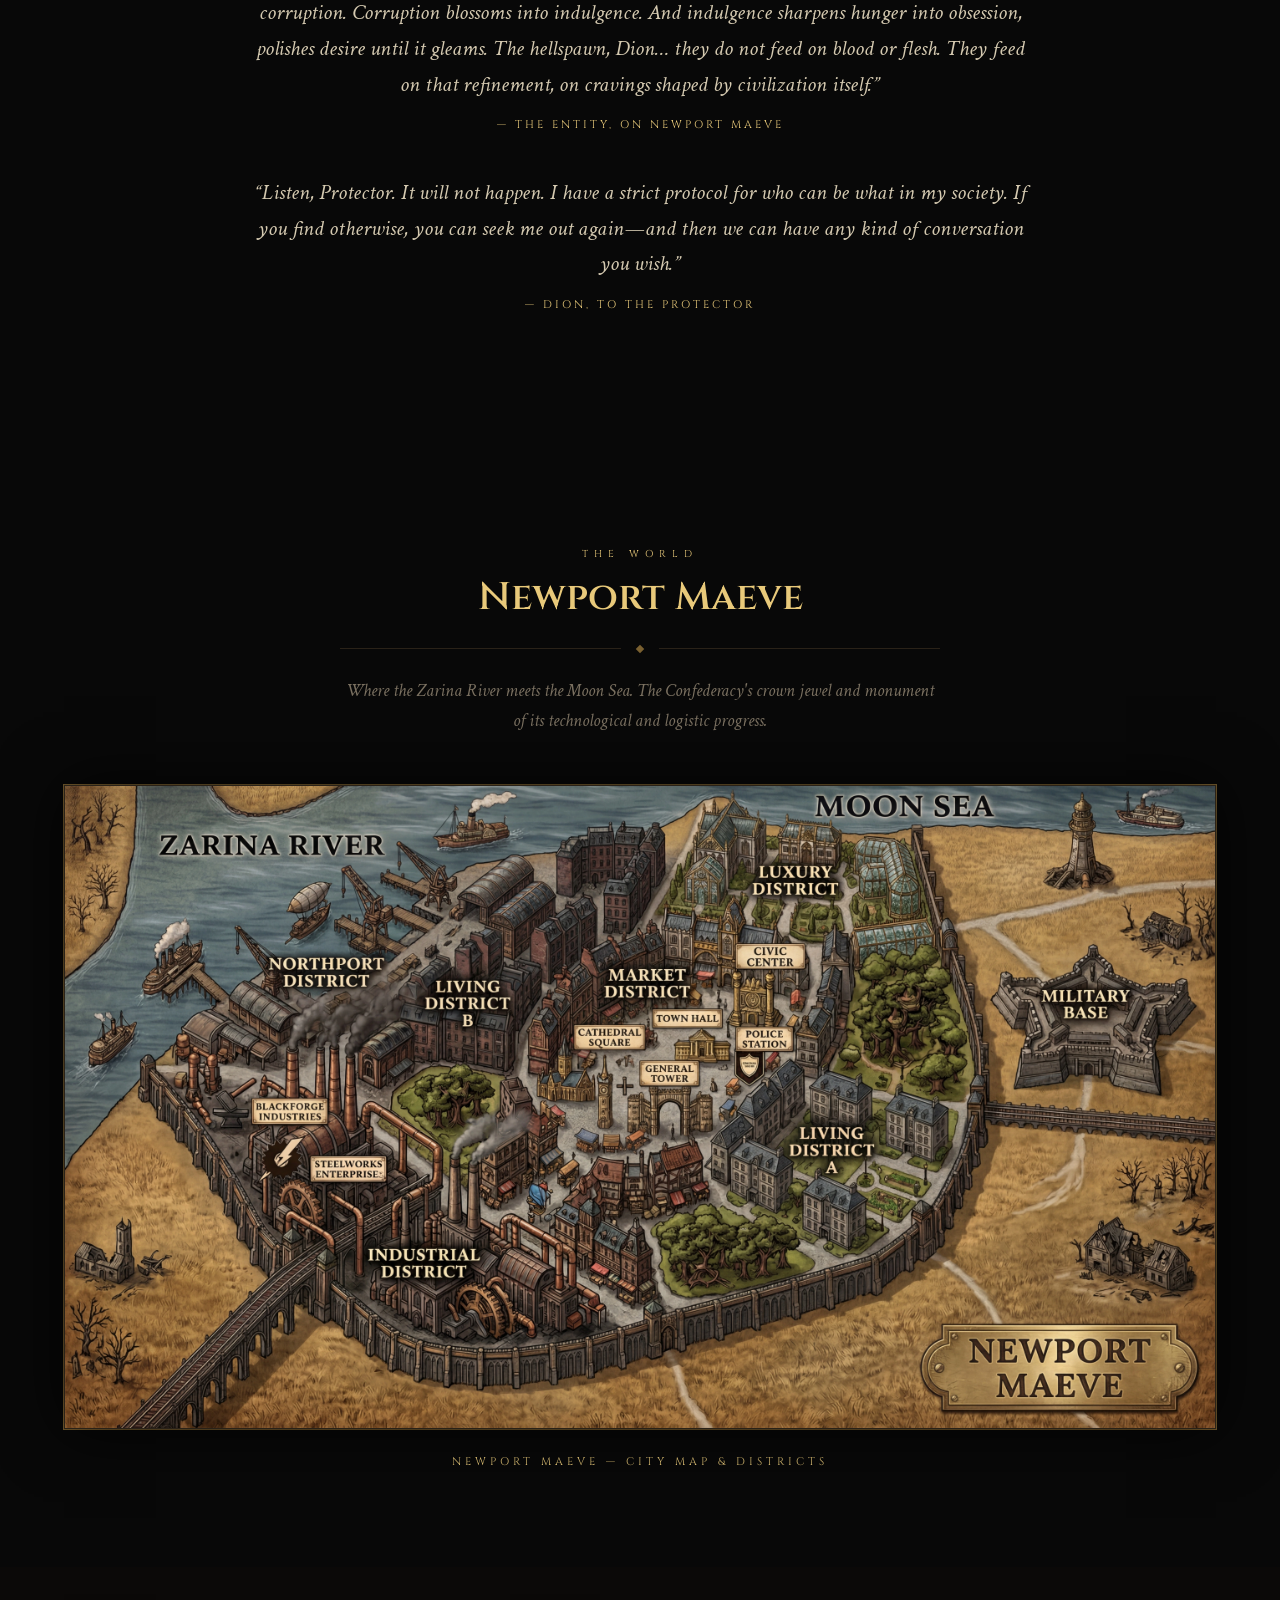
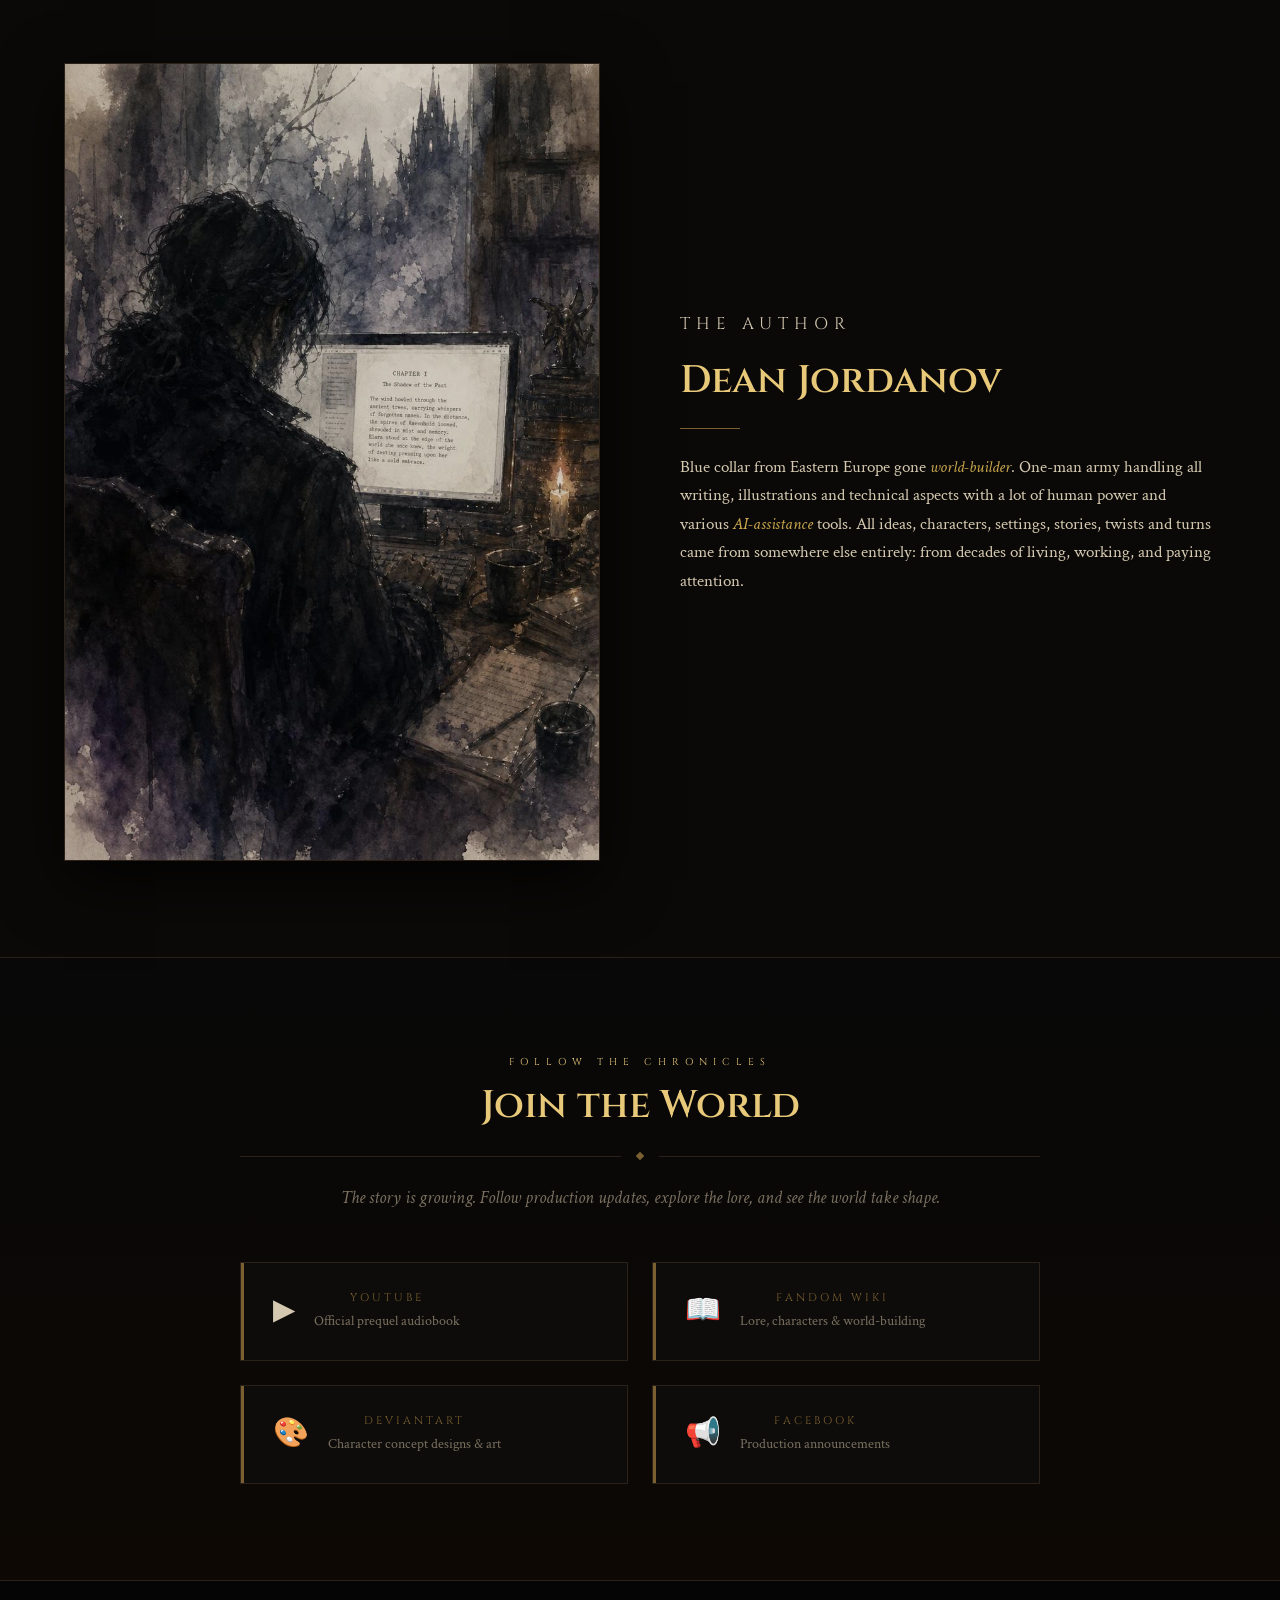
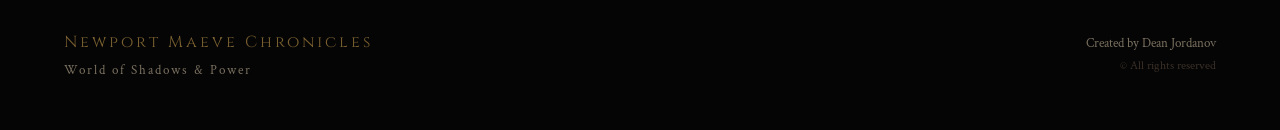
==== commit ce40bd4f: "Remove Google Tag Manager consent handling scripts Removed Google Tag Manager consent scripts and re" ====
--- a/index.html
+++ b/index.html
@@ -10,48 +10,6 @@
 
   gtag('config', 'G-B957P8VEGG');
 </script>
-  <script>
-// Define dataLayer and the gtag function.
-window.dataLayer = window.dataLayer || [];
-function gtag(){dataLayer.push(arguments);}
-
-// Set default consent to 'denied' as a placeholder
-// Determine actual values based on your own requirements
-gtag('consent', 'default', {
-  'ad_storage': 'denied',
-  'ad_user_data': 'denied',
-  'ad_personalization': 'denied',
-  'analytics_storage': 'denied'
-});
-</script>
-<!-- Google tag (gtag.js) -->
-<script async src="https://www.googletagmanager.com/gtag/js?id=TAG_ID">
-</script>
-<script>
-  window.dataLayer = window.dataLayer || [];
-  function gtag(){dataLayer.push(arguments);}
-
-  gtag('js', new Date());
-  gtag('config', 'TAG_ID');
-</script>
-
-<!-- Send consent updates when users interact with your consent banner -->
-<script>
-  function allConsentGranted() {
-    gtag('consent', 'update', {
-      'ad_user_data': 'granted',
-      'ad_personalization': 'granted',
-      'ad_storage': 'granted',
-      'analytics_storage': 'granted'
-    });
-  }
-</script>
-<!-- Invoke your consent function when a user interacts with your banner -->
-<body>
-  ...
-  <button onclick="allConsentGranted()">Accept all</button>
-  ...
-</body>
 <meta charset="UTF-8">
 <meta name="viewport" content="width=device-width, initial-scale=1.0">
 <meta name="robots" content="index, follow">
